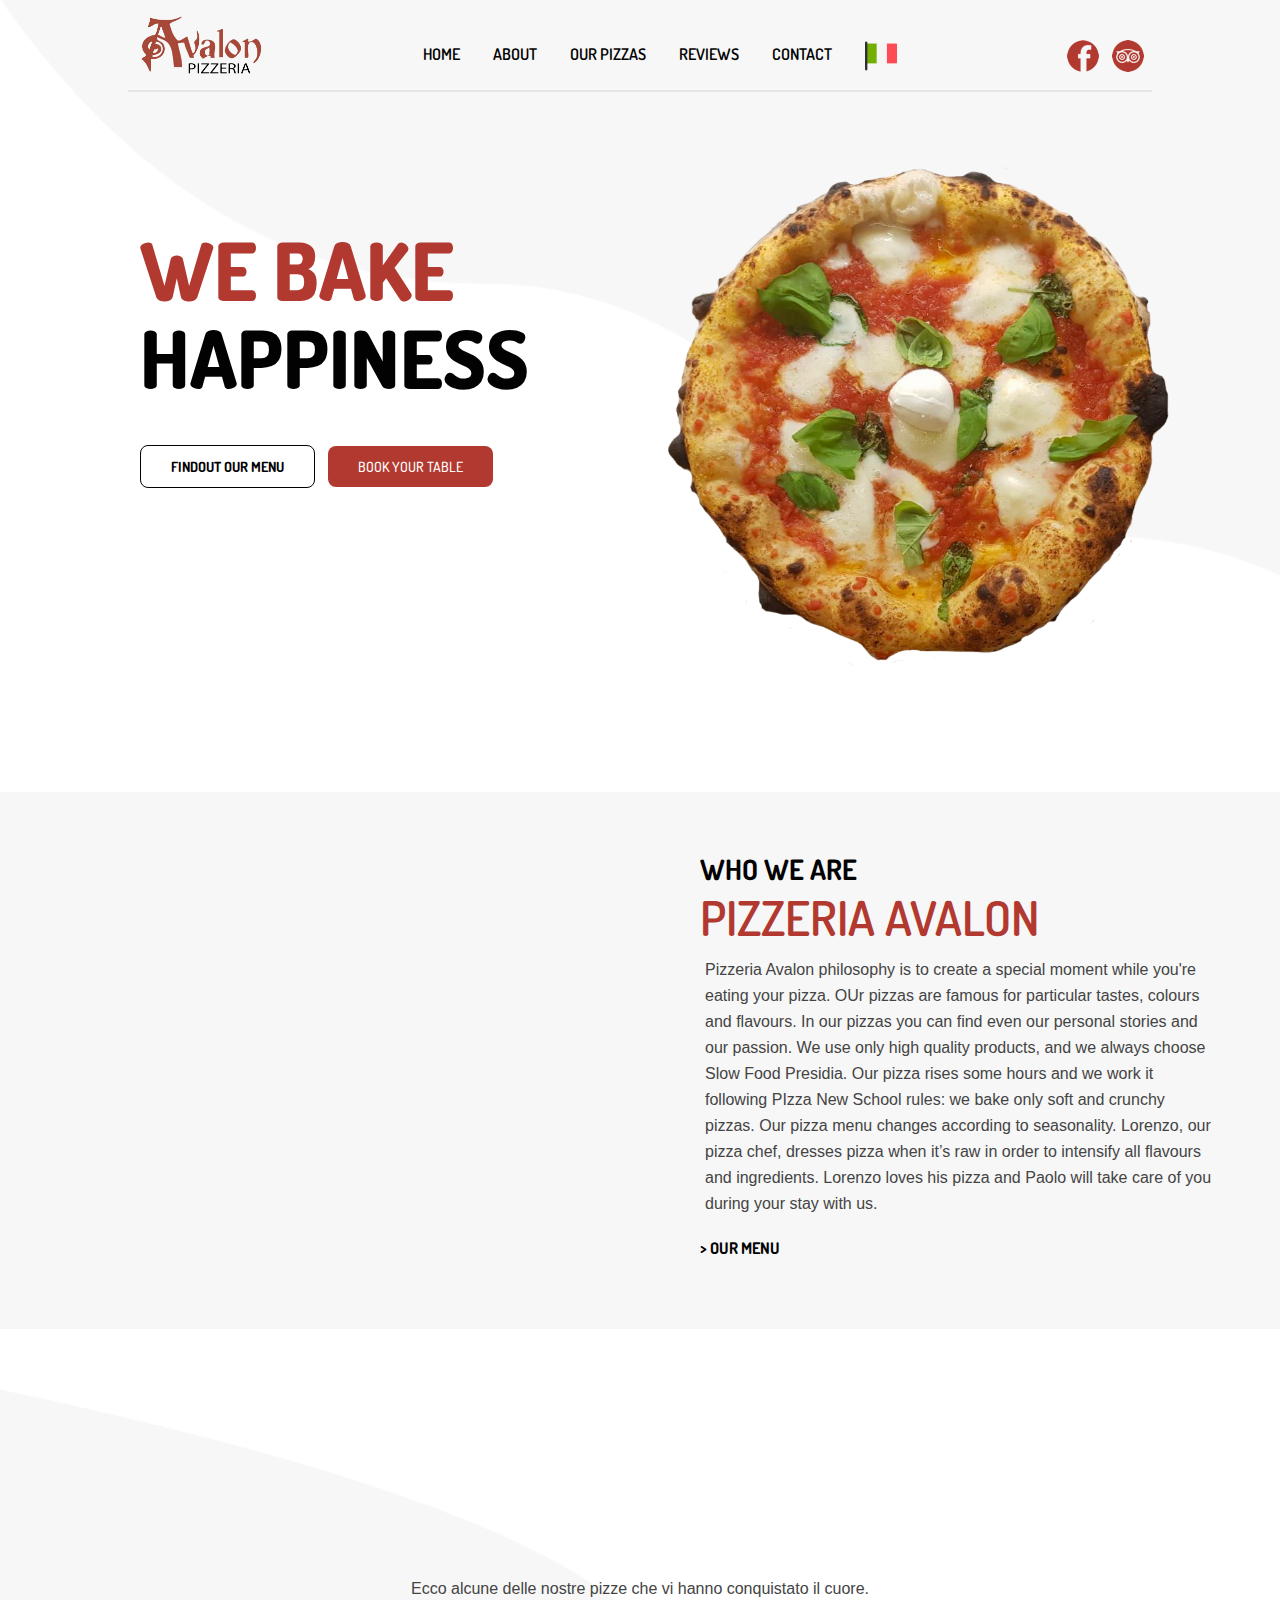
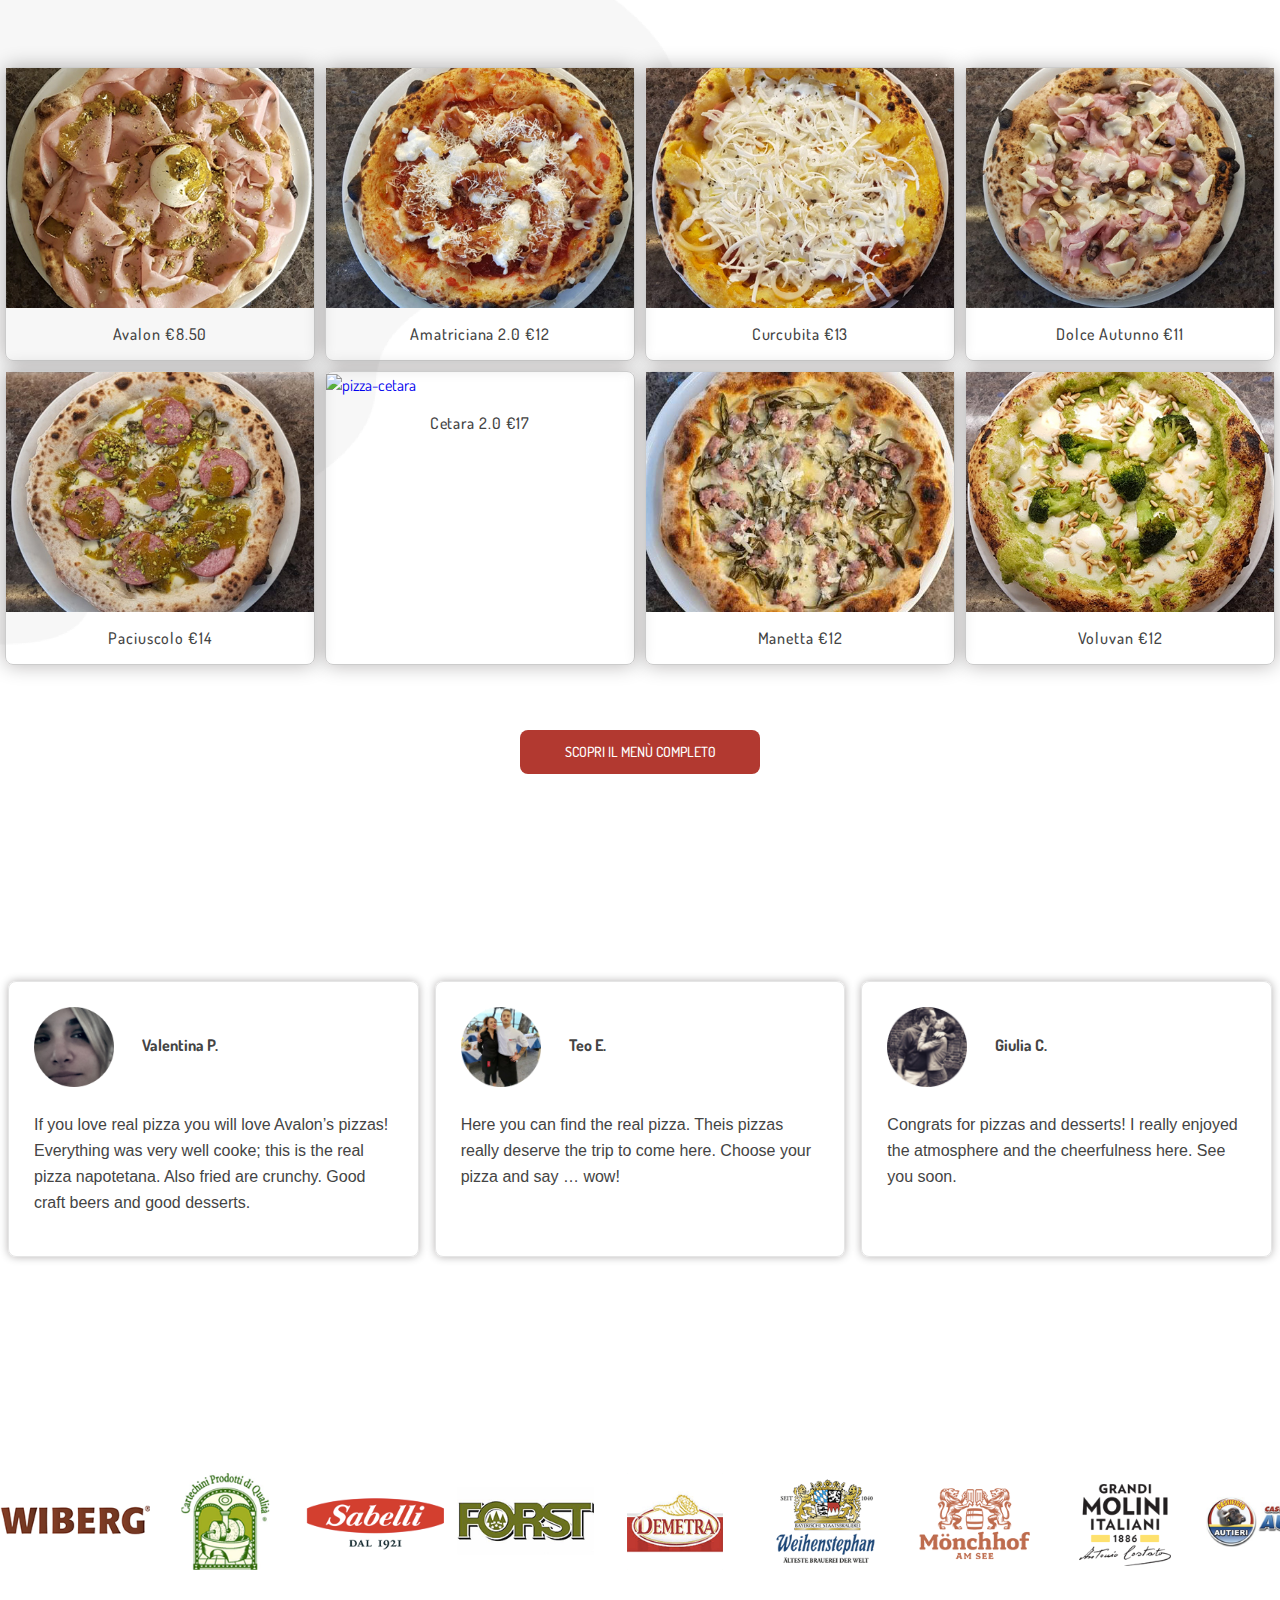
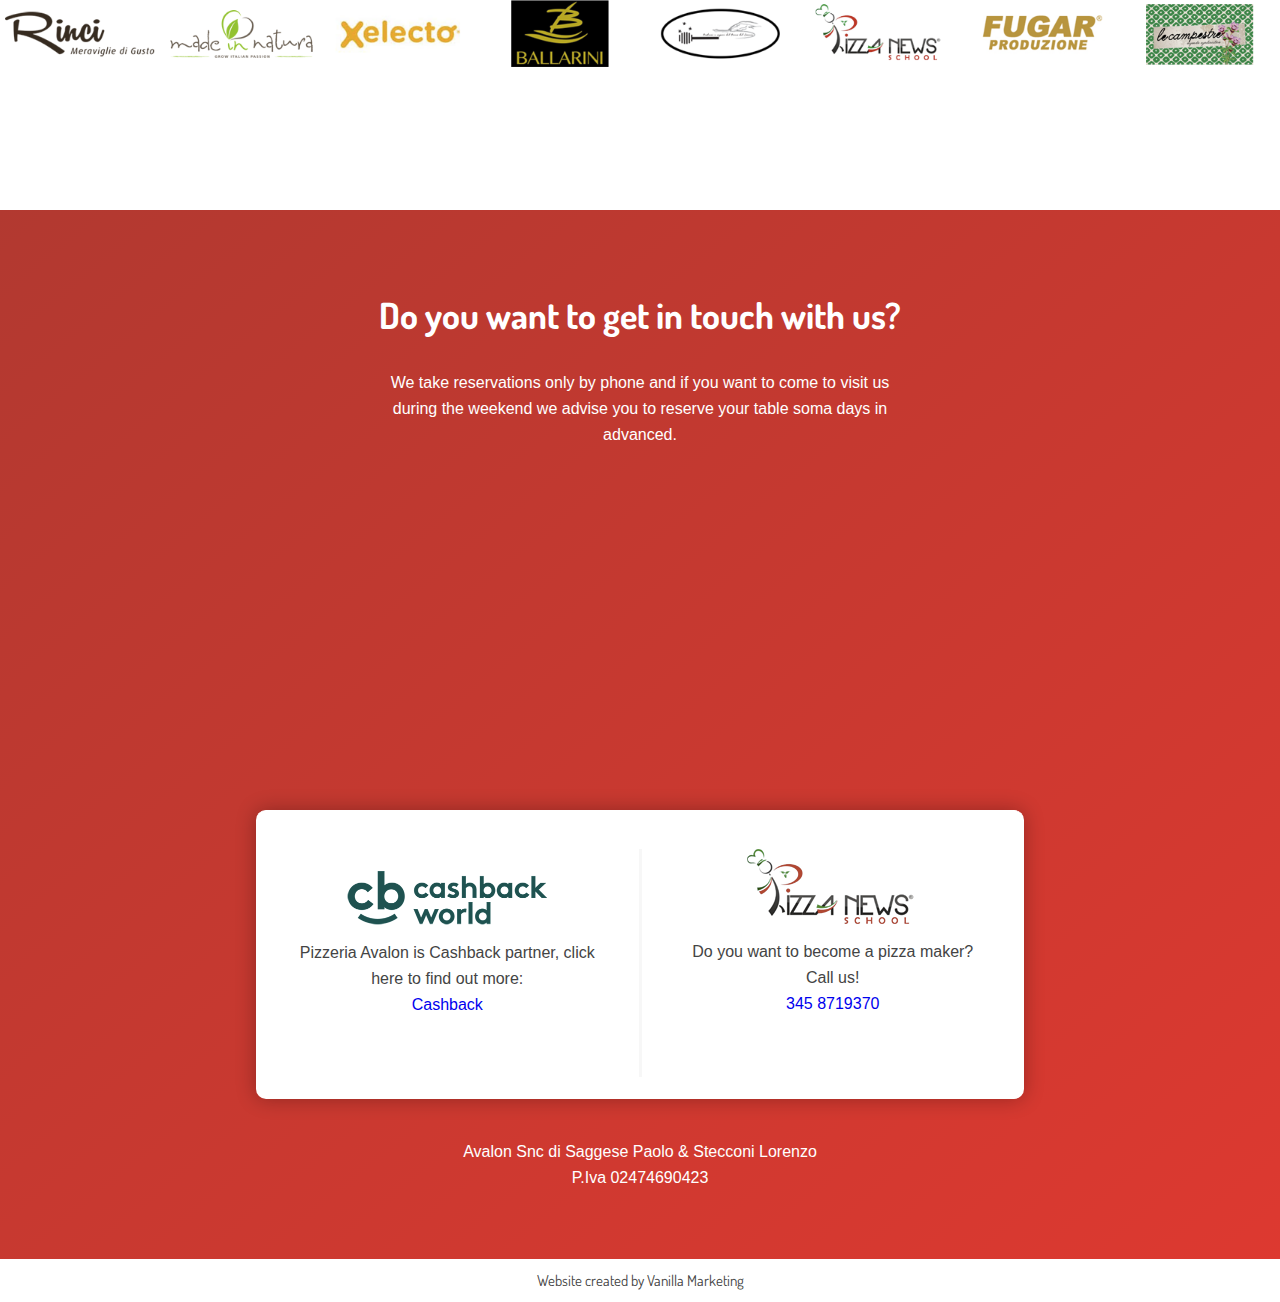
==== en/index.html @ 7f6d695c "picutres update" ====
<!doctype html>
<html class="no-js" lang="it">

<head>
  <meta charset="utf-8">
  <meta http-equiv="x-ua-compatible" content="ie=edge">
  <title>Pizzeria Avalon</title>
  <meta name="keywords" content="pizzeria ancona">
  <meta name="description" content="Sforniamo la felicità: vieni ad assaggiare le nostre pizze. Avalon è ad Ancona.">
  <meta name="viewport" content="width=device-width, initial-scale=1, shrink-to-fit=no">

  <link href="https://unpkg.com/aos@2.3.1/dist/aos.css" rel="stylesheet"> <!-- link to https://michalsnik.github.io/aos/ for title animations-->
  <link href="../css/lightbox.css" rel="stylesheet"> <!-- Css link to lightbox-->


  <link rel="manifest" href="site.webmanifest">
  <!-- Place favicon.ico in the root directory -->
  <link rel="icon" type="image/png" href="favicon.png">

  <link href="https://fonts.googleapis.com/css?family=Dosis:400,500,700,800" rel="stylesheet">
  <link rel="stylesheet" href="../css/normalize.css">
  <link rel="stylesheet" href="../css/main.css">

  <!-- Cookie banner https://cookieconsent.insites.com/download/ -->
  <link rel="stylesheet" type="text/css" href="//cdnjs.cloudflare.com/ajax/libs/cookieconsent2/3.1.0/cookieconsent.min.css" />
<script src="//cdnjs.cloudflare.com/ajax/libs/cookieconsent2/3.1.0/cookieconsent.min.js"></script>
<script>
window.addEventListener("load", function(){
window.cookieconsent.initialise({
  "palette": {
    "popup": {
      "background": "#edeff5",
      "text": "#838391"
    },
    "button": {
      "background": "#4b81e8"
    }
  },
  "content": {
    "message": "Questo sito utilizza cookies al fine di fornire all'utente la migliore esperienza possibile. Continuando si intendono accettati i cookies.",
    "dismiss": "Accetto",
    "link": "Policy",
    "href": "http://www.avalonpizzeria.it/policy"
  }
})});
</script>
  <!-- Cookie banner end-->
 
</head> 

<body> 
  
  <!-- HEADER -->
<section id="background-container"> <!-- used for image background header and hero section-->
  <section class="container">
      <header>
          <img id="mobile-menu" src="../img/mobile-menu.png" alt="mobile-menu"> <!-- Mobile menù icon -->
        <img id="logo" src="../img/logo-avalon.png" alt="logo-avalon">
        <nav>  
            <ul id="menu">
                <li><a class="link-menu" href="http://www.avalonpizzera.it">HOME</a></li>
                <li><a class="link-menu" href="#about">ABOUT</a></li>
                <li><a class="link-menu" href="#our-pizzas">OUR PIZZAS</a></li>
                <li><a class="link-menu" href="#reviews">REVIEWS</a></li>
                <li><a class="link-menu" href="#contact">CONTACT</a></li>
                <li><a href="/"><img class="flag" src="../img/italy-flag.png"></a></li>
              </ul>
        </nav>
        
        <div class="social-icons">
          <a href="https://www.facebook.com/AvalonAncona/" target="_blank"><img src="../img/facebook-icona.png" alt="facebook-icona"></a>
          <a href="https://www.tripadvisor.com/Restaurant_Review-g187795-d2281694-Reviews-Pizzeria_Avalon-Ancona_Province_of_Ancona_Marche.html" target="_blank"><img src="../img/tripadvisor-icona.png" alt="tripadvisor-icona"></a>
        </div>
      </header>
  </section>
  
  <!-- HERO -->
  <section id="hero" class="container">
    <div id="hero-title">
      <h1><span class="color-span">WE BAKE</span><br> HAPPINESS</h1>
      <a class="button" id="first-button" href="/menu-avalon.jpg" target="_blank">FINDOUT OUR MENU</a>
      <a class="button" id="second-button" href="#contatti">BOOK YOUR TABLE</a>
    </div>
    <div>
      <img src="../img/pizza-margherita-avalon.png" alt="pizza-margherita-avalon">
    </div>
  </section>
</section>

<!-- ABOUT -->
<section id="chi-siamo" class="container">
  <div id="chi-siamo-left" data-aos="fade-right">
    <img src="../img/avalon-pizzeria-staff.jpg" alt="staff-pizzeria">
  </div>
    <div id="chi-siamo-right-wrapper">
      <div id="chi-siamo-right">
         <h3 id="about">WHO WE ARE</h3>
          <h2 class="heading"> <span class="color-span">PIZZERIA AVALON</span></h2>
          <p>Pizzeria Avalon philosophy is to create a special moment while you're eating your pizza. OUr pizzas are famous for particular tastes, colours and flavours. In our pizzas you can find even our personal stories and our passion. 
            We use only high quality products, and we always choose Slow Food Presidia. 
            Our pizza rises some hours and we work it following PIzza New School rules: we bake only soft and crunchy pizzas.  
            Our pizza menu changes according to seasonality. 
            Lorenzo, our pizza chef, dresses pizza when it’s raw in order to intensify all flavours and ingredients. Lorenzo loves his pizza and Paolo will take care of you during your stay with us. 
            </p>
          <a href="../menu-avalon.jpg" target="_blank"><strong>> OUR MENU</strong></a>
      </div>
  </div>
</section>
<div class="clearfix"></div><!--to clear the float-->


<!-- OUR PIZZAS -->
<div id="le-nostre-pizze"></div>
<section id="gallery-container-section" class="container">
  <div id="gallery-title-section">
    <h2 class="heading" data-aos="fade-up">ALCUNE DELLE NOSTRE <span class="color-span">SUPER</span> PIZZE</h2>
    <p>Ecco alcune delle nostre pizze che vi hanno conquistato il cuore.</p>
  </div>


  <div class="gallery-container">  <!-- first 4 pictures-->
    <div class="gallery">
      <a href="../img/pizza-avalon-1.jpg" data-lightbox="roadtrip" data-title="Pizza Avalon"><img src="../img/pizza-avalon-1.jpg" alt="pizza-avalon" width="450" height="350"></a>
      <div class="desc">Avalon €8.50</div>
    </div>

     <!--AMATRICIANA-->
    <div class="gallery">
      <a href="../img/amatriciana.jpg" data-lightbox="roadtrip" data-title="Amatriciana 2.0"><img src="../img/amatriciana.jpg" alt="pizza-avalon" width="450" height="350"></a>
      <div class="desc">Amatriciana 2.0 €12</div>
    </div>
    
      <!--CURCUBITA-->
      <div class="gallery">
        <a href="../img/curcubita.jpg" data-lightbox="roadtrip" data-title="Curcubita"><img src="../img/curcubita.jpg" alt="pizza-avalon" width="450" height="350"></a>
      <div class="desc">Curcubita €13</div>
    </div>
     <!--DOLCE AUTUNNO-->
    <div class="gallery">
      <a href="../img/dolce-autunno.jpg" data-lightbox="roadtrip" data-title="Dolce Autunno"><img src="../img/dolce-autunno.jpg" alt="pizza-avalon" width="450" height="350"></a>
      <div class="desc">Dolce Autunno €11</div>
    </div>
  </div>

  <div class="gallery-container">  <!-- second 4 pictures-->
    <!--PACIUSCOLO-->
    <div class="gallery">
      <a href="../img/paciuscolo.jpg" data-lightbox="roadtrip" data-title="Paciuscolo"><img src="../img/paciuscolo.jpg" alt="paciucsolo" width="450" height="350"></a>
      <div class="desc">Paciuscolo €14</div>
    </div>
    
     <!-- CETARA 2.0 -->
     <div class="gallery">
      <a href="../img/cetara-2.0.jpg" data-lightbox="roadtrip" data-title="Cetara 2.0"><img src="../img/cetara-2.0.jpg" alt="pizza-cetara" width="450" height="350"></a>
      <div class="desc">Cetara 2.0 €17</div>
    </div>
    <!-- MANETTA -->
    <div class="gallery">
      <a href="../img/pizza-manetta.jpg" data-lightbox="roadtrip" data-title="Manetta"><img src="../img/pizza-manetta.jpg" alt="pizza-manetta" width="450" height="350"></a>
      <div class="desc">Manetta €12</div>
    </div>
    <!--VOLUVAN-->
    <div class="gallery">
      <a href="../img/voluvan.jpg" data-lightbox="roadtrip" data-title="Voluvan"><img src="../img/voluvan.jpg" alt="pizza-voluvan" width="450" height="350"></a>
      <div class="desc">Voluvan €12</div>
    </div>
  </div>
  <div id="gallery-button-container">
      <a class="button" href="/menu-avalon.jpg" target="_blank">SCOPRI IL MENÙ COMPLET0</a>
  </div>
</section>


<!-- RIVIEWS -->
<div id="dicono-di-noi"></div>
<div id="testimonial-title">
  <h2 data-aos="fade-up" id="reviews" class="heading">THEY<span class="color-span"> SAY</span> ABOUT US</h2>
</div>

<section id="testimonial-container" class="container">

  <div class="testimonial">
    <img src="../img/recensione-avalon-1.png" alt="recensione-avalon-1">
    <strong>Valentina P.</strong>
    <p>If you love real pizza you will love Avalon’s pizzas! Everything was very well cooke; this is the real pizza napotetana. Also fried are crunchy. Good craft beers and good desserts.
    </p>
  </div>

  <div class="testimonial">
      <img src="../img/recensione-avalon-2.png" alt="recensione-avalon-2">
      <strong>Teo E.</strong>
      <p>Here you can find the real pizza. Theis pizzas really deserve the trip to come here. Choose your pizza and say … wow!</p>
    </div>

    <div class="testimonial">
        <img src="../img/recensione-avalon-3.png" alt="recensione-avalon-3">
        <strong>Giulia C.</strong>
        <p>Congrats for pizzas and desserts! I really enjoyed the atmosphere and the cheerfulness here.
            See you soon.</p>
      </div>
</section>


<!-- COLLABORAZIONI -->
<div id="title-collaborazioni">
    <h2 data-aos="fade-up" class="heading">OUR <span class="color-span">PARTNER</span></h2>
</div>
<section class="collaborazioni-container-1">
  <div class="collaborazione-logo">
      <img src="../img/wiberg-logo.png" alt="wilberg-logo">
  </div>
  <div class="collaborazione-logo">
    <img src="../img/caratechini.png" alt="caratechini-logo">
</div>
 
  <div class="collaborazione-logo">
      <img src="../img/sabelli-logo.png" alt="sabelli-logo">
  </div>
  <div class="collaborazione-logo">
      <img src="../img/logo-forst.png" alt="forst-logo">
  </div>
  <div class="collaborazione-logo">
      <img src="../img/demetra-logo.png" alt="demetra-logo">
  </div>
  <div class="collaborazione-logo">
      <img src="../img/weihenstephan-logo.png" alt="weihenstephan-logo">
  </div>
  <div class="collaborazione-logo">
      <img src="../img/monchof-logo.png" alt="monchhof-logo">
  </div>
  <div class="collaborazione-logo">
    <img src="../img/grandi-molini-italiani-logo.png" alt="grandi-molini-italiani-logo">
</div>
<div class="collaborazione-logo">
  <img src="../img/caseificio-autieri-logo.png" alt="caseificio-autieri-logo">
</div>

</section>  

<section class="collaborazioni-container-2 container">
    <div class="collaborazione-logo">
        <img src="../img/rinci-logo.png" alt="rinci-logo">
    </div>
    <div class="collaborazione-logo">
      <img src="../img/made-in-natura.png" alt="made-in-natura">
  </div>
    <div class="collaborazione-logo">
        <img src="../img/xelecto-logo.png" alt="xelecto-logo">
    </div>
    <div class="collaborazione-logo">
        <img src="../img/ballarini-logo.png" alt="ballarini-logo">
    </div>
    <div class="collaborazione-logo">
        <img src="../img/logo-d'alessio.png" alt="logo-d'alessio">
    </div>
    <div class="collaborazione-logo">
        <img src="../img/pizza-new-school.png" alt="pizza-new-school-logo">
    </div>
    <div class="collaborazione-logo">
        <img src="../img/fugar-logo.png" alt="fugar-logo">
    </div>
  <div class="collaborazione-logo">
    <img src="../img/le-campestre.png" alt="le-campestre-logo">
</div>
</section>


<!-- CONTACT -->
<div id="contatti"></div>
<section id="contatti-container" class="container">
  <div id="contatti-title">
    <h2 id="contact">Do you want to get in touch with us?
    </h2>
    <p>We take reservations only by phone and if you want to come to visit us during the weekend we advise you to reserve your table soma days in advanced.</p>
  </div>

  <div data-aos="fade-left" id="contatti-info">
      <div class="contatti">
          <img class="icone-contatti" src="../img/icona-telefono.png" alt="icona-telefono">
          <h3>TO BOOK</h3>
          <a href="tel:071.2900672" id="numero-telefono">071.2900672</a>
          <a href="tel:+39345.8719370">345.8719370</a>
        </div>
      <div class="contatti">
          <img class="icone-contatti" src="../img/orologio-icona.png" alt="icona-orologio">
          <h3>OPENING HOURS</h3>
          <p>We are open tuesday-sunday:<br/> 19.30-23.00</p>
        </div>
        <div class="contatti">
            <img class="icone-contatti" src="../img/placeholder.png" alt="placeholder">
          <h3>WHERE WE ARE</h3>
            <p>Via Sacco e Vanzetti, 13, 60131 Ancona</p>
        </div>
        <div class="contatti">
          <img class="icone-contatti" src="../img/like.png" alt="like">
          <h3>FOLLOW US</h3>
          <div id="social-footer">
          <a href="https://www.facebook.com/AvalonAncona/" target="_blank"><img src="../img/facebook-icona-bianca.png" alt="facebook-icona"></a>
          <a href="https://www.tripadvisor.com/Restaurant_Review-g187795-d2281694-Reviews-Pizzeria_Avalon-Ancona_Province_of_Ancona_Marche.html" target="_blank"><img src="../img/tripadvisor-icona-bianca.png" alt="tripadvisor-icona"></a>
        </div>
        </div>
  </div>
  <div id="cashback-pizza-new-school">
    <div>
        <img src="../img/cashback-logo.png" alt="cashback-logo">
        <p>Pizzeria Avalon is Cashback partner, click here to find out more: <br><a href="https://www.lyoness.com/it">Cashback</a></p>
    </div>
    <div id="corsi-pizza-footer">
        <img src="../img/pizza-new-school-footer.png" alt="pizza-new-school-logo">
        <p>Do you want to become a pizza maker? <br> Call us! <br><a href="tel:+39345.8719370">345 8719370</a></p>
    </div>
  </div>
  
  <div id="p-iva">
    <p>Avalon Snc di Saggese Paolo & Stecconi Lorenzo<br>
      P.Iva 02474690423</p>
  </div>
</section>



<!-- SUBFOOTER -->

<section class="container" id="subfooter">
    <a href="https://www.vanillamarketing.it/">Website created by Vanilla Marketing</a>
 
</section>




  <script src="../js/vendor/modernizr-3.6.0.min.js"></script>
  <script src="https://code.jquery.com/jquery-3.3.1.min.js" integrity="sha256-FgpCb/KJQlLNfOu91ta32o/NMZxltwRo8QtmkMRdAu8=" crossorigin="anonymous"></script>
  <script>window.jQuery || document.write('<script src="js/vendor/jquery-3.3.1.min.js"><\/script>')</script>
  <script src="../js/plugins.js"></script>
  <script src="../js/main.js"></script>
  <script src="https://unpkg.com/aos@2.3.1/dist/aos.js"></script> <!-- link for title animations: https://michalsnik.github.io/aos/-->
  <script src="../js/lightbox.js"></script> <!-- link to lightbox -->

  <!-- Google Analytics: change UA-XXXXX-Y to be your site's ID. -->
  <script>
    window.ga = function () { ga.q.push(arguments) }; ga.q = []; ga.l = +new Date;
    ga('create', 'UA-135116756-1', 'auto'); ga('send', 'pageview')
  </script>
  <script src="https://www.google-analytics.com/analytics.js" async defer></script>
</body>

</html>
---- css/main.css ----
/*! HTML5 Boilerplate v6.1.0 | MIT License | https://html5boilerplate.com/ */

/*
 * What follows is the result of much research on cross-browser styling.
 * Credit left inline and big thanks to Nicolas Gallagher, Jonathan Neal,
 * Kroc Camen, and the H5BP dev community and team.
 */

/* ==========================================================================
   Base styles: opinionated defaults
   ========================================================================== */

html, body {
    overflow-x: hidden;
    overscroll-behavior: none;
    color: #444;
    scroll-behavior: smooth;
    font-size: 16px;
    line-height: 1.4;
    font-family: 'Dosis', sans-serif;
}

h1, h2, h3, h4 {
    color: #020202;
}

.clearfix {
    clear: both;
}

p {
    font-family: 'Open Sans', sans-serif;
    font-size: 1rem !important;
    line-height: 26px;
    margin: 0 5px;
}

.my-container {
    width: 100%;
    margin: 0 auto;
}

.heading {
    font-size: 48px;
    font-weight: 800;
    line-height: 1.2;
    margin-bottom: 10px;
    font-weight: 600;
}

.color-span {
    color: #b23930;
}

.button {
    border-radius: 8px;
    padding: 12px 30px;
    font-size: 14px;
    font-weight: 500;
    margin: 10px auto;
    display: block;
    width: 120px;
}

ul {
    list-style: none;
}

a {
    text-decoration: none !important;
}

.hideme {
    opacity: 0.3;
    /* test */
}

/* ==========================================================================
   HEADER - MOBILE FIRST 
   ========================================================================== */

#menu, header .social-icons {
    display: none;
}

#logo {
    height: 70px;
    margin: 10px 0;
}

#mobile-menu {
    width: 40px;
    position: absolute;
    right: 40px;
    top: 25px;
}

#menu li {
    padding: 10px 0;
    font-weight: 500;
    border-top: 1px solid #e5e5e5;
    position: relative;
    right: 25px;
}

#menu li a {
    color: #020202 !important;
}

header {
    border-bottom: 2px solid #e5e5e5;
}

/* ----------- HEADER DESKTOP  ----------- */

@media only screen and (min-width: 1110px) {
    #mobile-menu {
        display: none
    }
    #menu {
        display: block;
        margin-top: 40px;
    }
    #menu li {
        display: inline-block;
        border-top: none;
        padding: 0 15px;
        font-weight: 600;
    }
    #menu .link-menu:hover {
        padding-bottom: 5px;
        border-bottom: 2px solid #b2392f;
    }
    header {
        height: 90px;
        width: 80%;
        text-align: center;
        display: grid;
        grid-template-columns: 1fr 8fr 1fr;
        margin: 0 auto;
    }
    header .social-icons {
        display: inline-block;
        margin-top: 40px;
        margin-right: -5px;
    }
    header .social-icons img {
        margin: 0 5px;
    }
}

/* ==========================================================================
   HERO - MOBILE FIRST 
   ========================================================================== */

#background-container {
    background: url('../img/background-hero-mobile.png');
    /* Full height */
    height: 100%;
    /* Center and scale the image nicely */
    background-position: top;
    background-repeat: no-repeat;
    background-size: cover;
    text-align: center;
    width: 100%;
}

h1 {
    color: #020202;
    font-weight: 900;
    font-size: 3em;
}

#first-button {
    color: #020202;
    border: 1px solid #020202;
    font-weight: 700;
}

#first-button:hover {
    color: #777;
    border: 1px solid #777;
}

#second-button {
    background-color: #b23930;
    color: white !important;
}

#second-button:hover {
    background-color: #dd3930;
}

#hero {
    padding: 80px 0;
}

#hero img {
    display: block;
    margin: 0 auto;
    width: 100%;
    margin-top: 60px;
}

.divider {
    border-bottom: 2px solid #e5e5e5;
}

/* ----------- HERO Desktop  ----------- */

@media only screen and (min-width: 1110px) {
    #hero {
        min-height: 500px;
    }
    #hero-title {
        text-align: left;
        margin-left: 140px;
        margin-top: 40px;
    }
    h1 {
        font-size: 5em;
        line-height: 1.1;
    }
    #hero-title a {
        display: inline;
        margin-right: 10px;
    }
    #hero img {
        width: 60%;
        margin-top: -320px;
        margin-right: -10px;
    }
    #background-container {
        background: url('../img/background-avalon.png');
        background-repeat: no-repeat;
        background-size: cover;
    }
    .divider {
        border-bottom: 2px solid #e5e5e5;
        width: 80%;
        margin: 0 auto;
    }
}

/* ==========================================================================
   CHI SIAMO - MOBILE FIRST 
   ========================================================================== */

#chi-siamo {
    margin-top: 40px;
    background-color: #f7f7f7;
    border: 8px;
    display: block;
}

#chi-siamo img {
    width: 100%;
}

#chi-siamo h3 {
    font-size: 28px;
    position: relative;
    top: 40px;
    display: block;
}

#chi-siamo p {
    margin-bottom: 20px;
}

#chi-siamo a {
    color: #020202;
    padding-bottom: 60px;
    display: block;
}

#chi-siamo-right {
    margin: 10px 8px;
}

#video {
    width: 100%;
    height: 500px
}

/* ----------- CHI SIAMO Desktop  ----------- */

@media only screen and (min-width: 1210px) {
    #chi-siamo {
        display: grid;
        grid-template-columns: 1fr 1fr;
    }
    #chi-siamo-left img {
        width: 100%;
    }
    #chi-siamo-right {
        margin: 20px 60px 0;
    }
    #chi-siamo-right-wrapper {
        position: relative;
        bottom: 10px;
    }
    #video {
        height: 100%
    }
}

/* ==========================================================================
   GALLERY - MOBILE FIRST 
   ========================================================================== */

#gallery-title-section {
    text-align: center;
    padding-top: 80px;
    margin-bottom: 60px;
    margin-top: 60px;
}

div.gallery {
    margin: 5px;
    border: 1px solid #ccc;
    border-radius: 8px;
    box-shadow: 0px 0px 20px 0px rgba(12, 5, 5, 0.3);
}

div.gallery:hover {
    border: 1px solid #e5e5e5;
}

div.gallery img {
    width: 100%;
    height: auto;
}

div.desc {
    padding: 15px;
    text-align: center;
}

.desc {
    font-weight: 500;
    letter-spacing: 0.9px;
}

#gallery-button-container {
    text-align: center;
    margin-top: 60px;
}

#gallery-button-container a {
    width: 180px;
    background-color: #b23930;
    color: white;
}

#gallery-button-container a:hover {
    background-color: #dd3930;
}

/* ----------- GALLERY Desktop  ----------- */

@media only screen and (min-width: 1110px) {
    #gallery-container-section {
        background: url('../img/test-3.png');
        background-repeat: no-repeat;
    }
    .gallery-container {
        display: grid;
        grid-template-columns: 1fr 1fr 1fr 1fr;
    }
    #gallery-title-section h2 {
        margin-bottom: 0;
    }
    #gallery-title-section p {
        width: 50%;
        margin: 0 auto;
        padding-top: 10px;
    }
}

/* ==========================================================================
   TESTIMONIALS - MOBILE FIRST 
   ========================================================================== */

#testimonial-container {
    margin-bottom: 120px;
}

#testimonial-title {
    margin-top: 120px;
    text-align: center;
}

.testimonial {
    border: 1px solid #e5e5e5;
    margin: 20px 8px;
    border-radius: 8px;
    box-shadow: 0px 0px 8px 0px rgba(12, 5, 5, 0.3);
}

.testimonial:hover {
    box-shadow: 0px 0px 20px 0px rgba(12, 5, 5, 0.3);
}

.testimonial p {
    margin: 0 25px;
    padding-bottom: 40px;
}

.testimonial img {
    width: 80px;
    margin: 25px;
}

/* ----------- GALLERY Desktop  ----------- */

@media only screen and (min-width: 940px) {
    #testimonial-title {
        margin-left: 10px;
    }
    #testimonial-container {
        display: grid;
        grid-template-columns: 1fr 1fr 1fr;
    }
}

/* ==========================================================================
   COLLABORAZIONI - MOBILE FIRST 
   ========================================================================== */

.collaborazione-logo img {
    width: 200px;
    margin: 0 auto;
    display: block;
}

#title-collaborazioni {
    text-align: center;
}

/* ----------- GALLERY Desktop  ----------- */

@media only screen and (min-width: 1110px) {
    .collaborazioni-container-1 {
        display: flex;
    }
    .collaborazioni-container-2 {
        display: flex;
    }
    .collaborazione-logo {
        margin: 0 auto;
    }
    .collaborazione-logo img {
        width: 150px;
    }
}

/* ==========================================================================
   CONTATTI - MOBILE FIRST 
   ========================================================================== */

#contatti-container {
    background-image: linear-gradient(to bottom right, #b23930, #dd3930);
    text-align: center;
    color: white;
    margin-top: 120px;
}

#contatti-title {
    margin: 0 5px;
    padding-bottom: 20px;
}

#contatti-title p {
    margin-top: 10px;
}

#contatti-container h2 {
    color: white;
    padding-top: 80px;
    font-size: 26px;
}

#contatti-container h3 {
    color: white;
    margin-top: 20px;
}

.icone-contatti {
    width: 50px;
    margin-top: 60px;
}

.contatti p {
    width: 80%;
    display: block;
    margin: 0 auto;
}

#contatti-info {
    padding-bottom: 60px
}

#contatti-info a {
    color: white;
    display: block;
    padding: 10px;
    font-size: 15px;
    font-family: 'Open Sans', sans-serif;
}

.contatti img {
    display: inline-block !important;
}

#social-footer a {
    display: inline-block !important;
}

#p-iva {
    height: 120px;
    padding-top: 40px;
}

#cashback-pizza-new-school {
    border-top: 1px solid white;
    width: 90%;
    margin: 0 auto;
    padding-top: 60px;
    background-color: white;
    color: #444 !important;
    border-radius: 10px;
    box-shadow: 0px 0px 20px 0px rgba(12, 5, 5, 0.3);
}

#cashback-pizza-new-school a {
    text-decoration: underline;
}

#cashback-pizza-new-school img {
    width: 200px;
    padding-bottom: 5px;
}

#cashback-pizza-new-school div {
    padding-bottom: 60px;
}

#corsi-pizza-footer {
    border-top: 3px solid #f7f7f7;
    padding-top: 40px;
}

/* ----------- CONTATTI Desktop  ----------- */

@media only screen and (min-width: 1100px) {
    #contatti-info {
        display: grid;
        grid-template-columns: 1fr 1fr 1fr 1fr;
        padding-bottom: 80px;
    }
    #contatti-container h2 {
        font-size: 36px;
    }
    #contatti-title p {
        width: 40%;
        margin: 10px auto;
    }
    #contatti-container h3 {
        font-size: 20px;
    }
    #contatti-info p {
        margin-top: 18px;
        width: 70%
    }
    #contatti-info a {
        padding: 8px;
    }
    #numero-telefono {
        margin-top: 10px;
        /* per allineare il testo del footer */
    }
    #cashback-pizza-new-school {
        display: flex;
        justify-content: space-around;
        width: 60%;
    }
    #cashback-pizza-new-school div {
        width: 50%
    }
    #cashback-pizza-new-school p {
        width: 80%;
        margin: 0 auto;
        padding-top: 10px
    }
    #corsi-pizza-footer {
        position: relative;
        bottom: 22px;
        border-left: 3px solid #f7f7f7;
        padding-top: 0;
        border-top: none;
    }
}

/* ==========================================================================
   SUB FOOTER - MOBILE FIRST 
   ========================================================================== */

#subfooter {
    text-align: center;
    padding: 10px;
}

#subfooter a {
    font-size: 15px;
    font-family: 'Dosis', sans-serif;
    color: #444
}

#subfooter a:hover {
    border-bottom: 1px solid #b23930;
}

/*
 * Remove text-shadow in selection highlight:
 * https://twitter.com/miketaylr/status/12228805301
 *
 * Vendor-prefixed and regular ::selection selectors cannot be combined:
 * https://stackoverflow.com/a/16982510/7133471
 *
 * Customize the background color to match your design.
 */

::-moz-selection {
    background: #b3d4fc;
    text-shadow: none;
}

::selection {
    background: #b3d4fc;
    text-shadow: none;
}

/*
 * A better looking default horizontal rule
 */

hr {
    display: block;
    height: 1px;
    border: 0;
    border-top: 1px solid #ccc;
    margin: 1em 0;
    padding: 0;
}

/*
 * Remove the gap between audio, canvas, iframes,
 * images, videos and the bottom of their containers:
 * https://github.com/h5bp/html5-boilerplate/issues/440
 */

audio, canvas, iframe, img, svg, video {
    vertical-align: middle;
}

/*
 * Remove default fieldset styles.
 */

fieldset {
    border: 0;
    margin: 0;
    padding: 0;
}

/*
 * Allow only vertical resizing of textareas.
 */

textarea {
    resize: vertical;
}

/* ==========================================================================
   Browser Upgrade Prompt
   ========================================================================== */

.browserupgrade {
    margin: 0.2em 0;
    background: #ccc;
    color: #000;
    padding: 0.2em 0;
}

/* ==========================================================================
   Author's custom styles
   ========================================================================== */

/* ==========================================================================
   Helper classes
   ========================================================================== */

/*
 * Hide visually and from screen readers
 */

.hidden {
    display: none !important;
}

/*
 * Hide only visually, but have it available for screen readers:
 * https://snook.ca/archives/html_and_css/hiding-content-for-accessibility
 *
 * 1. For long content, line feeds are not interpreted as spaces and small width
 *    causes content to wrap 1 word per line:
 *    https://medium.com/@jessebeach/beware-smushed-off-screen-accessible-text-5952a4c2cbfe
 */

.visuallyhidden {
    border: 0;
    clip: rect(0 0 0 0);
    height: 1px;
    margin: -1px;
    overflow: hidden;
    padding: 0;
    position: absolute;
    width: 1px;
    white-space: nowrap;
    /* 1 */
}

/*
 * Extends the .visuallyhidden class to allow the element
 * to be focusable when navigated to via the keyboard:
 * https://www.drupal.org/node/897638
 */

.visuallyhidden.focusable:active, .visuallyhidden.focusable:focus {
    clip: auto;
    height: auto;
    margin: 0;
    overflow: visible;
    position: static;
    width: auto;
    white-space: inherit;
}

/*
 * Hide visually and from screen readers, but maintain layout
 */

.invisible {
    visibility: hidden;
}

/*
 * Clearfix: contain floats
 *
 * For modern browsers
 * 1. The space content is one way to avoid an Opera bug when the
 *    `contenteditable` attribute is included anywhere else in the document.
 *    Otherwise it causes space to appear at the top and bottom of elements
 *    that receive the `clearfix` class.
 * 2. The use of `table` rather than `block` is only necessary if using
 *    `:before` to contain the top-margins of child elements.
 */

.clearfix:before, .clearfix:after {
    content: " ";
    /* 1 */
    display: table;
    /* 2 */
}

.clearfix:after {
    clear: both;
}

/* ==========================================================================
   EXAMPLE Media Queries for Responsive Design.
   These examples override the primary ('mobile first') styles.
   Modify as content requires.
   ========================================================================== */

@media only screen and (min-width: 35em) {
    /* Style adjustments for viewports that meet the condition */
}

@media print, (-webkit-min-device-pixel-ratio: 1.25), (min-resolution: 1.25dppx), (min-resolution: 120dpi) {
    /* Style adjustments for high resolution devices */
}

/* ==========================================================================
   Print styles.
   Inlined to avoid the additional HTTP request:
   https://www.phpied.com/delay-loading-your-print-css/
   ========================================================================== */

@media print {
    *, *:before, *:after {
        background: transparent !important;
        color: #000 !important;
        /* Black prints faster */
        -webkit-box-shadow: none !important;
        box-shadow: none !important;
        text-shadow: none !important;
    }
    a, a:visited {
        text-decoration: underline;
    }
    a[href]:after {
        content: " (" attr(href) ")";
    }
    abbr[title]:after {
        content: " (" attr(title) ")";
    }
    /*
     * Don't show links that are fragment identifiers,
     * or use the `javascript:` pseudo protocol
     */
    a[href^="#"]:after, a[href^="javascript:"]:after {
        content: "";
    }
    pre {
        white-space: pre-wrap !important;
    }
    pre, blockquote {
        border: 1px solid #999;
        page-break-inside: avoid;
    }
    /*
     * Printing Tables:
     * http://css-discuss.incutio.com/wiki/Printing_Tables
     */
    thead {
        display: table-header-group;
    }
    tr, img {
        page-break-inside: avoid;
    }
    p, h2, h3 {
        orphans: 3;
        widows: 3;
    }
    h2, h3 {
        page-break-after: avoid;
    }
}
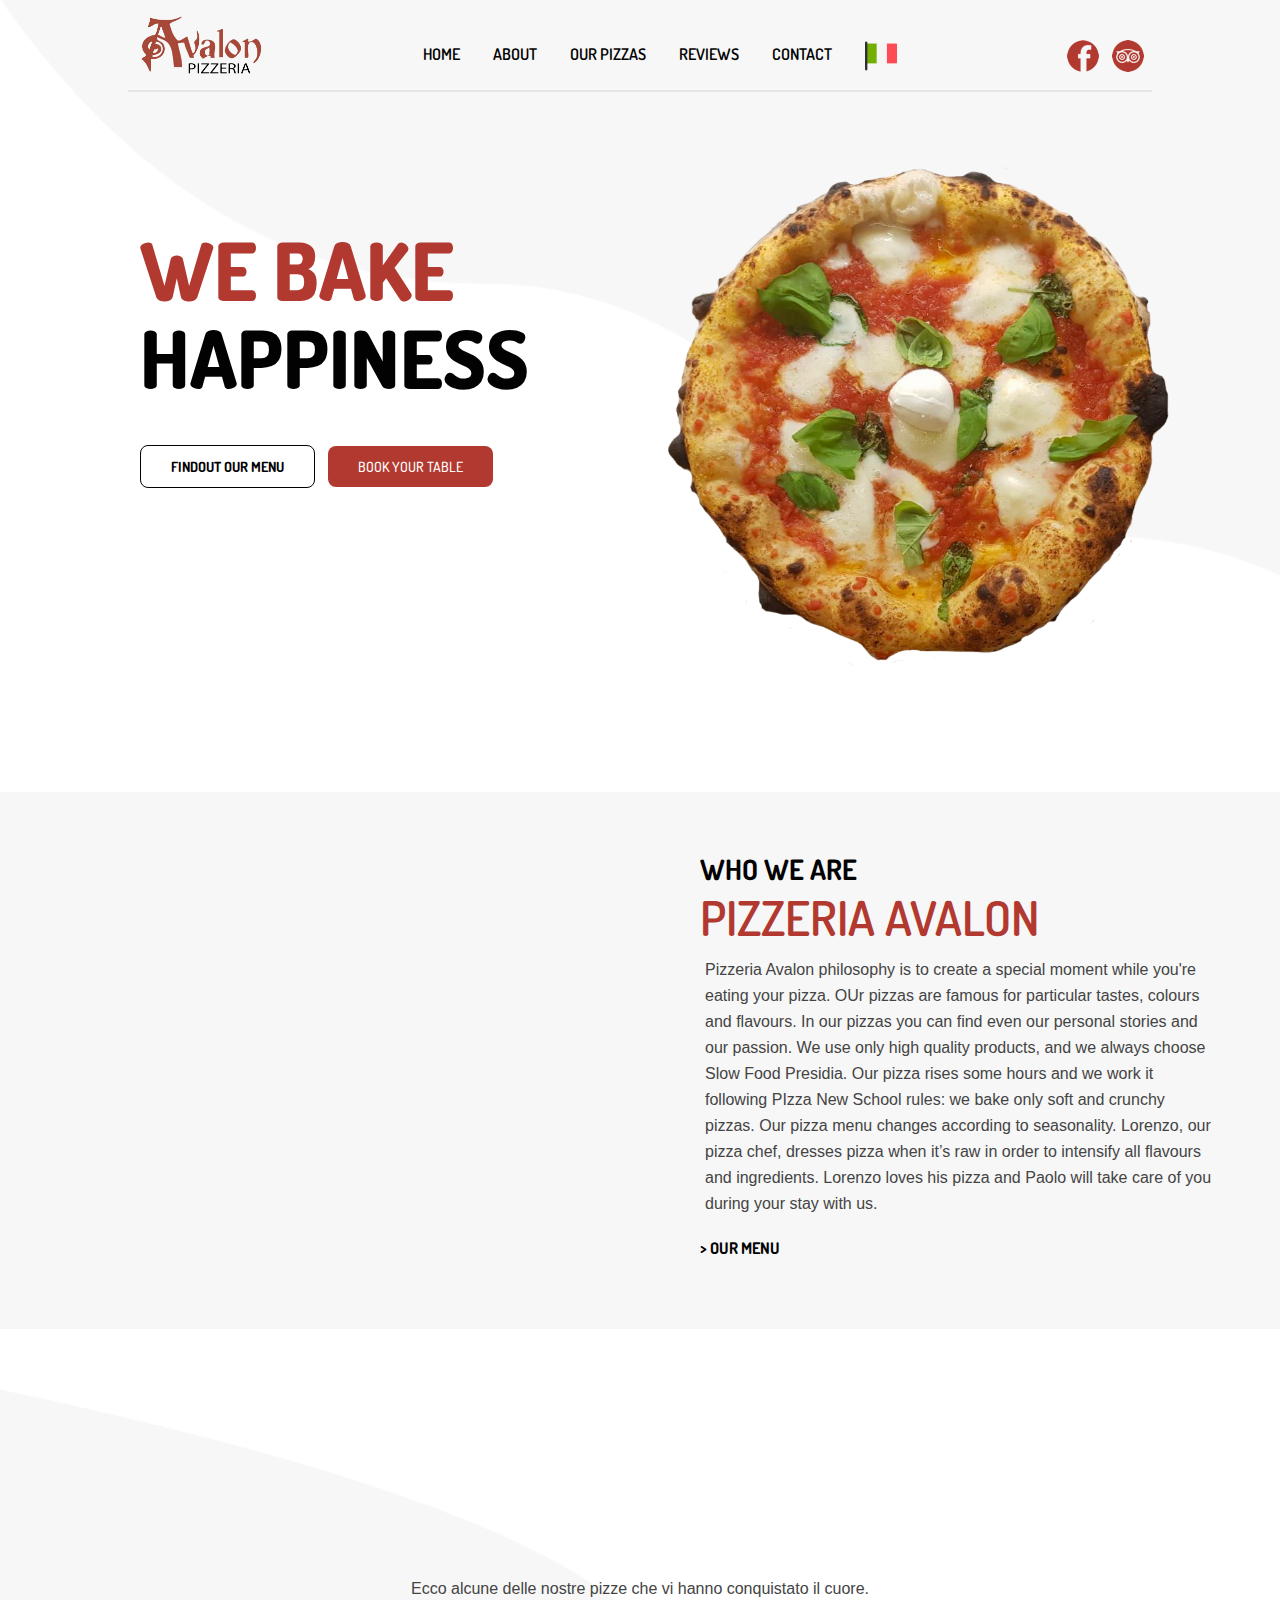
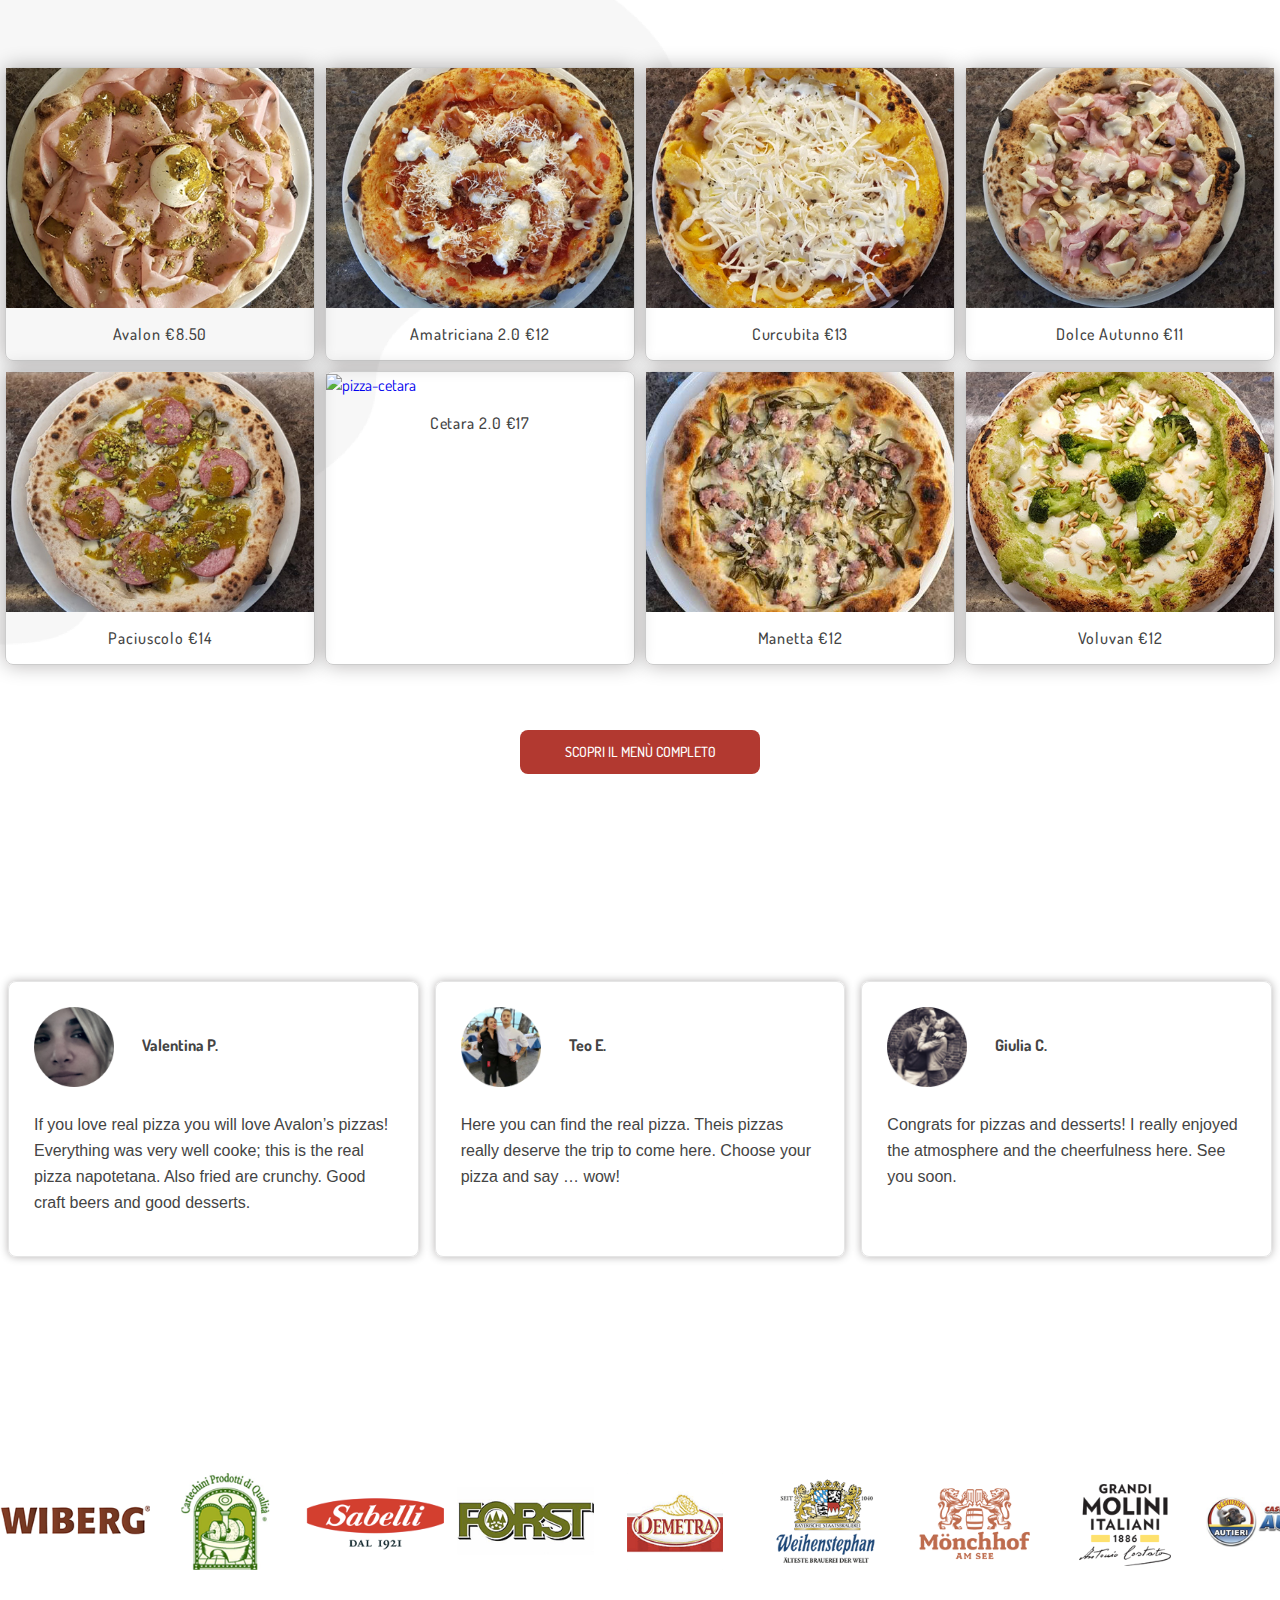
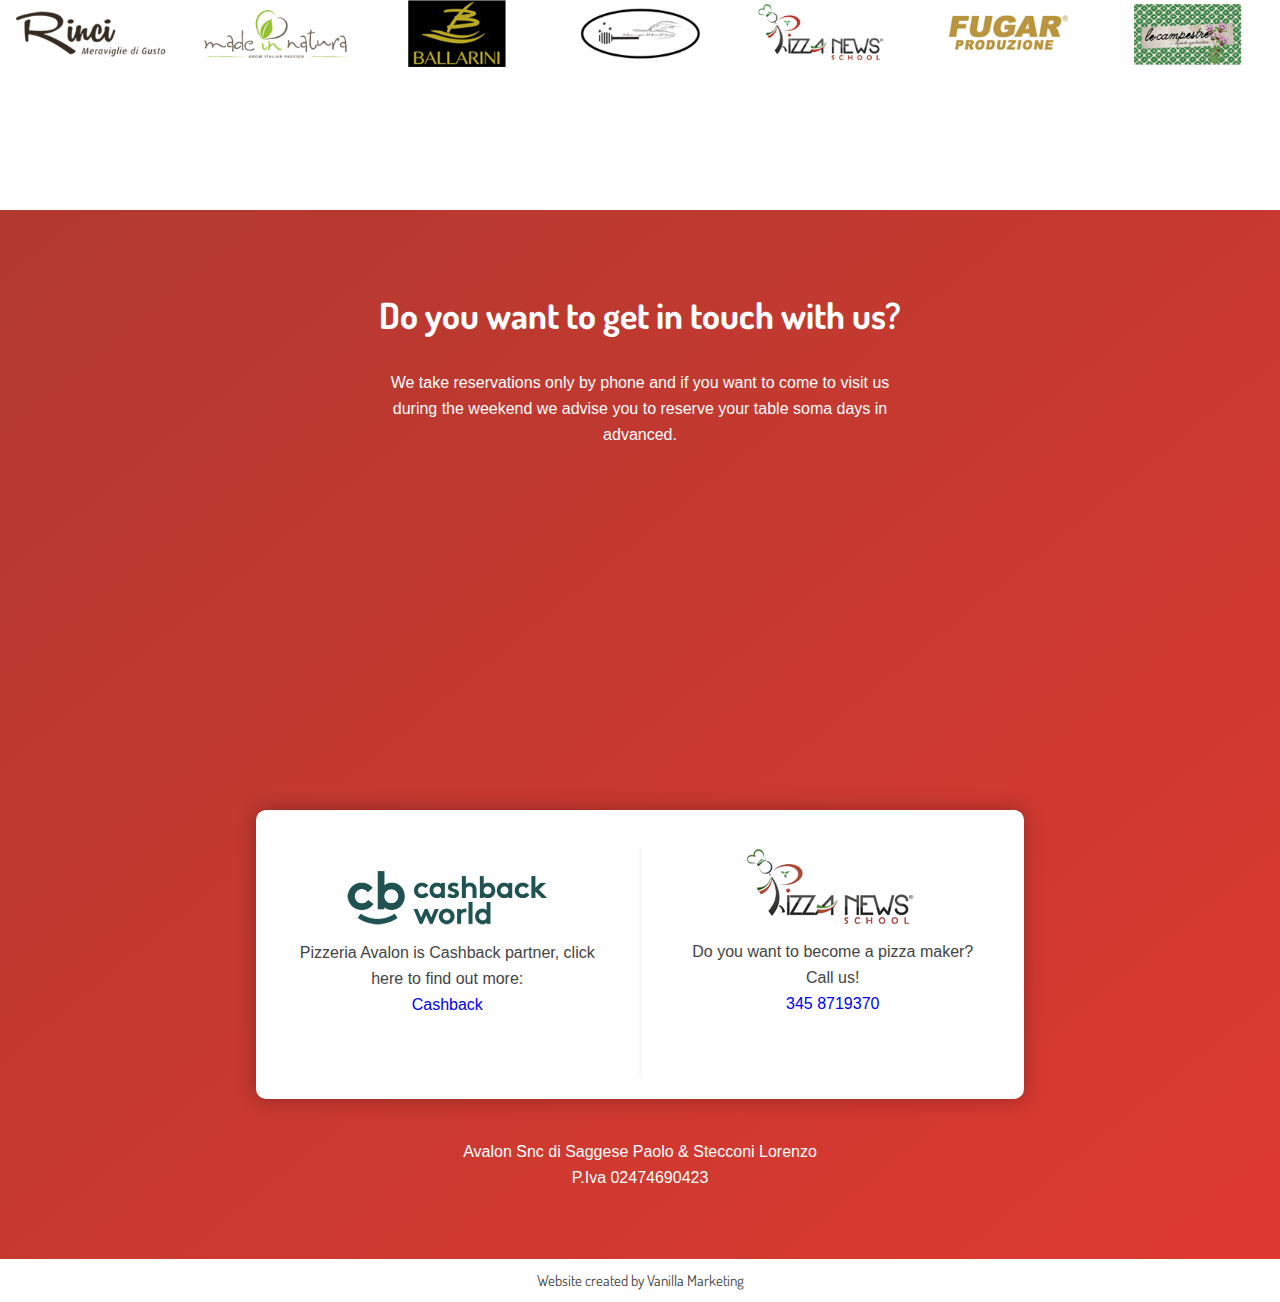
==== commit 22645c81: "updates" ====
--- a/en/index.html
+++ b/en/index.html
@@ -245,9 +245,6 @@
       <img src="../img/made-in-natura.png" alt="made-in-natura">
   </div>
     <div class="collaborazione-logo">
-        <img src="../img/xelecto-logo.png" alt="xelecto-logo">
-    </div>
-    <div class="collaborazione-logo">
         <img src="../img/ballarini-logo.png" alt="ballarini-logo">
     </div>
     <div class="collaborazione-logo">
@@ -284,7 +281,7 @@
       <div class="contatti">
           <img class="icone-contatti" src="../img/orologio-icona.png" alt="icona-orologio">
           <h3>OPENING HOURS</h3>
-          <p>We are open tuesday-sunday:<br/> 19.30-23.00</p>
+          <p>We are open tuesday-sunday:<br/> 19.30-22.00</p>
         </div>
         <div class="contatti">
             <img class="icone-contatti" src="../img/placeholder.png" alt="placeholder">
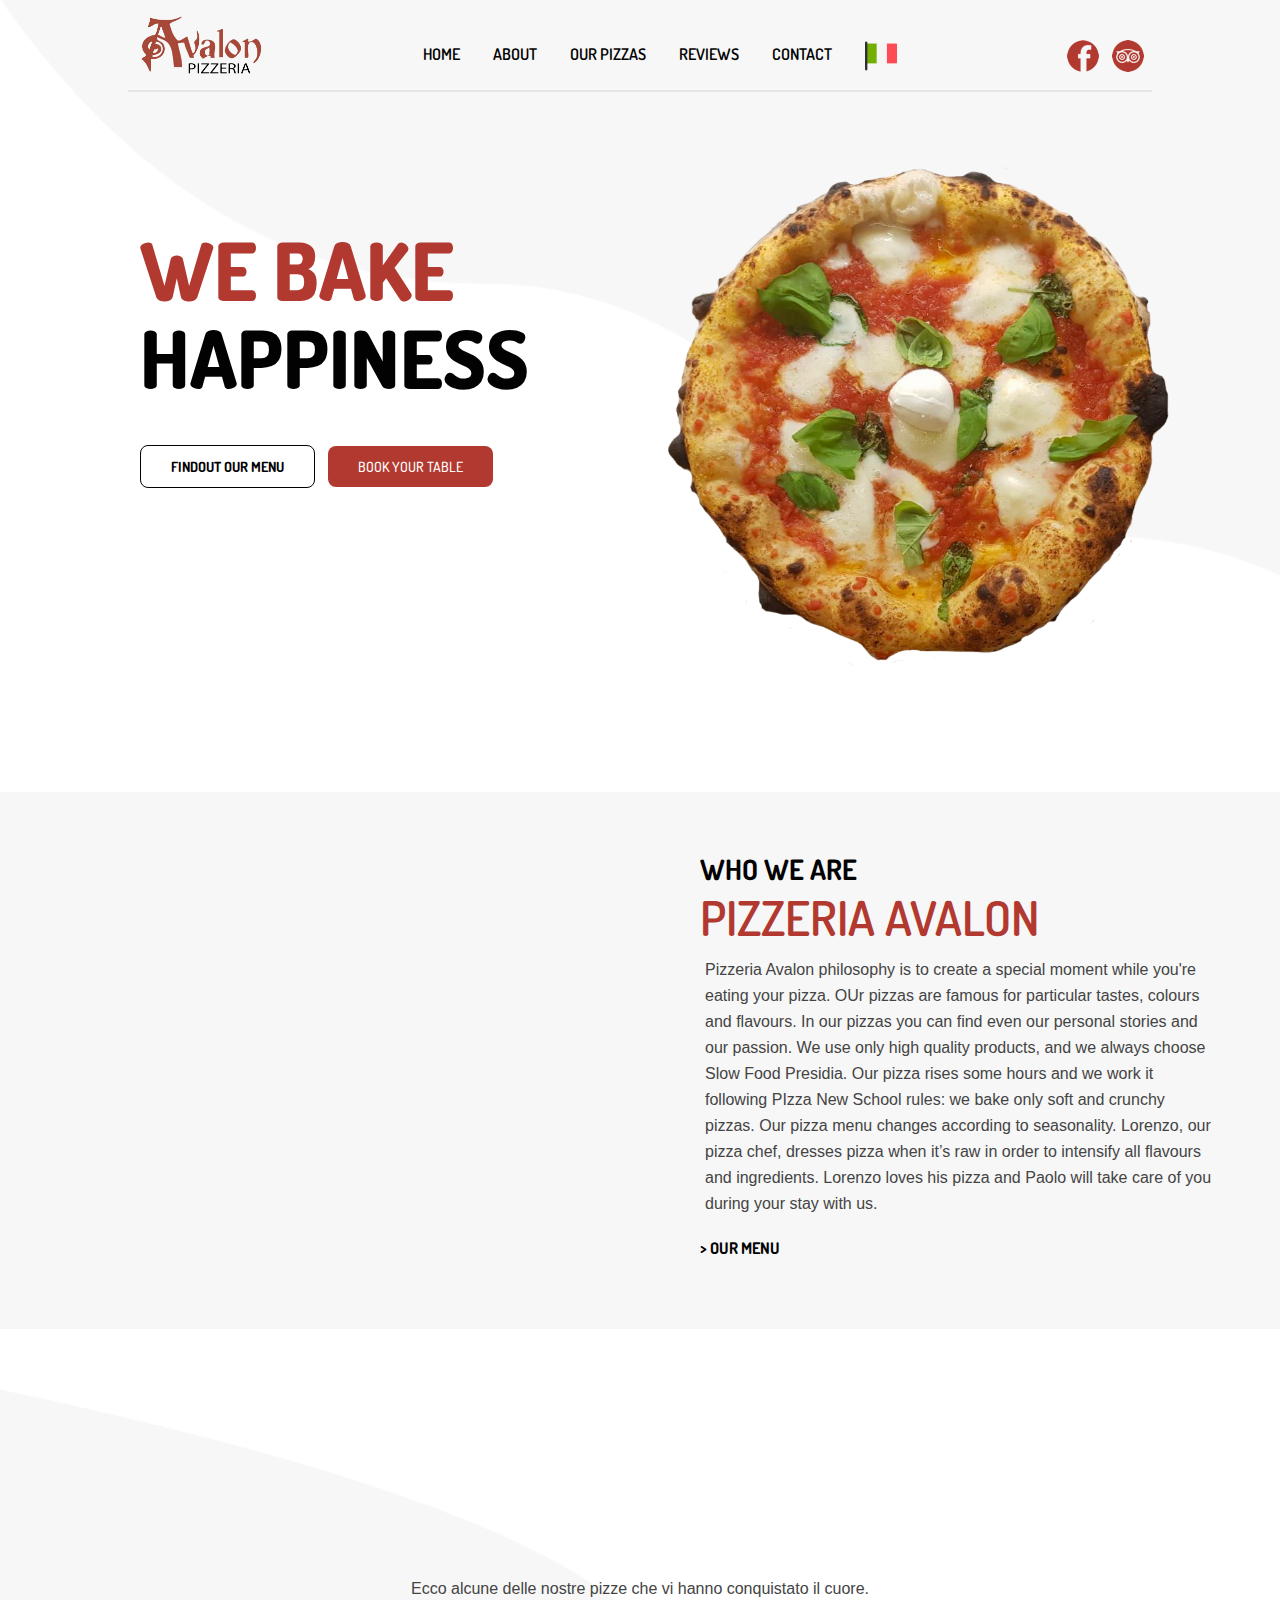
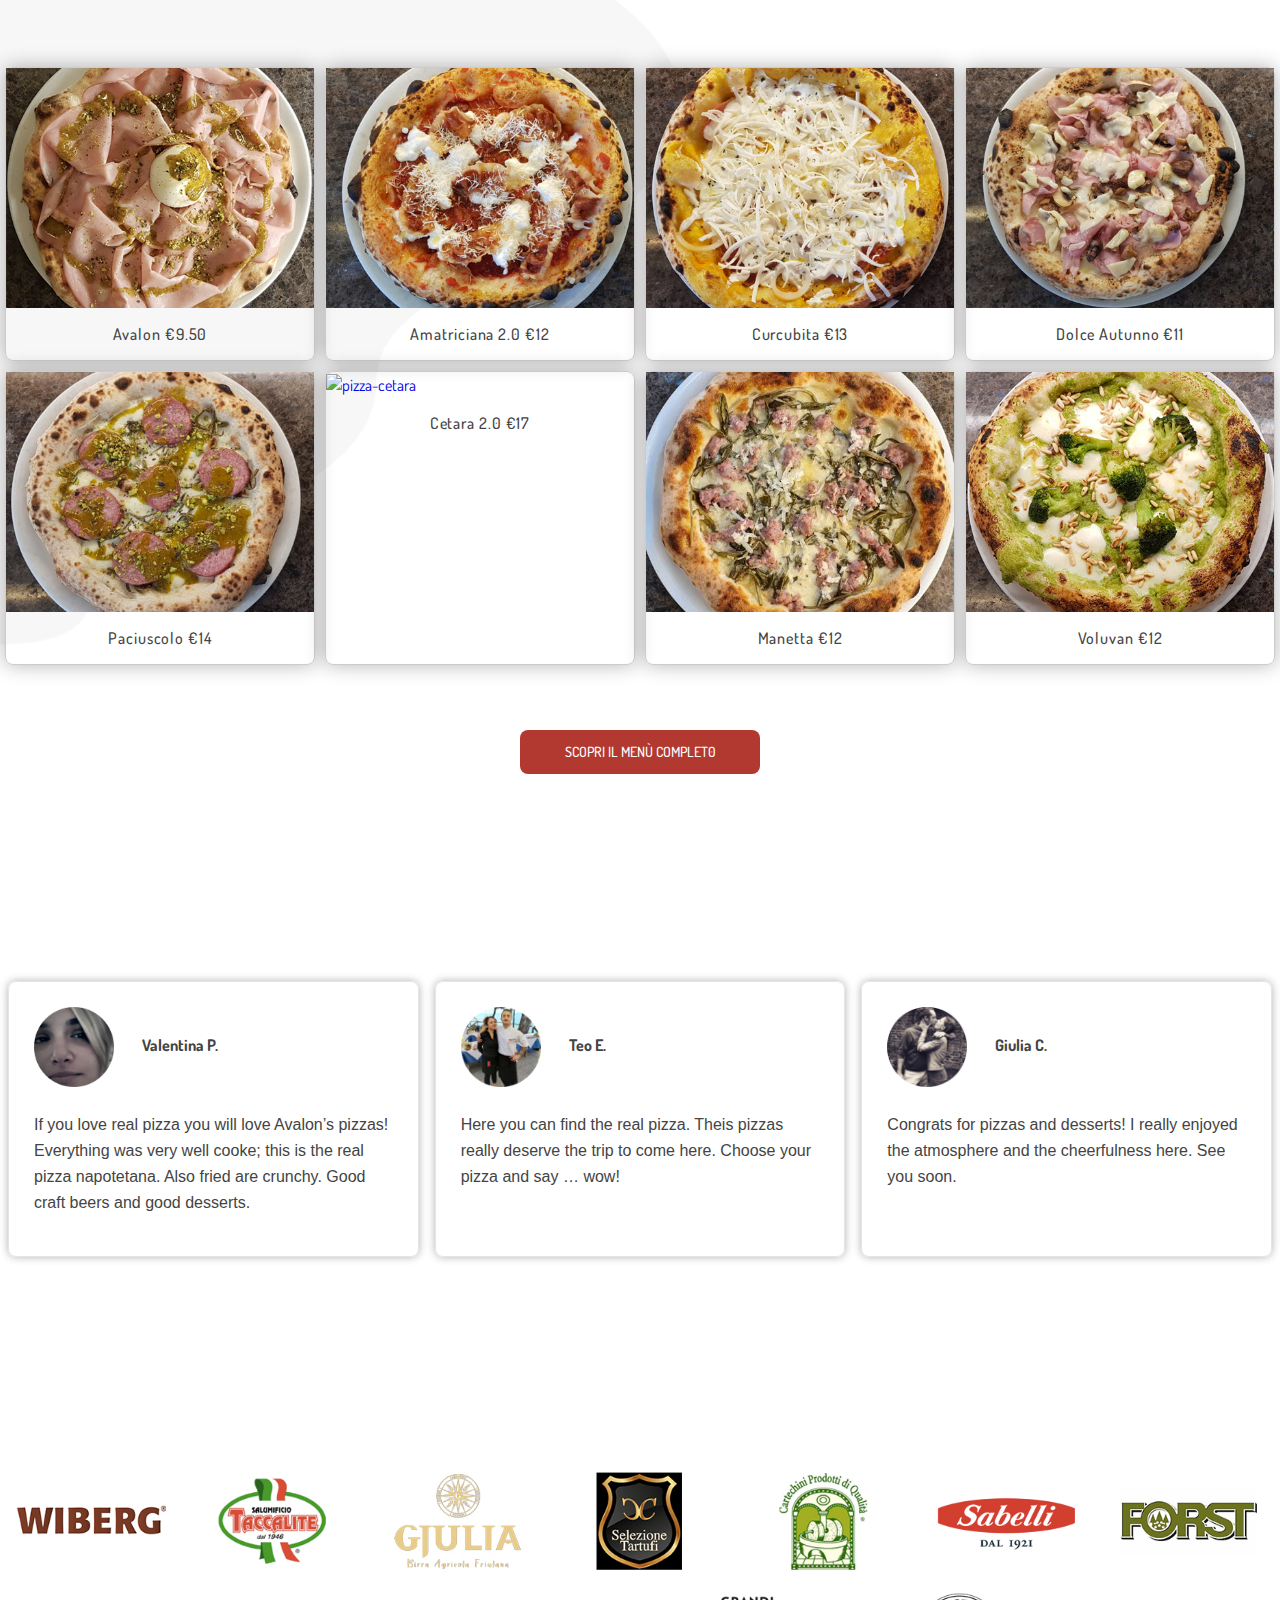
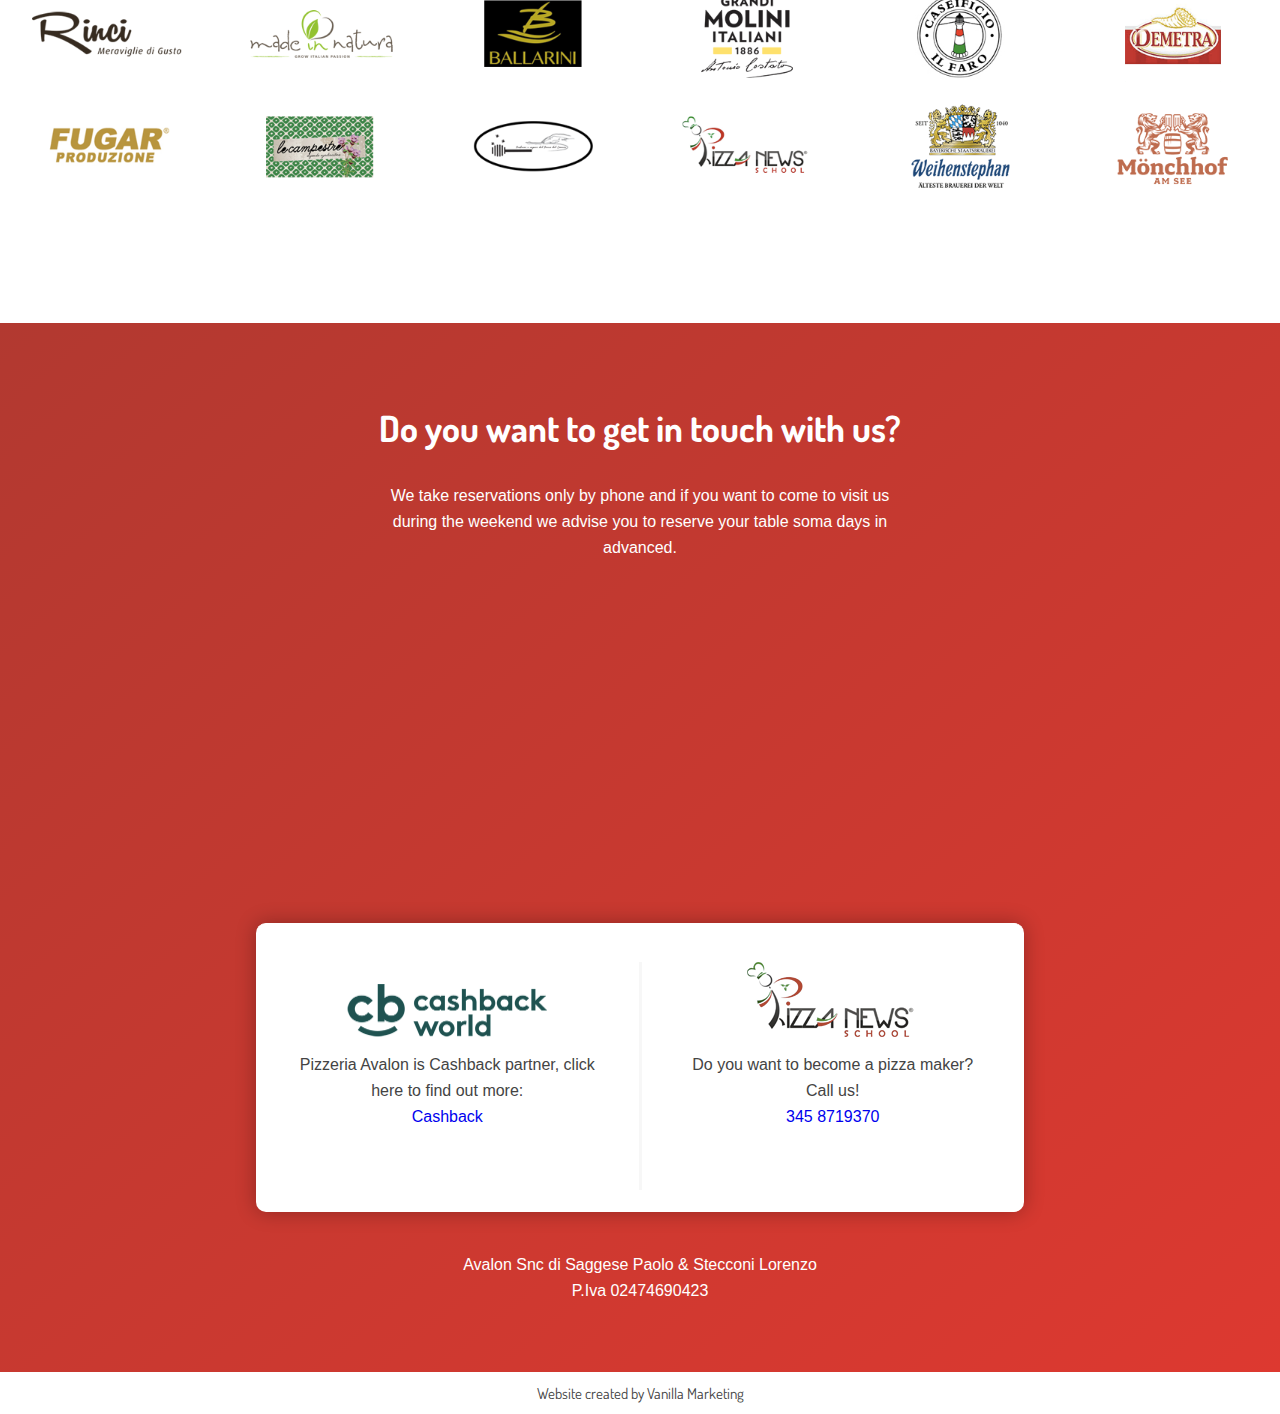
==== commit 72f60c38: "new logo" ====
--- a/en/index.html
+++ b/en/index.html
@@ -121,7 +121,7 @@
   <div class="gallery-container">  <!-- first 4 pictures-->
     <div class="gallery">
       <a href="../img/pizza-avalon-1.jpg" data-lightbox="roadtrip" data-title="Pizza Avalon"><img src="../img/pizza-avalon-1.jpg" alt="pizza-avalon" width="450" height="350"></a>
-      <div class="desc">Avalon €8.50</div>
+      <div class="desc">Avalon €9.50</div>
     </div>
 
      <!--AMATRICIANA-->
@@ -202,62 +202,75 @@
 
 
 <!-- COLLABORAZIONI -->
+
 <div id="title-collaborazioni">
-    <h2 data-aos="fade-up" class="heading">OUR <span class="color-span">PARTNER</span></h2>
+  <h2 data-aos="fade-up" class="heading">I NOSTRI <span class="color-span">PARTNER</span></h2>
 </div>
 <section class="collaborazioni-container-1">
+<div class="collaborazione-logo">
+    <img src="../img/wiberg-logo.png" alt="wilberg-logo">
+</div>
+<div class="collaborazione-logo">
+    <img src="../img/salumificio-taccalite.jpg" alt="salumificio-taccalite">
+</div>
+<div class="collaborazione-logo">
+    <img src="../img/gjulia-logo.jpg" alt="gjulia-logo">
+</div>
+<div class="collaborazione-logo">
+    <img src="../img/selezione-tartufi.jpg" alt="selezione-tartufi">
+</div>
+<div class="collaborazione-logo">
+  <img src="../img/caratechini.png" alt="caratechini-logo">
+</div>
+<div class="collaborazione-logo">
+    <img src="../img/sabelli-logo.png" alt="sabelli-logo">
+</div>
+<div class="collaborazione-logo">
+    <img src="../img/logo-forst.png" alt="forst-logo">
+</div>
+
+</section>  
+<section class="collaborazioni-container-2 container">
   <div class="collaborazione-logo">
-      <img src="../img/wiberg-logo.png" alt="wilberg-logo">
+      <img src="../img/rinci-logo.png" alt="rinci-logo">
   </div>
   <div class="collaborazione-logo">
-    <img src="../img/caratechini.png" alt="caratechini-logo">
-</div>
+      <img src="../img/made-in-natura.png" alt="made-in-natura">
+  </div>
+  <div class="collaborazione-logo">
+      <img src="../img/ballarini-logo.png" alt="ballarini-logo">
+  </div>
  
   <div class="collaborazione-logo">
-      <img src="../img/sabelli-logo.png" alt="sabelli-logo">
-  </div>
-  <div class="collaborazione-logo">
-      <img src="../img/logo-forst.png" alt="forst-logo">
-  </div>
-  <div class="collaborazione-logo">
-      <img src="../img/demetra-logo.png" alt="demetra-logo">
-  </div>
-  <div class="collaborazione-logo">
-      <img src="../img/weihenstephan-logo.png" alt="weihenstephan-logo">
-  </div>
-  <div class="collaborazione-logo">
-      <img src="../img/monchof-logo.png" alt="monchhof-logo">
-  </div>
-  <div class="collaborazione-logo">
     <img src="../img/grandi-molini-italiani-logo.png" alt="grandi-molini-italiani-logo">
 </div>
 <div class="collaborazione-logo">
-  <img src="../img/caseificio-autieri-logo.png" alt="caseificio-autieri-logo">
-</div>
-
-</section>  
-
+  <img src="../img/il-faro-logo.jpg" alt="il-faro-logo">
+</div>
+<div class="collaborazione-logo">
+  <img src="../img/demetra-logo.png" alt="demetra-logo">
+</div>
+
+
+</section>
 <section class="collaborazioni-container-2 container">
-    <div class="collaborazione-logo">
-        <img src="../img/rinci-logo.png" alt="rinci-logo">
-    </div>
-    <div class="collaborazione-logo">
-      <img src="../img/made-in-natura.png" alt="made-in-natura">
-  </div>
-    <div class="collaborazione-logo">
-        <img src="../img/ballarini-logo.png" alt="ballarini-logo">
-    </div>
-    <div class="collaborazione-logo">
-        <img src="../img/logo-d'alessio.png" alt="logo-d'alessio">
-    </div>
-    <div class="collaborazione-logo">
-        <img src="../img/pizza-new-school.png" alt="pizza-new-school-logo">
-    </div>
-    <div class="collaborazione-logo">
-        <img src="../img/fugar-logo.png" alt="fugar-logo">
-    </div>
-  <div class="collaborazione-logo">
-    <img src="../img/le-campestre.png" alt="le-campestre-logo">
+ <div class="collaborazione-logo">
+  <img src="../img/fugar-logo.png" alt="fugar-logo">
+</div>
+<div class="collaborazione-logo">
+   <img src="../img/le-campestre.png" alt="le-campestre-logo">
+</div>
+<div class="collaborazione-logo">
+  <img src="../img/logo-d'alessio.png" alt="logo-d'alessio">
+</div>
+<div class="collaborazione-logo">
+  <img src="../img/pizza-new-school.png" alt="pizza-new-school-logo">
+</div>
+<div class="collaborazione-logo">
+<img src="../img/weihenstephan-logo.png" alt="weihenstephan-logo">
+</div>
+<div class="collaborazione-logo">
+<img src="../img/monchof-logo.png" alt="monchhof-logo">
 </div>
 </section>
 
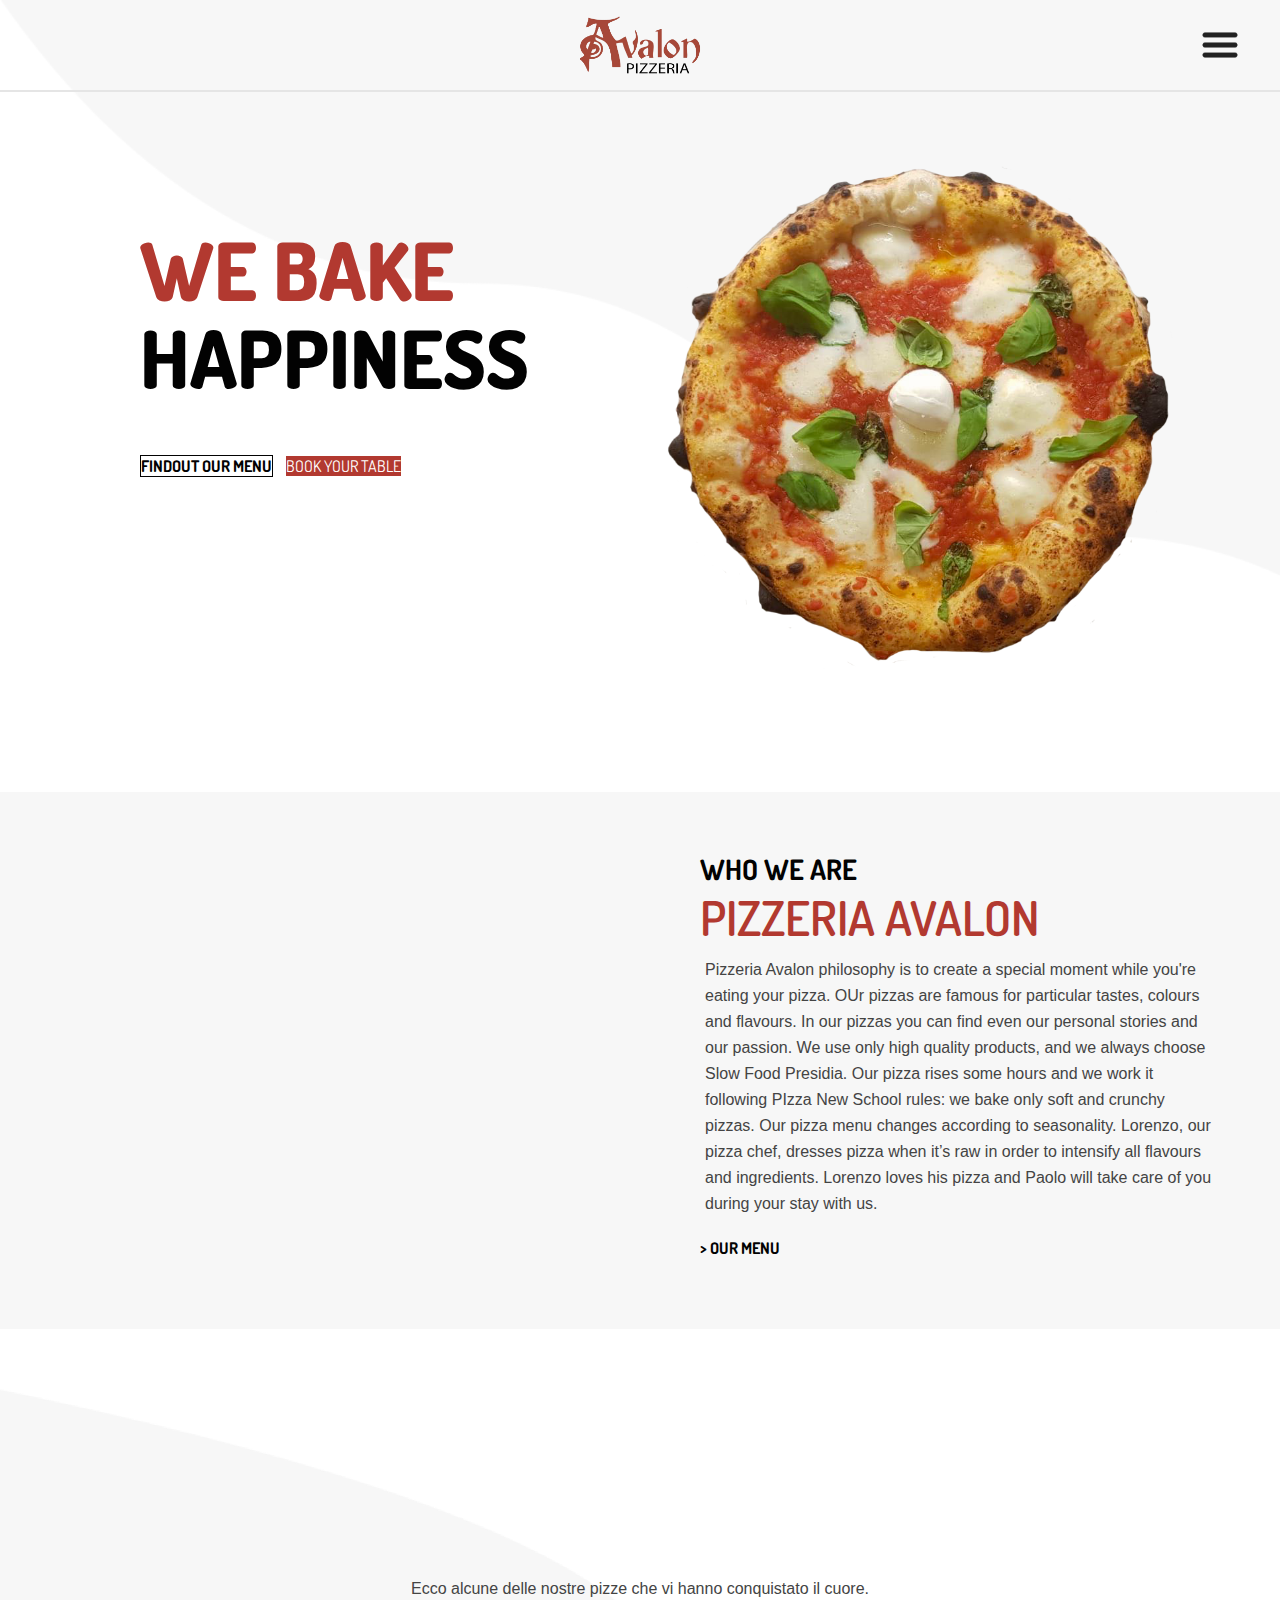
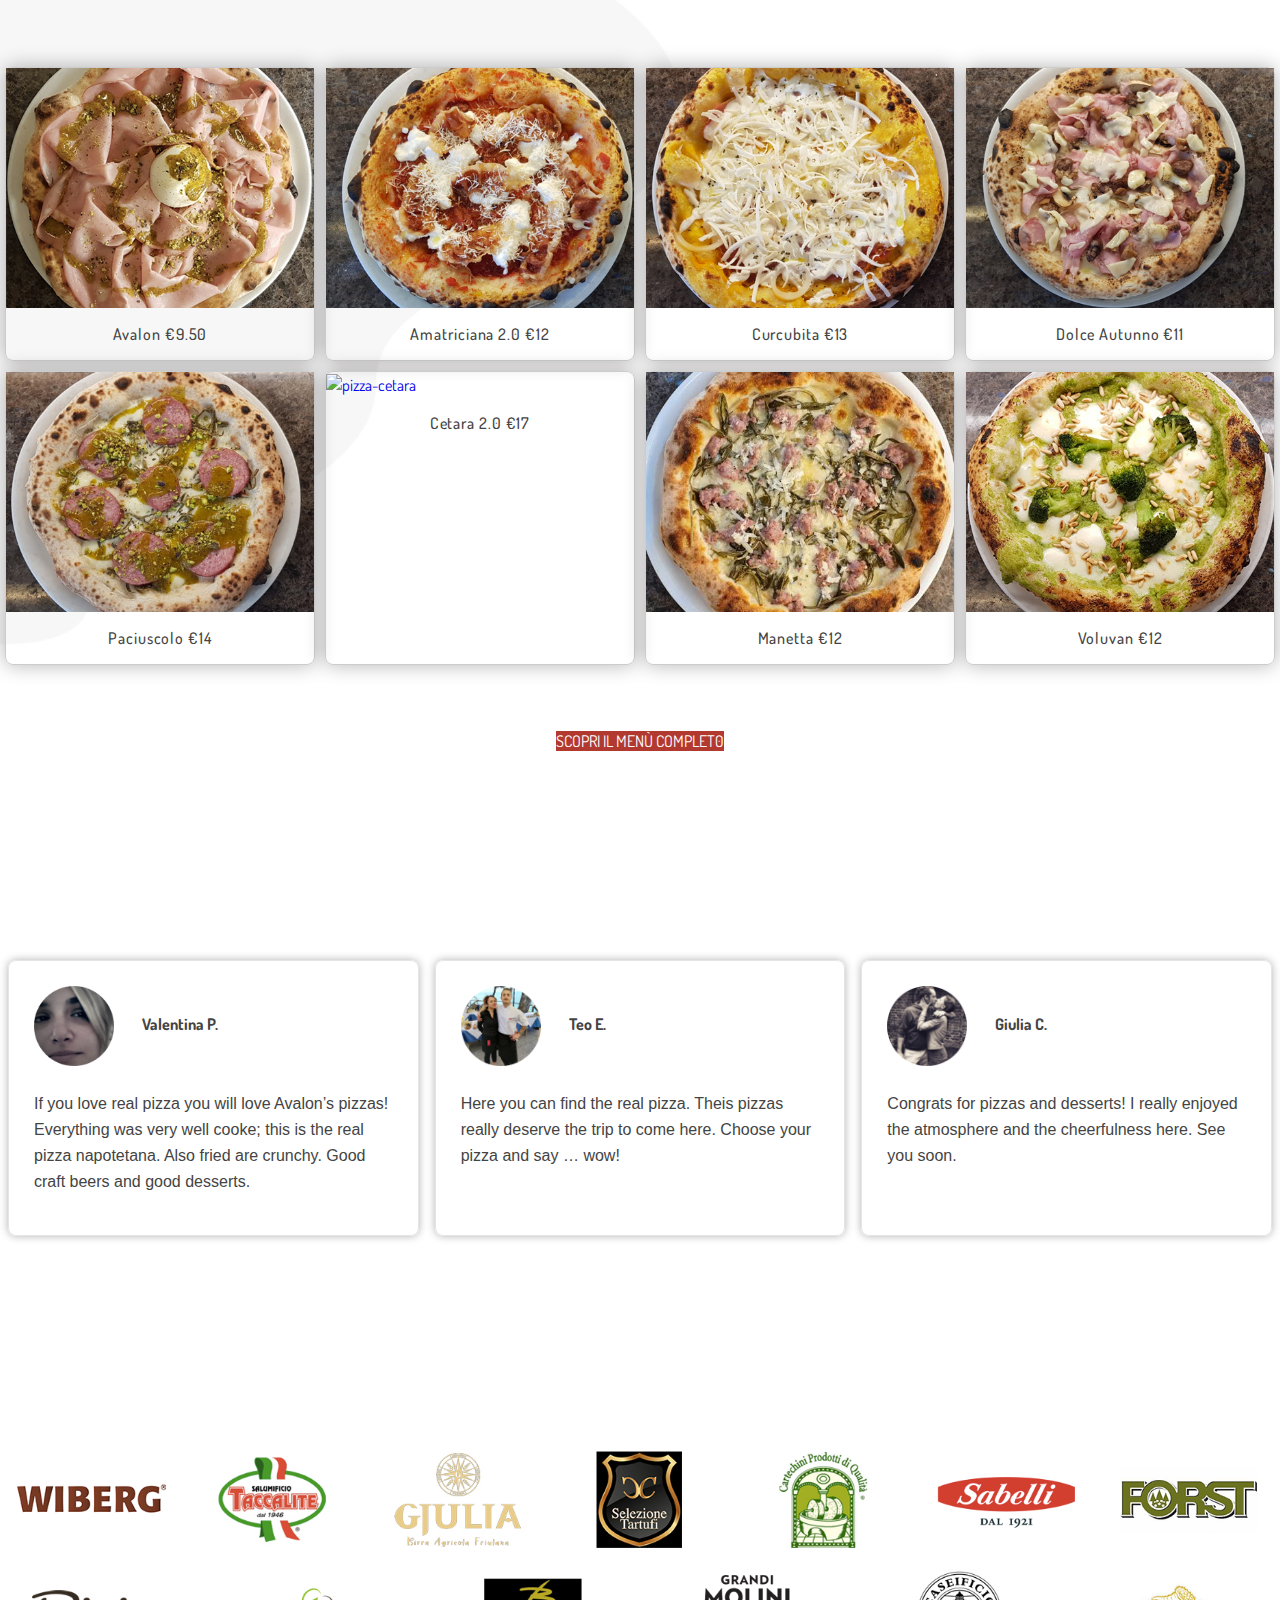
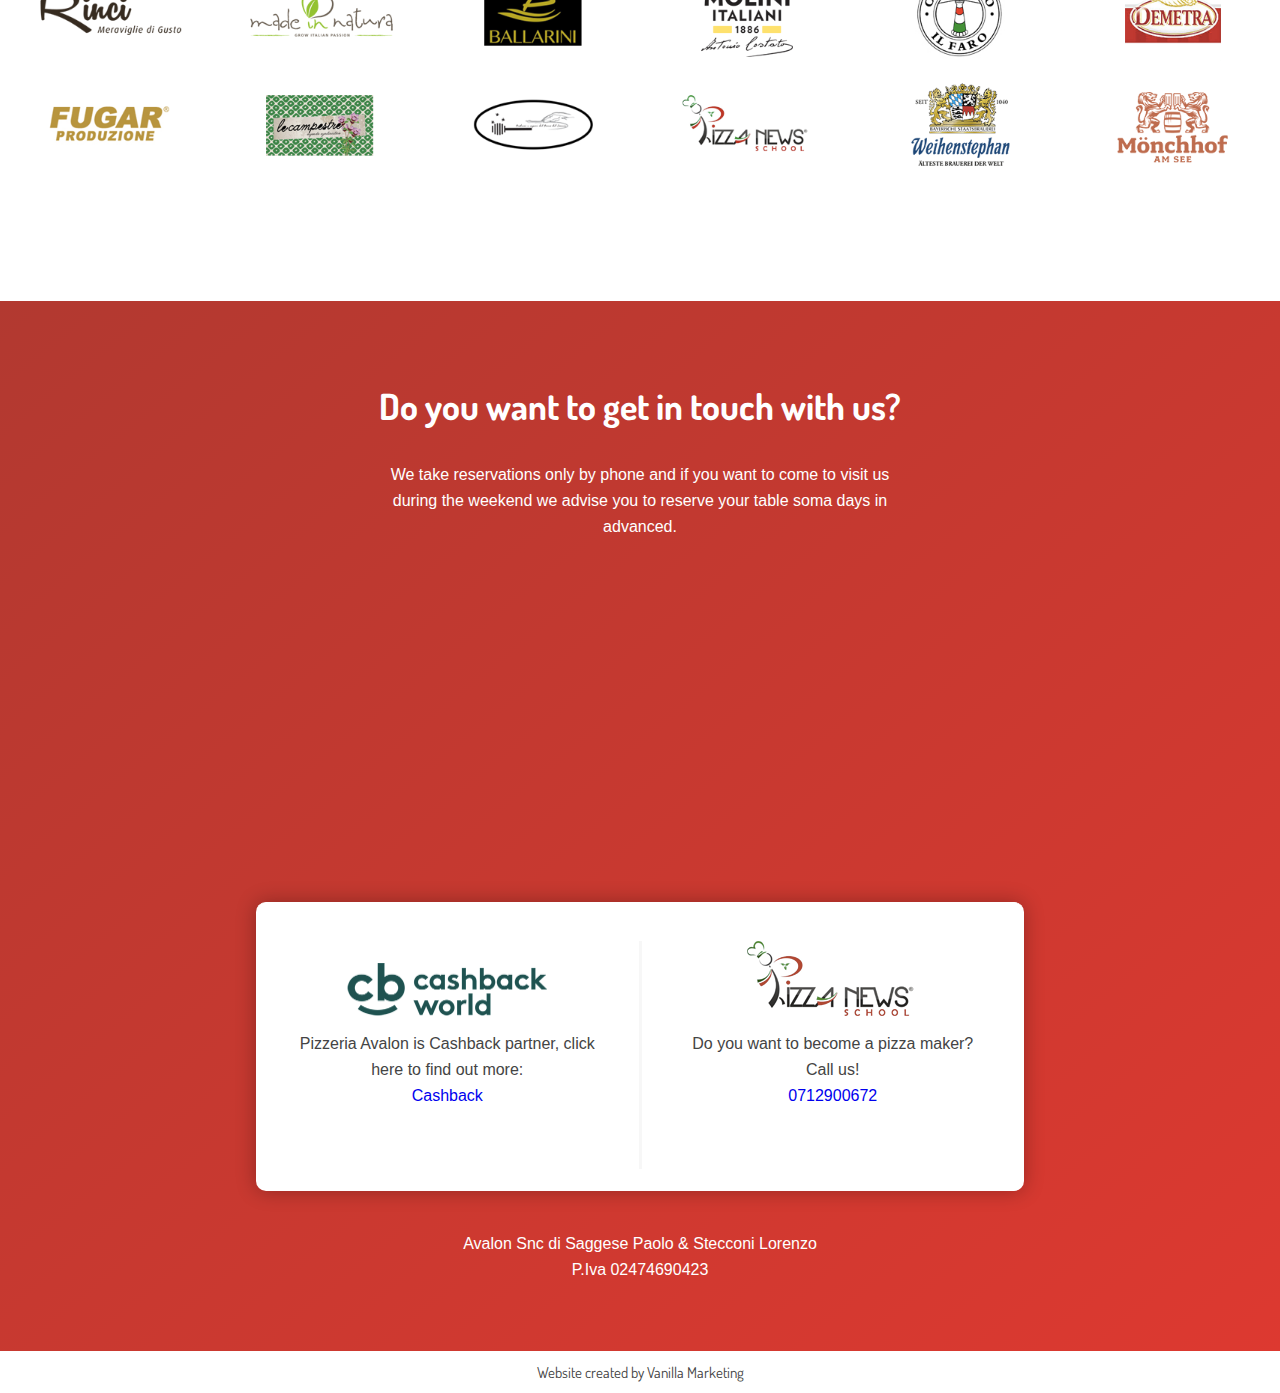
==== commit 17894291: "home link" ====
--- a/en/index.html
+++ b/en/index.html
@@ -58,7 +58,7 @@
         <img id="logo" src="../img/logo-avalon.png" alt="logo-avalon">
         <nav>  
             <ul id="menu">
-                <li><a class="link-menu" href="http://www.avalonpizzera.it">HOME</a></li>
+                <li><a class="link-menu" href="/">HOME</a></li>
                 <li><a class="link-menu" href="#about">ABOUT</a></li>
                 <li><a class="link-menu" href="#our-pizzas">OUR PIZZAS</a></li>
                 <li><a class="link-menu" href="#reviews">REVIEWS</a></li>
@@ -79,7 +79,7 @@
     <div id="hero-title">
       <h1><span class="color-span">WE BAKE</span><br> HAPPINESS</h1>
       <a class="button" id="first-button" href="/menu-avalon.jpg" target="_blank">FINDOUT OUR MENU</a>
-      <a class="button" id="second-button" href="#contatti">BOOK YOUR TABLE</a>
+      <a class="button" id="second-button" target="_blank" href="https://www.avalonprenotazioni.it/">BOOK YOUR TABLE</a>
     </div>
     <div>
       <img src="../img/pizza-margherita-avalon.png" alt="pizza-margherita-avalon">
@@ -289,7 +289,7 @@
           <img class="icone-contatti" src="../img/icona-telefono.png" alt="icona-telefono">
           <h3>TO BOOK</h3>
           <a href="tel:071.2900672" id="numero-telefono">071.2900672</a>
-          <a href="tel:+39345.8719370">345.8719370</a>
+          <a href="https://www.avalonprenotazioni.it/" target="_blank">Book Online</a>
         </div>
       <div class="contatti">
           <img class="icone-contatti" src="../img/orologio-icona.png" alt="icona-orologio">
@@ -317,7 +317,7 @@
     </div>
     <div id="corsi-pizza-footer">
         <img src="../img/pizza-new-school-footer.png" alt="pizza-new-school-logo">
-        <p>Do you want to become a pizza maker? <br> Call us! <br><a href="tel:+39345.8719370">345 8719370</a></p>
+        <p>Do you want to become a pizza maker? <br> Call us! <br><a href="tel:+0712900672">0712900672</a></p>
     </div>
   </div>
   
--- a/css/main.css
+++ b/css/main.css
@@ -52,14 +52,15 @@
     color: #b23930;
 }
 
-.button {
+#btn-pizza-in-fiore {
     border-radius: 8px;
     padding: 12px 30px;
     font-size: 14px;
     font-weight: 500;
-    margin: 10px auto;
+    margin: 40px auto 10px;
     display: block;
-    width: 120px;
+    width: 180px;
+    color: #fff;
 }
 
 ul {
@@ -113,7 +114,7 @@
 
 /* ----------- HEADER DESKTOP  ----------- */
 
-@media only screen and (min-width: 1110px) {
+@media only screen and (min-width: 1328px) {
     #mobile-menu {
         display: none
     }
@@ -357,6 +358,14 @@
     background-color: #dd3930;
 }
 
+#senza-glutine {
+    background-color: white !important;
+    color: #222 !important;;
+    border: 1px solid #222;
+    font-weight: 500 !important;
+    margin-top: 20px;
+}
+
 /* ----------- GALLERY Desktop  ----------- */
 
 @media only screen and (min-width: 1110px) {
@@ -376,6 +385,8 @@
         margin: 0 auto;
         padding-top: 10px;
     }
+
+
 }
 
 /* ==========================================================================
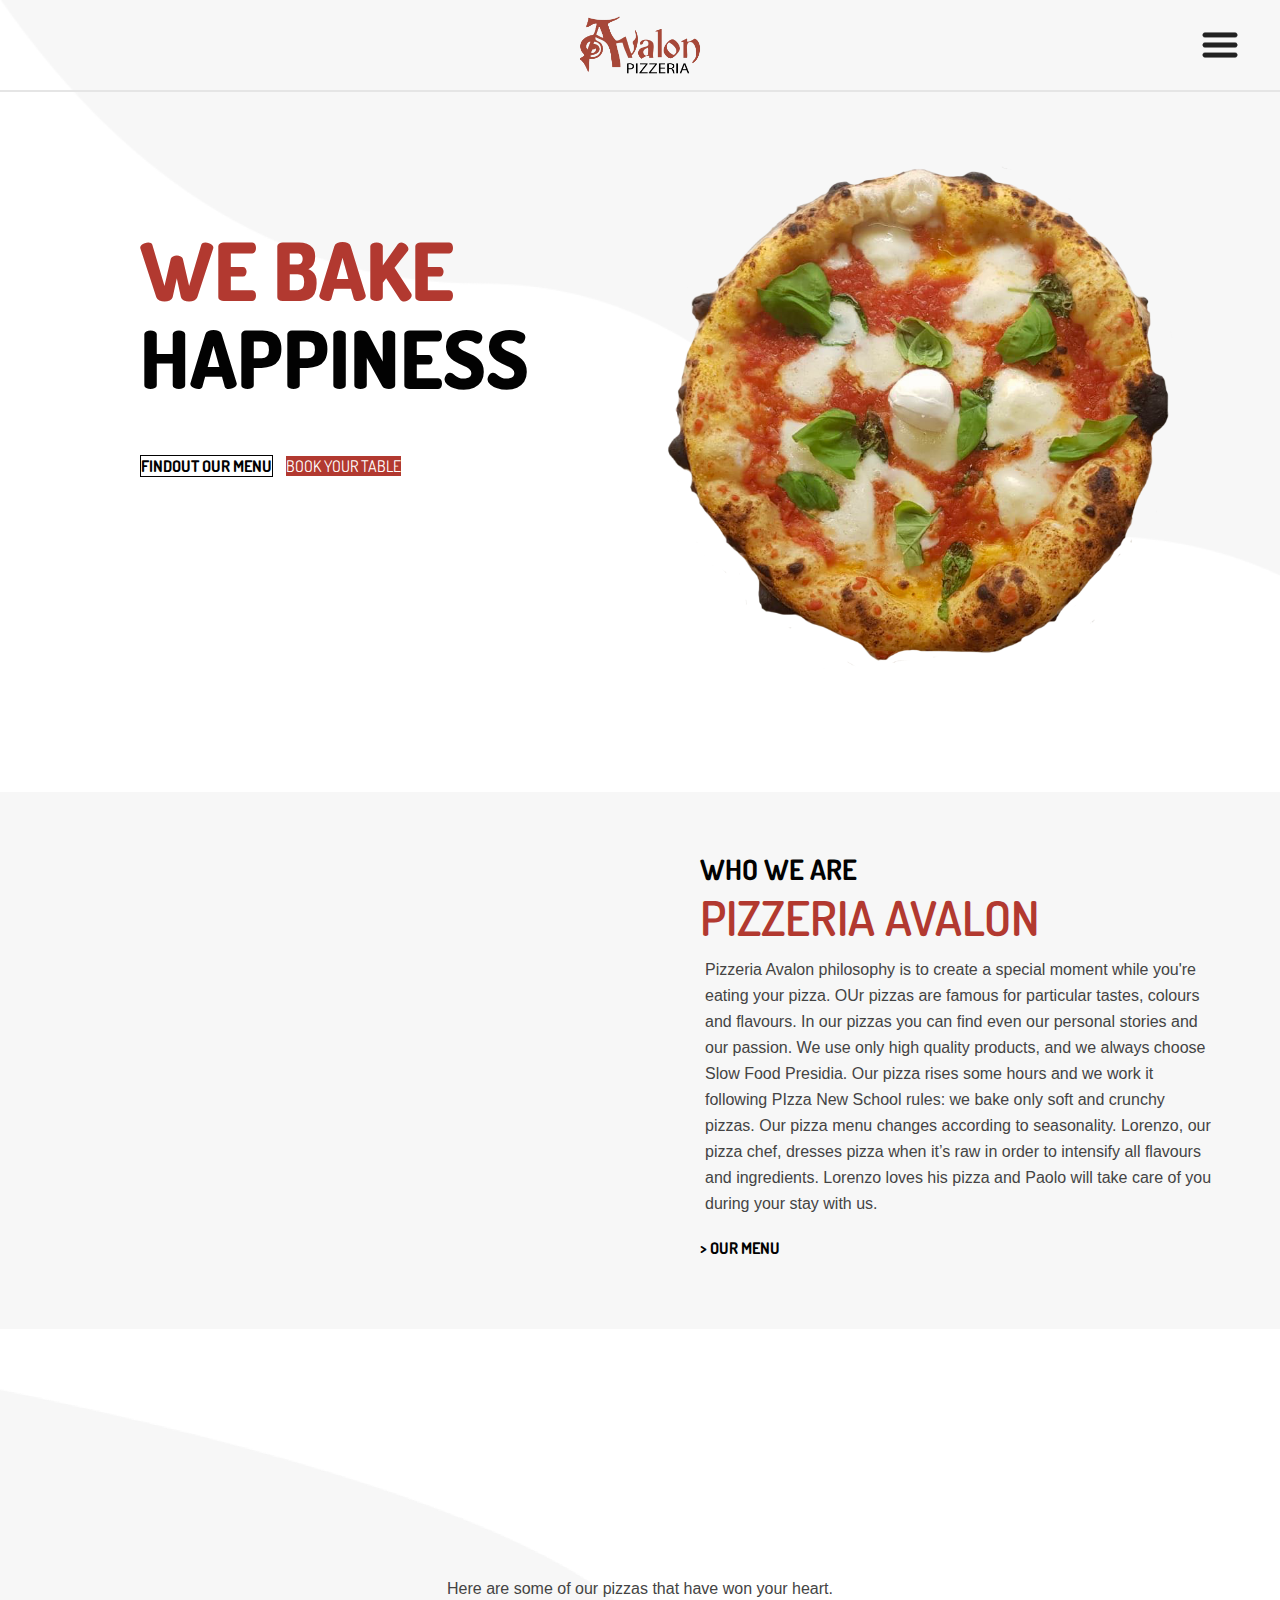
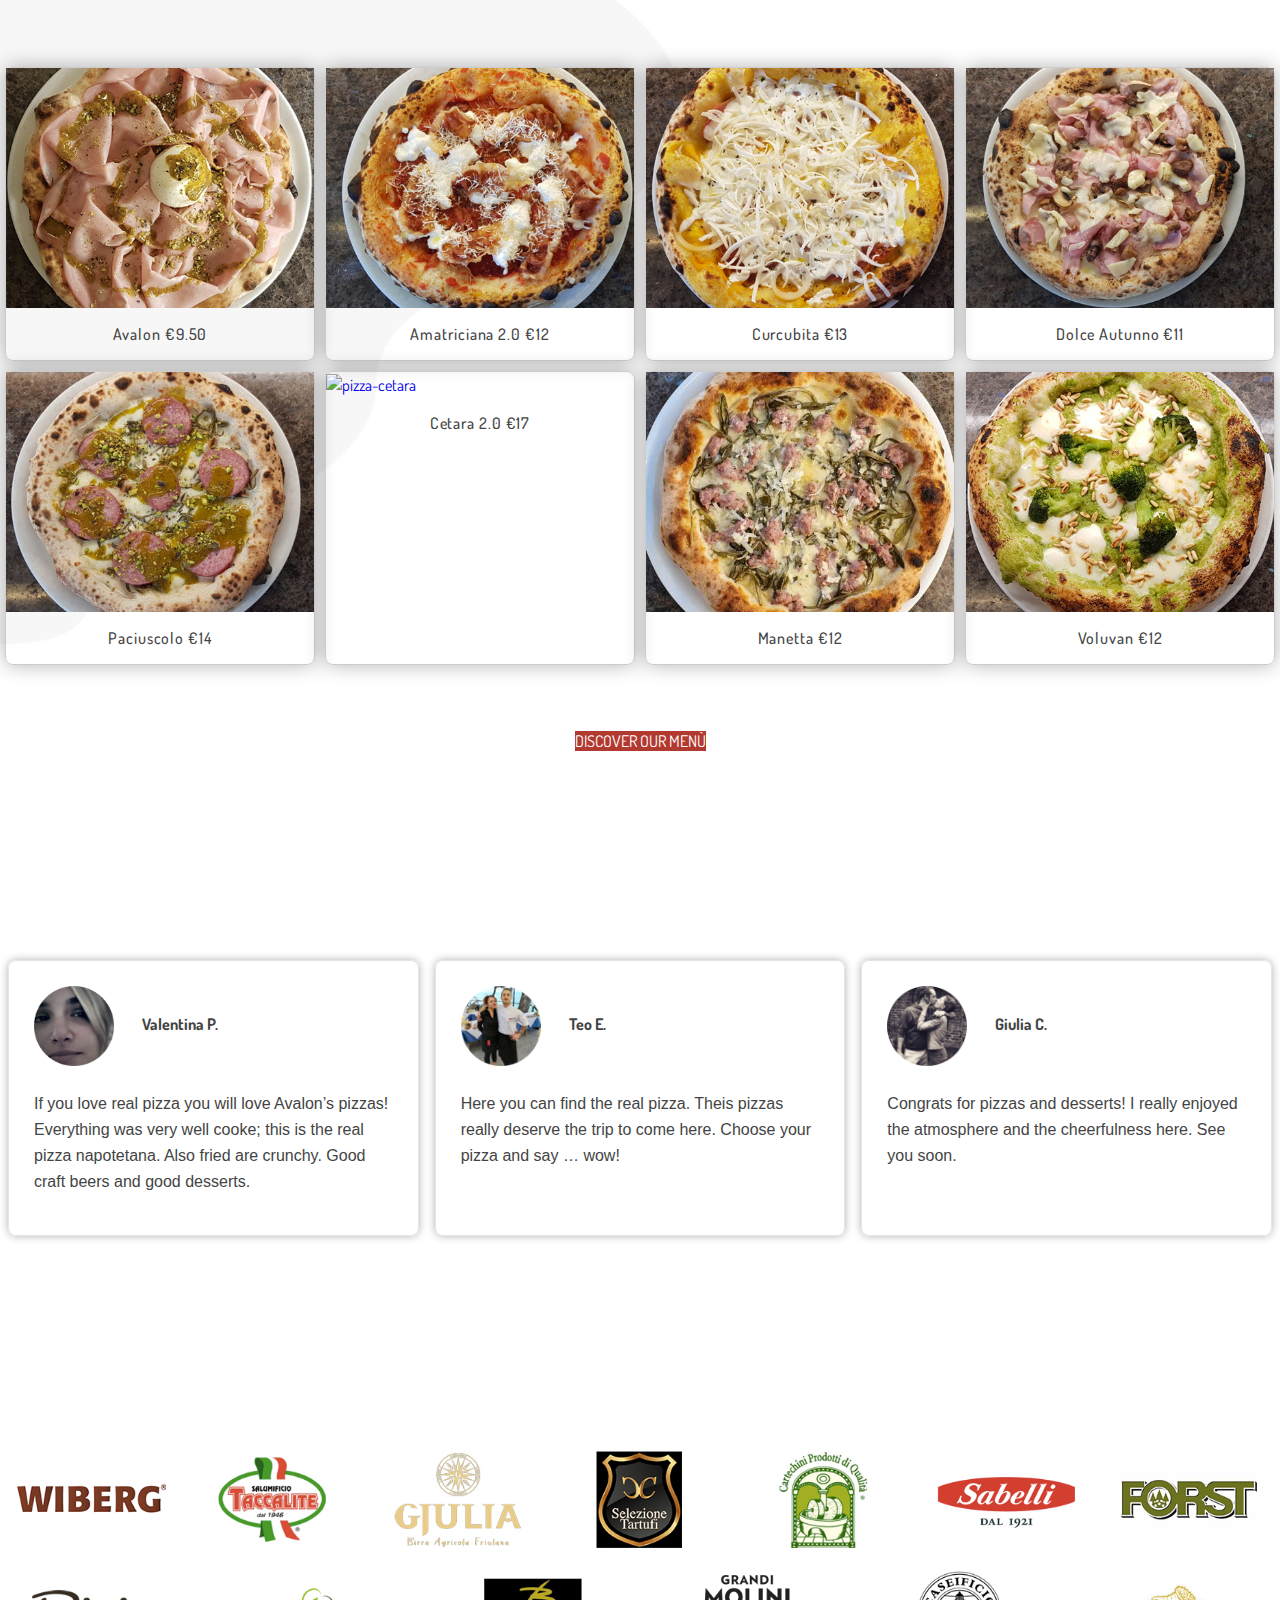
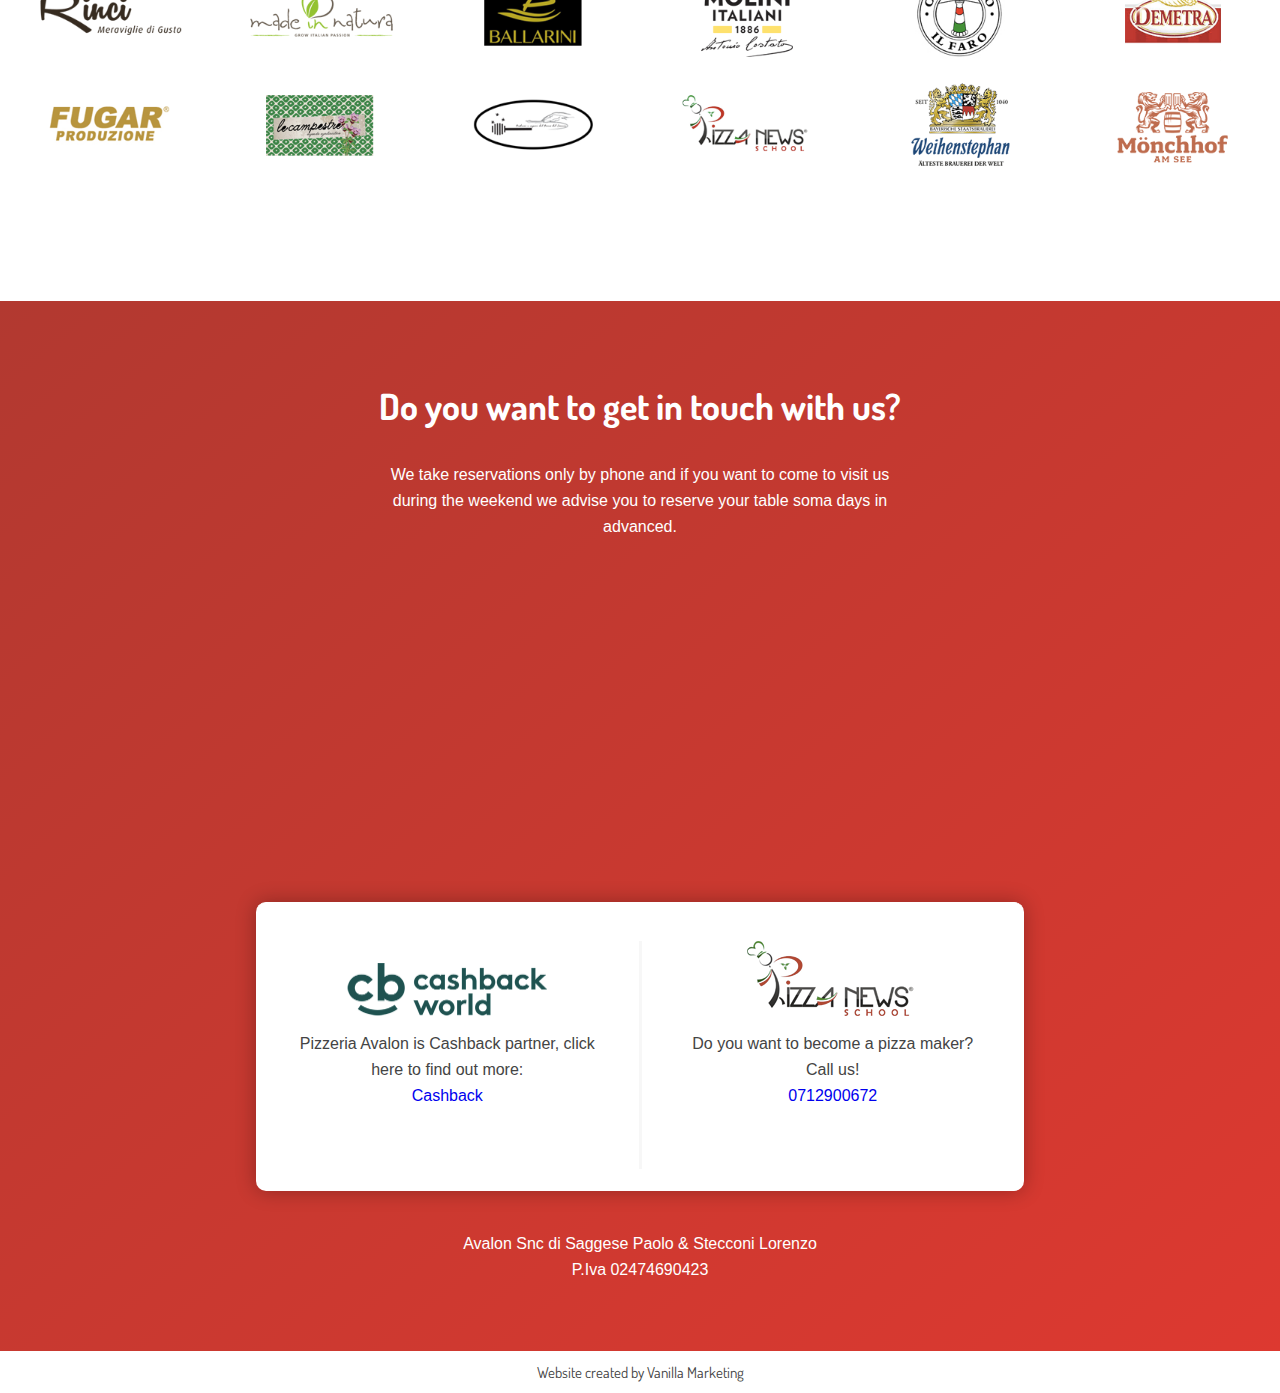
==== commit 5786547d: "en fix" ====
--- a/en/index.html
+++ b/en/index.html
@@ -58,9 +58,9 @@
         <img id="logo" src="../img/logo-avalon.png" alt="logo-avalon">
         <nav>  
             <ul id="menu">
-                <li><a class="link-menu" href="/">HOME</a></li>
+                <li><a class="link-menu" href="/en">HOME</a></li>
                 <li><a class="link-menu" href="#about">ABOUT</a></li>
-                <li><a class="link-menu" href="#our-pizzas">OUR PIZZAS</a></li>
+                <li><a class="link-menu" href="#le-nostre-pizze">OUR PIZZAS</a></li>
                 <li><a class="link-menu" href="#reviews">REVIEWS</a></li>
                 <li><a class="link-menu" href="#contact">CONTACT</a></li>
                 <li><a href="/"><img class="flag" src="../img/italy-flag.png"></a></li>
@@ -90,7 +90,8 @@
 <!-- ABOUT -->
 <section id="chi-siamo" class="container">
   <div id="chi-siamo-left" data-aos="fade-right">
-    <img src="../img/avalon-pizzeria-staff.jpg" alt="staff-pizzeria">
+    <iframe id="video" src="https://www.youtube.com/embed/13xYp1XvcDs"></iframe>
+    <!-- <img src="../img/avalon-pizzeria-staff.jpg" alt="staff-pizzeria"> -->
   </div>
     <div id="chi-siamo-right-wrapper">
       <div id="chi-siamo-right">
@@ -113,8 +114,8 @@
 <div id="le-nostre-pizze"></div>
 <section id="gallery-container-section" class="container">
   <div id="gallery-title-section">
-    <h2 class="heading" data-aos="fade-up">ALCUNE DELLE NOSTRE <span class="color-span">SUPER</span> PIZZE</h2>
-    <p>Ecco alcune delle nostre pizze che vi hanno conquistato il cuore.</p>
+    <h2 class="heading" data-aos="fade-up">SOME OF OUR <span class="color-span">AMAZING</span> PIZZAS</h2>
+    <p>Here are some of our pizzas that have won your heart.</p>
   </div>
 
 
@@ -166,7 +167,7 @@
     </div>
   </div>
   <div id="gallery-button-container">
-      <a class="button" href="/menu-avalon.jpg" target="_blank">SCOPRI IL MENÙ COMPLET0</a>
+      <a class="button" href="/menu-avalon.jpg" target="_blank">DISCOVER OUR MENÙ</a>
   </div>
 </section>
 
@@ -204,7 +205,7 @@
 <!-- COLLABORAZIONI -->
 
 <div id="title-collaborazioni">
-  <h2 data-aos="fade-up" class="heading">I NOSTRI <span class="color-span">PARTNER</span></h2>
+  <h2 data-aos="fade-up" class="heading">OUR <span class="color-span">PARTNER</span></h2>
 </div>
 <section class="collaborazioni-container-1">
 <div class="collaborazione-logo">
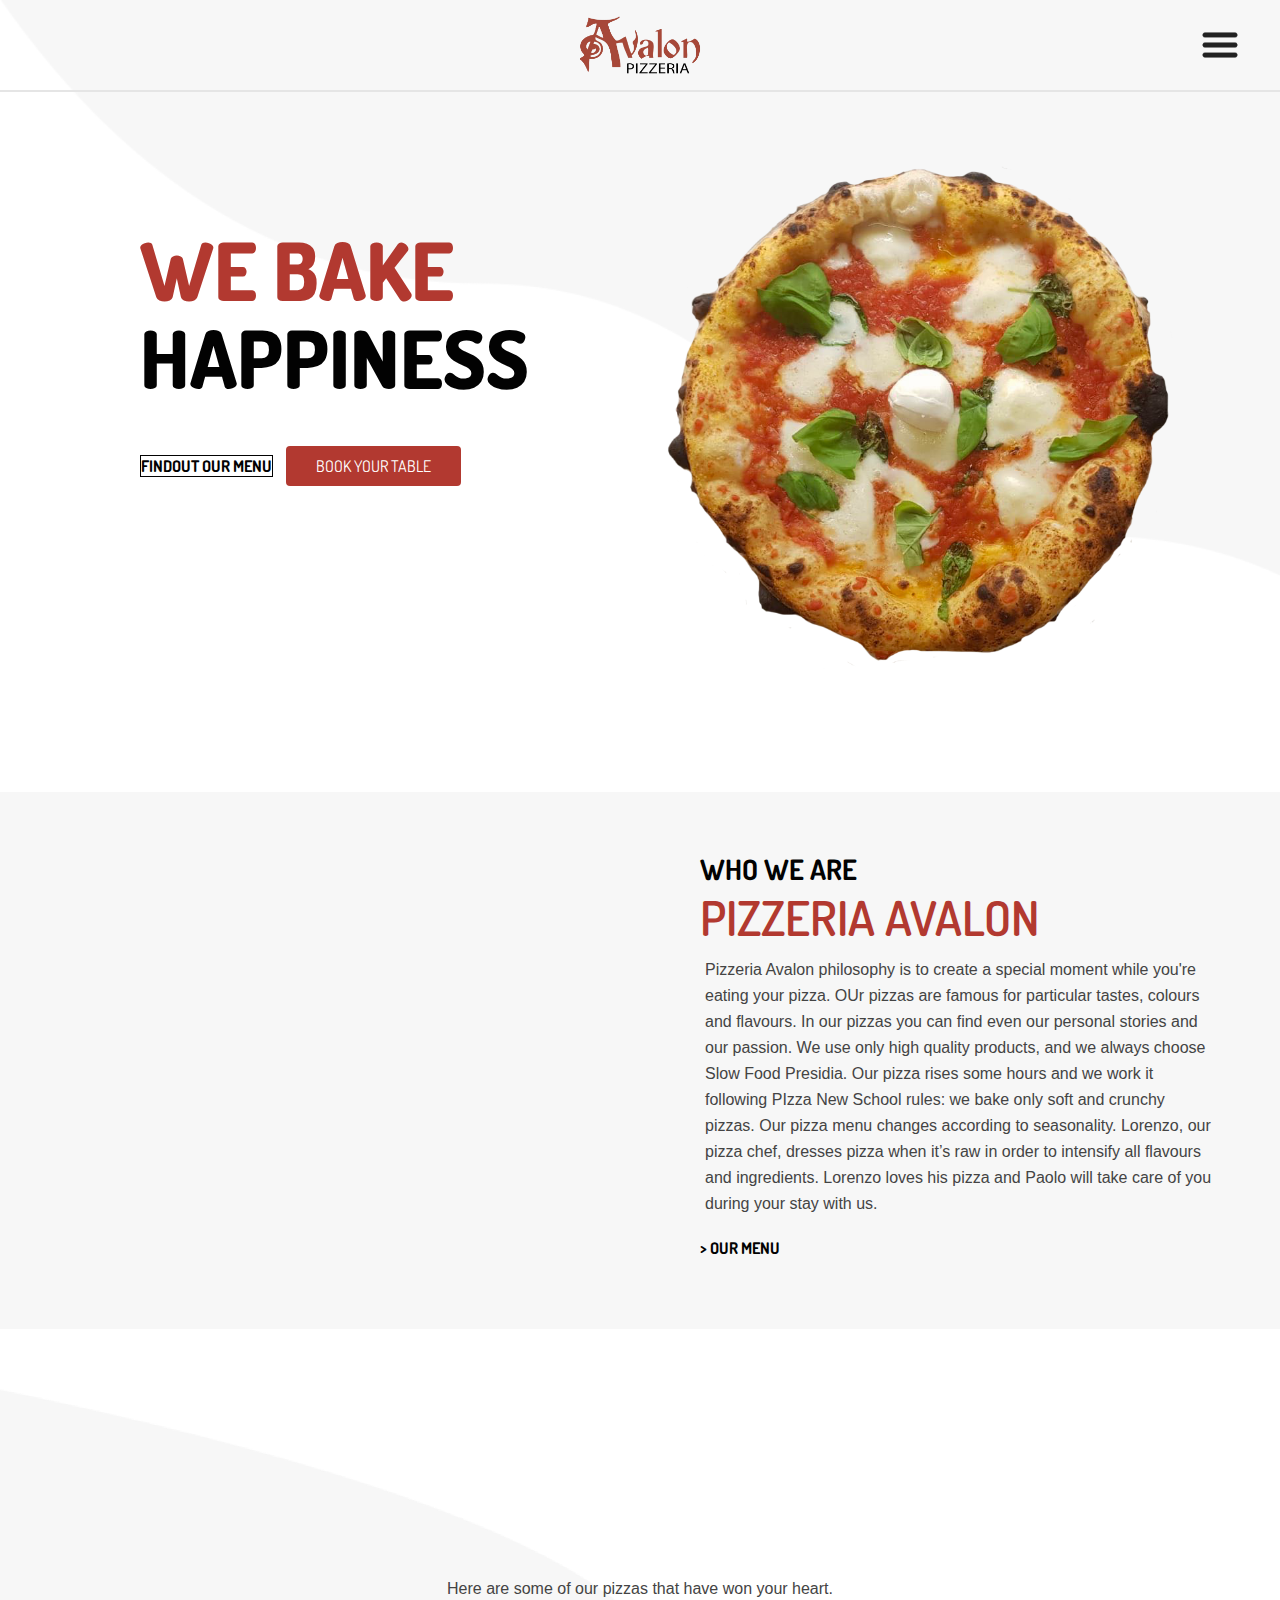
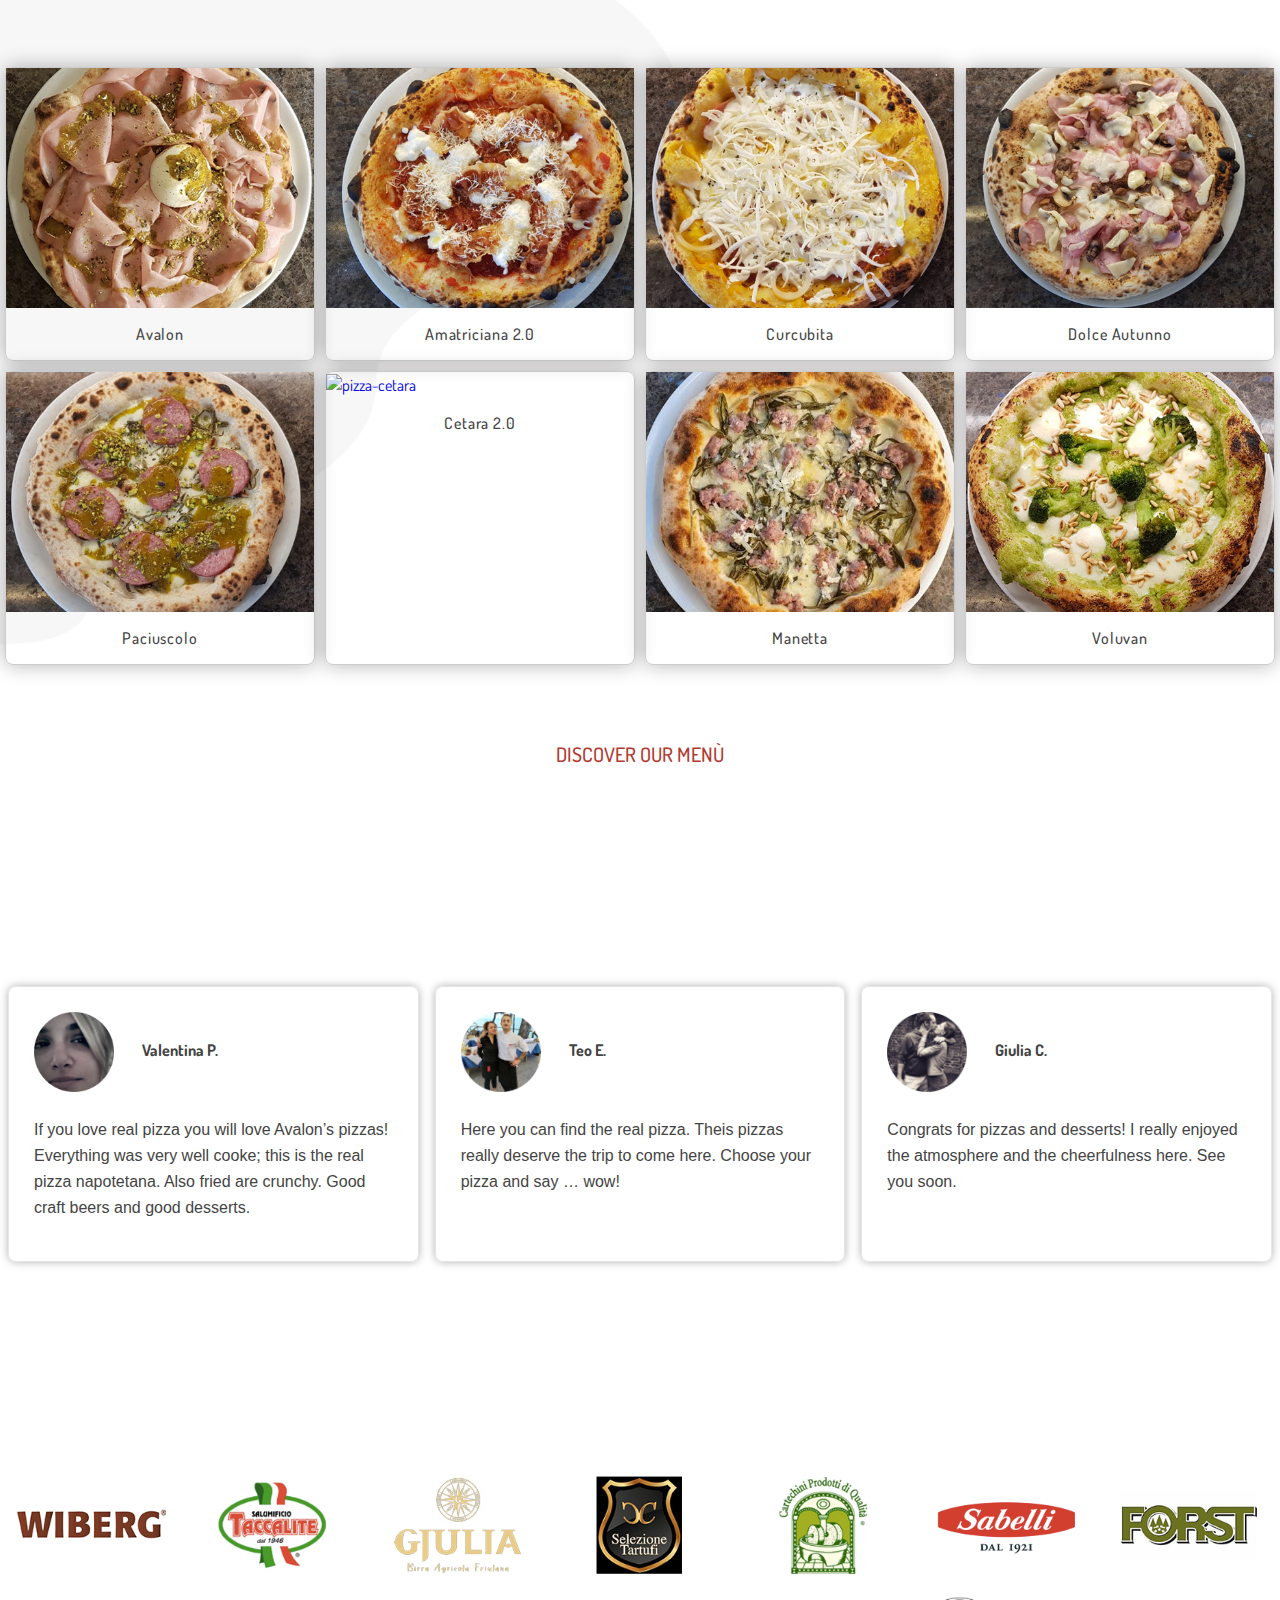
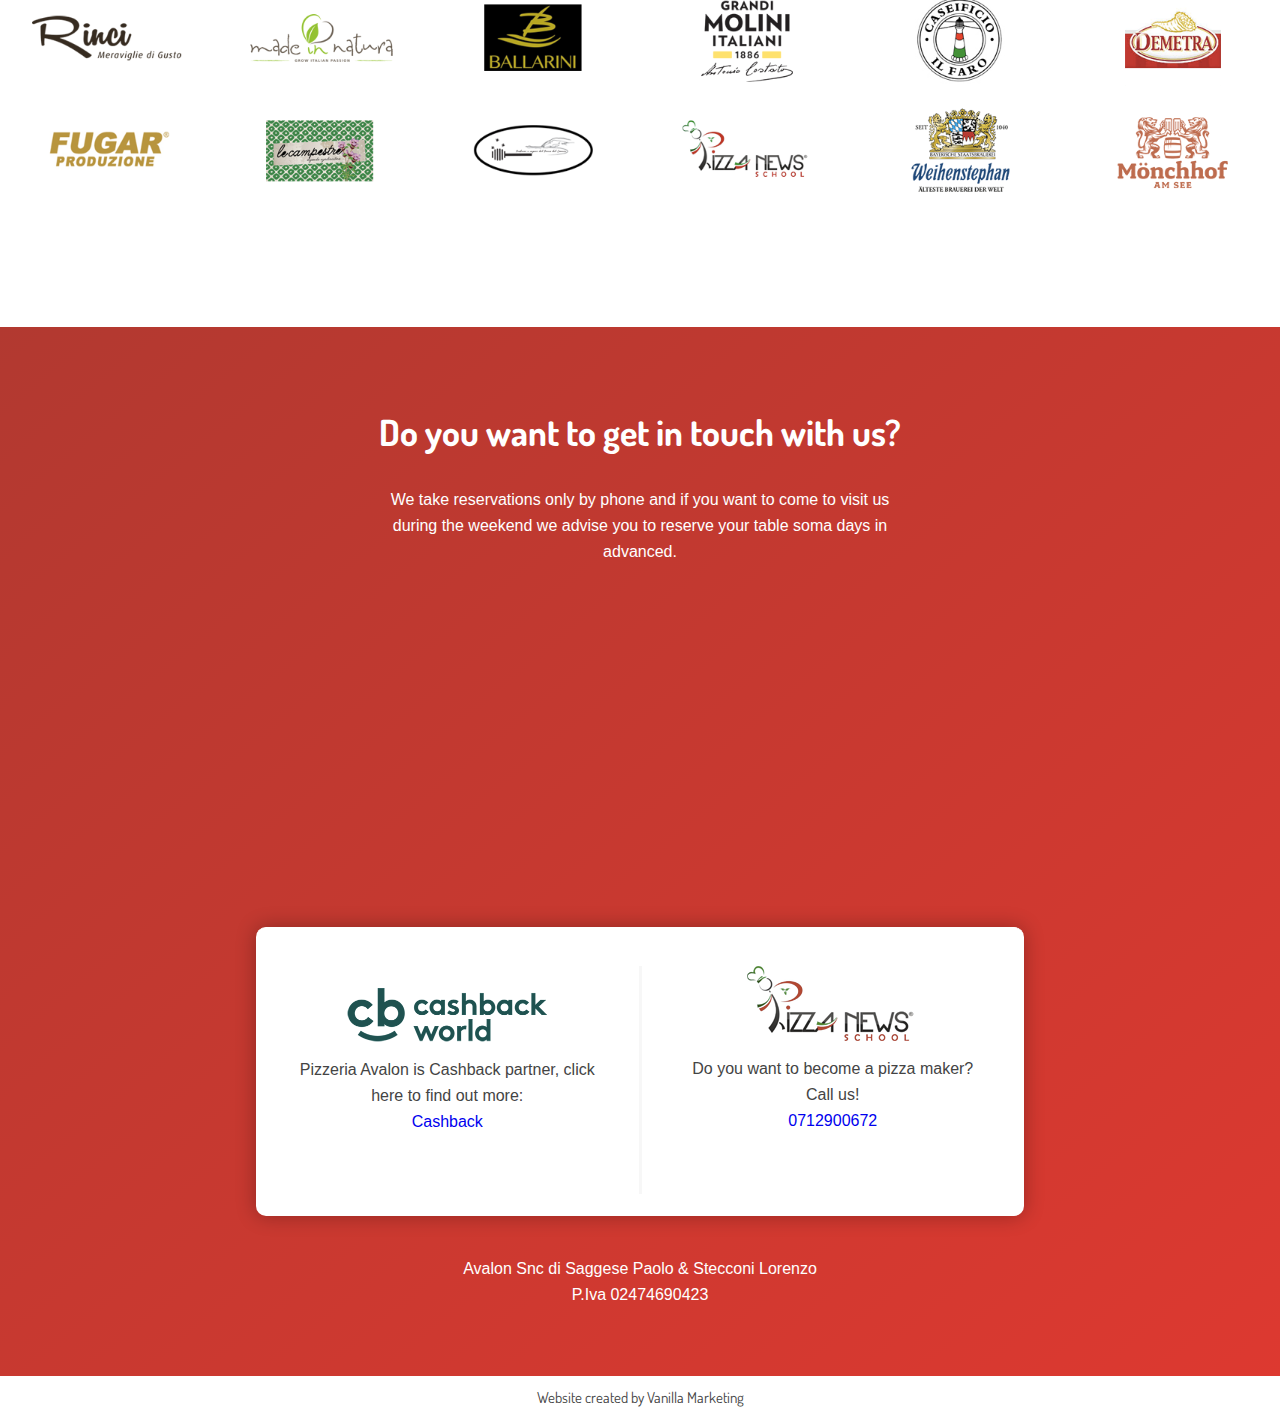
==== commit d60c1644: "link app" ====
--- a/en/index.html
+++ b/en/index.html
@@ -15,7 +15,7 @@
 
   <link rel="manifest" href="site.webmanifest">
   <!-- Place favicon.ico in the root directory -->
-  <link rel="icon" type="image/png" href="favicon.png">
+  <link rel="icon" type="image/png" href="../favicon.png">
 
   <link href="https://fonts.googleapis.com/css?family=Dosis:400,500,700,800" rel="stylesheet">
   <link rel="stylesheet" href="../css/normalize.css">
@@ -122,24 +122,24 @@
   <div class="gallery-container">  <!-- first 4 pictures-->
     <div class="gallery">
       <a href="../img/pizza-avalon-1.jpg" data-lightbox="roadtrip" data-title="Pizza Avalon"><img src="../img/pizza-avalon-1.jpg" alt="pizza-avalon" width="450" height="350"></a>
-      <div class="desc">Avalon €9.50</div>
+      <div class="desc">Avalon</div>
     </div>
 
      <!--AMATRICIANA-->
     <div class="gallery">
       <a href="../img/amatriciana.jpg" data-lightbox="roadtrip" data-title="Amatriciana 2.0"><img src="../img/amatriciana.jpg" alt="pizza-avalon" width="450" height="350"></a>
-      <div class="desc">Amatriciana 2.0 €12</div>
+      <div class="desc">Amatriciana 2.0</div>
     </div>
     
       <!--CURCUBITA-->
       <div class="gallery">
         <a href="../img/curcubita.jpg" data-lightbox="roadtrip" data-title="Curcubita"><img src="../img/curcubita.jpg" alt="pizza-avalon" width="450" height="350"></a>
-      <div class="desc">Curcubita €13</div>
+      <div class="desc">Curcubita</div>
     </div>
      <!--DOLCE AUTUNNO-->
     <div class="gallery">
       <a href="../img/dolce-autunno.jpg" data-lightbox="roadtrip" data-title="Dolce Autunno"><img src="../img/dolce-autunno.jpg" alt="pizza-avalon" width="450" height="350"></a>
-      <div class="desc">Dolce Autunno €11</div>
+      <div class="desc">Dolce Autunno</div>
     </div>
   </div>
 
@@ -147,23 +147,23 @@
     <!--PACIUSCOLO-->
     <div class="gallery">
       <a href="../img/paciuscolo.jpg" data-lightbox="roadtrip" data-title="Paciuscolo"><img src="../img/paciuscolo.jpg" alt="paciucsolo" width="450" height="350"></a>
-      <div class="desc">Paciuscolo €14</div>
+      <div class="desc">Paciuscolo</div>
     </div>
     
      <!-- CETARA 2.0 -->
      <div class="gallery">
       <a href="../img/cetara-2.0.jpg" data-lightbox="roadtrip" data-title="Cetara 2.0"><img src="../img/cetara-2.0.jpg" alt="pizza-cetara" width="450" height="350"></a>
-      <div class="desc">Cetara 2.0 €17</div>
+      <div class="desc">Cetara 2.0</div>
     </div>
     <!-- MANETTA -->
     <div class="gallery">
       <a href="../img/pizza-manetta.jpg" data-lightbox="roadtrip" data-title="Manetta"><img src="../img/pizza-manetta.jpg" alt="pizza-manetta" width="450" height="350"></a>
-      <div class="desc">Manetta €12</div>
+      <div class="desc">Manetta</div>
     </div>
     <!--VOLUVAN-->
     <div class="gallery">
       <a href="../img/voluvan.jpg" data-lightbox="roadtrip" data-title="Voluvan"><img src="../img/voluvan.jpg" alt="pizza-voluvan" width="450" height="350"></a>
-      <div class="desc">Voluvan €12</div>
+      <div class="desc">Voluvan</div>
     </div>
   </div>
   <div id="gallery-button-container">
--- a/css/main.css
+++ b/css/main.css
@@ -10,144 +10,149 @@
    Base styles: opinionated defaults
    ========================================================================== */
 
-html, body {
-    overflow-x: hidden;
-    overscroll-behavior: none;
-    color: #444;
-    scroll-behavior: smooth;
-    font-size: 16px;
-    line-height: 1.4;
-    font-family: 'Dosis', sans-serif;
-}
-
-h1, h2, h3, h4 {
-    color: #020202;
+html,
+body {
+  overflow-x: hidden;
+  overscroll-behavior: none;
+  color: #444;
+  scroll-behavior: smooth;
+  font-size: 16px;
+  line-height: 1.4;
+  font-family: 'Dosis', sans-serif;
+}
+
+h1,
+h2,
+h3,
+h4 {
+  color: #020202;
 }
 
 .clearfix {
-    clear: both;
+  clear: both;
 }
 
 p {
-    font-family: 'Open Sans', sans-serif;
-    font-size: 1rem !important;
-    line-height: 26px;
+  font-family: 'Open Sans', sans-serif;
+  font-size: 1rem !important;
+  line-height: 26px;
+  margin: 0 5px;
+}
+
+.my-container {
+  width: 100%;
+  margin: 0 auto;
+}
+
+.heading {
+  font-size: 48px;
+  font-weight: 800;
+  line-height: 1.2;
+  margin-bottom: 10px;
+  font-weight: 600;
+}
+
+.color-span {
+  color: #b23930;
+}
+
+#btn-pizza-in-fiore {
+  border-radius: 8px;
+  padding: 12px 30px;
+  font-size: 14px;
+  font-weight: 500;
+  margin: 40px auto 10px;
+  display: block;
+  width: 180px;
+  color: #fff;
+}
+
+ul {
+  list-style: none;
+}
+
+a {
+  text-decoration: none !important;
+}
+
+.hideme {
+  opacity: 0.3;
+  /* test */
+}
+
+/* ==========================================================================
+   HEADER - MOBILE FIRST 
+   ========================================================================== */
+
+#menu,
+header .social-icons {
+  display: none;
+}
+
+#logo {
+  height: 70px;
+  margin: 10px 0;
+}
+
+#mobile-menu {
+  width: 40px;
+  position: absolute;
+  right: 40px;
+  top: 25px;
+}
+
+#menu li {
+  padding: 10px 0;
+  font-weight: 500;
+  border-top: 1px solid #e5e5e5;
+  position: relative;
+  right: 25px;
+}
+
+#menu li a {
+  color: #020202 !important;
+}
+
+header {
+  border-bottom: 2px solid #e5e5e5;
+}
+
+/* ----------- HEADER DESKTOP  ----------- */
+
+@media only screen and (min-width: 1328px) {
+  #mobile-menu {
+    display: none;
+  }
+  #menu {
+    display: block;
+    margin-top: 40px;
+  }
+  #menu li {
+    display: inline-block;
+    border-top: none;
+    padding: 0 15px;
+    font-weight: 600;
+  }
+  #menu .link-menu:hover {
+    padding-bottom: 5px;
+    border-bottom: 2px solid #b2392f;
+  }
+  header {
+    height: 90px;
+    width: 80%;
+    text-align: center;
+    display: grid;
+    grid-template-columns: 1fr 8fr 1fr;
+    margin: 0 auto;
+  }
+  header .social-icons {
+    display: inline-block;
+    margin-top: 40px;
+    margin-right: -5px;
+  }
+  header .social-icons img {
     margin: 0 5px;
-}
-
-.my-container {
-    width: 100%;
-    margin: 0 auto;
-}
-
-.heading {
-    font-size: 48px;
-    font-weight: 800;
-    line-height: 1.2;
-    margin-bottom: 10px;
-    font-weight: 600;
-}
-
-.color-span {
-    color: #b23930;
-}
-
-#btn-pizza-in-fiore {
-    border-radius: 8px;
-    padding: 12px 30px;
-    font-size: 14px;
-    font-weight: 500;
-    margin: 40px auto 10px;
-    display: block;
-    width: 180px;
-    color: #fff;
-}
-
-ul {
-    list-style: none;
-}
-
-a {
-    text-decoration: none !important;
-}
-
-.hideme {
-    opacity: 0.3;
-    /* test */
-}
-
-/* ==========================================================================
-   HEADER - MOBILE FIRST 
-   ========================================================================== */
-
-#menu, header .social-icons {
-    display: none;
-}
-
-#logo {
-    height: 70px;
-    margin: 10px 0;
-}
-
-#mobile-menu {
-    width: 40px;
-    position: absolute;
-    right: 40px;
-    top: 25px;
-}
-
-#menu li {
-    padding: 10px 0;
-    font-weight: 500;
-    border-top: 1px solid #e5e5e5;
-    position: relative;
-    right: 25px;
-}
-
-#menu li a {
-    color: #020202 !important;
-}
-
-header {
-    border-bottom: 2px solid #e5e5e5;
-}
-
-/* ----------- HEADER DESKTOP  ----------- */
-
-@media only screen and (min-width: 1328px) {
-    #mobile-menu {
-        display: none
-    }
-    #menu {
-        display: block;
-        margin-top: 40px;
-    }
-    #menu li {
-        display: inline-block;
-        border-top: none;
-        padding: 0 15px;
-        font-weight: 600;
-    }
-    #menu .link-menu:hover {
-        padding-bottom: 5px;
-        border-bottom: 2px solid #b2392f;
-    }
-    header {
-        height: 90px;
-        width: 80%;
-        text-align: center;
-        display: grid;
-        grid-template-columns: 1fr 8fr 1fr;
-        margin: 0 auto;
-    }
-    header .social-icons {
-        display: inline-block;
-        margin-top: 40px;
-        margin-right: -5px;
-    }
-    header .social-icons img {
-        margin: 0 5px;
-    }
+  }
 }
 
 /* ==========================================================================
@@ -155,155 +160,157 @@
    ========================================================================== */
 
 #background-container {
-    background: url('../img/background-hero-mobile.png');
-    /* Full height */
-    height: 100%;
-    /* Center and scale the image nicely */
-    background-position: top;
+  background: url('../img/background-hero-mobile.png');
+  /* Full height */
+  height: 100%;
+  /* Center and scale the image nicely */
+  background-position: top;
+  background-repeat: no-repeat;
+  background-size: cover;
+  text-align: center;
+  width: 100%;
+}
+
+h1 {
+  color: #020202;
+  font-weight: 900;
+  font-size: 3em;
+}
+
+#first-button {
+  color: #020202;
+  border: 1px solid #020202;
+  font-weight: 700;
+}
+
+#first-button:hover {
+  color: #777;
+  border: 1px solid #777;
+}
+
+#second-button {
+  background-color: #b23930;
+  color: white !important;
+  padding: 10px 30px;
+  border-radius: 4px;
+}
+
+#second-button:hover {
+  background-color: #dd3930;
+}
+
+#hero {
+  padding: 80px 0;
+}
+
+#hero img {
+  display: block;
+  margin: 0 auto;
+  width: 100%;
+  margin-top: 60px;
+}
+
+.divider {
+  border-bottom: 2px solid #e5e5e5;
+}
+
+/* ----------- HERO Desktop  ----------- */
+
+@media only screen and (min-width: 1110px) {
+  #hero {
+    min-height: 500px;
+  }
+  #hero-title {
+    text-align: left;
+    margin-left: 140px;
+    margin-top: 40px;
+  }
+  h1 {
+    font-size: 5em;
+    line-height: 1.1;
+  }
+  #hero-title a {
+    display: inline;
+    margin-right: 10px;
+  }
+  #hero img {
+    width: 60%;
+    margin-top: -320px;
+    margin-right: -10px;
+  }
+  #background-container {
+    background: url('../img/background-avalon.png');
     background-repeat: no-repeat;
     background-size: cover;
-    text-align: center;
+  }
+  .divider {
+    border-bottom: 2px solid #e5e5e5;
+    width: 80%;
+    margin: 0 auto;
+  }
+}
+
+/* ==========================================================================
+   CHI SIAMO - MOBILE FIRST 
+   ========================================================================== */
+
+#chi-siamo {
+  margin-top: 40px;
+  background-color: #f7f7f7;
+  border: 8px;
+  display: block;
+}
+
+#chi-siamo img {
+  width: 100%;
+}
+
+#chi-siamo h3 {
+  font-size: 28px;
+  position: relative;
+  top: 40px;
+  display: block;
+}
+
+#chi-siamo p {
+  margin-bottom: 20px;
+}
+
+#chi-siamo a {
+  color: #020202;
+  padding-bottom: 60px;
+  display: block;
+}
+
+#chi-siamo-right {
+  margin: 10px 8px;
+}
+
+#video {
+  width: 100%;
+  height: 500px;
+}
+
+/* ----------- CHI SIAMO Desktop  ----------- */
+
+@media only screen and (min-width: 1210px) {
+  #chi-siamo {
+    display: grid;
+    grid-template-columns: 1fr 1fr;
+  }
+  #chi-siamo-left img {
     width: 100%;
-}
-
-h1 {
-    color: #020202;
-    font-weight: 900;
-    font-size: 3em;
-}
-
-#first-button {
-    color: #020202;
-    border: 1px solid #020202;
-    font-weight: 700;
-}
-
-#first-button:hover {
-    color: #777;
-    border: 1px solid #777;
-}
-
-#second-button {
-    background-color: #b23930;
-    color: white !important;
-}
-
-#second-button:hover {
-    background-color: #dd3930;
-}
-
-#hero {
-    padding: 80px 0;
-}
-
-#hero img {
-    display: block;
-    margin: 0 auto;
-    width: 100%;
-    margin-top: 60px;
-}
-
-.divider {
-    border-bottom: 2px solid #e5e5e5;
-}
-
-/* ----------- HERO Desktop  ----------- */
-
-@media only screen and (min-width: 1110px) {
-    #hero {
-        min-height: 500px;
-    }
-    #hero-title {
-        text-align: left;
-        margin-left: 140px;
-        margin-top: 40px;
-    }
-    h1 {
-        font-size: 5em;
-        line-height: 1.1;
-    }
-    #hero-title a {
-        display: inline;
-        margin-right: 10px;
-    }
-    #hero img {
-        width: 60%;
-        margin-top: -320px;
-        margin-right: -10px;
-    }
-    #background-container {
-        background: url('../img/background-avalon.png');
-        background-repeat: no-repeat;
-        background-size: cover;
-    }
-    .divider {
-        border-bottom: 2px solid #e5e5e5;
-        width: 80%;
-        margin: 0 auto;
-    }
-}
-
-/* ==========================================================================
-   CHI SIAMO - MOBILE FIRST 
-   ========================================================================== */
-
-#chi-siamo {
-    margin-top: 40px;
-    background-color: #f7f7f7;
-    border: 8px;
-    display: block;
-}
-
-#chi-siamo img {
-    width: 100%;
-}
-
-#chi-siamo h3 {
-    font-size: 28px;
+  }
+  #chi-siamo-right {
+    margin: 20px 60px 0;
+  }
+  #chi-siamo-right-wrapper {
     position: relative;
-    top: 40px;
-    display: block;
-}
-
-#chi-siamo p {
-    margin-bottom: 20px;
-}
-
-#chi-siamo a {
-    color: #020202;
-    padding-bottom: 60px;
-    display: block;
-}
-
-#chi-siamo-right {
-    margin: 10px 8px;
-}
-
-#video {
-    width: 100%;
-    height: 500px
-}
-
-/* ----------- CHI SIAMO Desktop  ----------- */
-
-@media only screen and (min-width: 1210px) {
-    #chi-siamo {
-        display: grid;
-        grid-template-columns: 1fr 1fr;
-    }
-    #chi-siamo-left img {
-        width: 100%;
-    }
-    #chi-siamo-right {
-        margin: 20px 60px 0;
-    }
-    #chi-siamo-right-wrapper {
-        position: relative;
-        bottom: 10px;
-    }
-    #video {
-        height: 100%
-    }
+    bottom: 10px;
+  }
+  #video {
+    height: 100%;
+  }
 }
 
 /* ==========================================================================
@@ -311,82 +318,91 @@
    ========================================================================== */
 
 #gallery-title-section {
-    text-align: center;
-    padding-top: 80px;
-    margin-bottom: 60px;
-    margin-top: 60px;
+  text-align: center;
+  padding-top: 80px;
+  margin-bottom: 60px;
+  margin-top: 60px;
 }
 
 div.gallery {
-    margin: 5px;
-    border: 1px solid #ccc;
-    border-radius: 8px;
-    box-shadow: 0px 0px 20px 0px rgba(12, 5, 5, 0.3);
+  margin: 5px;
+  border: 1px solid #ccc;
+  border-radius: 8px;
+  box-shadow: 0px 0px 20px 0px rgba(12, 5, 5, 0.3);
 }
 
 div.gallery:hover {
-    border: 1px solid #e5e5e5;
+  border: 1px solid #e5e5e5;
 }
 
 div.gallery img {
-    width: 100%;
-    height: auto;
+  width: 100%;
+  height: auto;
 }
 
 div.desc {
-    padding: 15px;
-    text-align: center;
+  padding: 15px;
+  text-align: center;
 }
 
 .desc {
-    font-weight: 500;
-    letter-spacing: 0.9px;
+  font-weight: 500;
+  letter-spacing: 0.9px;
 }
 
 #gallery-button-container {
-    text-align: center;
-    margin-top: 60px;
+  text-align: center;
+  margin-top: 60px;
 }
 
 #gallery-button-container a {
+  color: #b23930;
+  font-weight: 500;
+  padding: 10px;
+  display: inline-block;
+  font-size: 20px;
+}
+#gallery-button-container a:hover {
+  color: #222;
+}
+
+/* #gallery-button-container a {
     width: 180px;
     background-color: #b23930;
     color: white;
 }
-
+    
 #gallery-button-container a:hover {
     background-color: #dd3930;
-}
+} */
 
 #senza-glutine {
-    background-color: white !important;
-    color: #222 !important;;
-    border: 1px solid #222;
-    font-weight: 500 !important;
-    margin-top: 20px;
+  background-color: white !important;
+  color: #222 !important;
+  border: 1px solid #222;
+  font-weight: 500 !important;
+  margin-top: 20px;
 }
 
 /* ----------- GALLERY Desktop  ----------- */
 
 @media only screen and (min-width: 1110px) {
-    #gallery-container-section {
-        background: url('../img/test-3.png');
-        background-repeat: no-repeat;
-    }
-    .gallery-container {
-        display: grid;
-        grid-template-columns: 1fr 1fr 1fr 1fr;
-    }
-    #gallery-title-section h2 {
-        margin-bottom: 0;
-    }
-    #gallery-title-section p {
-        width: 50%;
-        margin: 0 auto;
-        padding-top: 10px;
-    }
-
-
+  #gallery-container-section {
+    background: url('../img/test-3.png');
+    background-repeat: no-repeat;
+  }
+  .gallery-container {
+    display: grid;
+    grid-template-columns: 1fr 1fr 1fr 1fr;
+  }
+  #gallery-title-section h2 {
+    margin-bottom: 0;
+  }
+  #gallery-title-section p {
+    width: 50%;
+    margin: 0 auto;
+    padding-top: 10px;
+  }
 }
 
 /* ==========================================================================
@@ -394,45 +410,45 @@
    ========================================================================== */
 
 #testimonial-container {
-    margin-bottom: 120px;
+  margin-bottom: 120px;
 }
 
 #testimonial-title {
-    margin-top: 120px;
-    text-align: center;
+  margin-top: 120px;
+  text-align: center;
 }
 
 .testimonial {
-    border: 1px solid #e5e5e5;
-    margin: 20px 8px;
-    border-radius: 8px;
-    box-shadow: 0px 0px 8px 0px rgba(12, 5, 5, 0.3);
+  border: 1px solid #e5e5e5;
+  margin: 20px 8px;
+  border-radius: 8px;
+  box-shadow: 0px 0px 8px 0px rgba(12, 5, 5, 0.3);
 }
 
 .testimonial:hover {
-    box-shadow: 0px 0px 20px 0px rgba(12, 5, 5, 0.3);
+  box-shadow: 0px 0px 20px 0px rgba(12, 5, 5, 0.3);
 }
 
 .testimonial p {
-    margin: 0 25px;
-    padding-bottom: 40px;
+  margin: 0 25px;
+  padding-bottom: 40px;
 }
 
 .testimonial img {
-    width: 80px;
-    margin: 25px;
+  width: 80px;
+  margin: 25px;
 }
 
 /* ----------- GALLERY Desktop  ----------- */
 
 @media only screen and (min-width: 940px) {
-    #testimonial-title {
-        margin-left: 10px;
-    }
-    #testimonial-container {
-        display: grid;
-        grid-template-columns: 1fr 1fr 1fr;
-    }
+  #testimonial-title {
+    margin-left: 10px;
+  }
+  #testimonial-container {
+    display: grid;
+    grid-template-columns: 1fr 1fr 1fr;
+  }
 }
 
 /* ==========================================================================
@@ -440,30 +456,30 @@
    ========================================================================== */
 
 .collaborazione-logo img {
-    width: 200px;
+  width: 200px;
+  margin: 0 auto;
+  display: block;
+}
+
+#title-collaborazioni {
+  text-align: center;
+}
+
+/* ----------- GALLERY Desktop  ----------- */
+
+@media only screen and (min-width: 1110px) {
+  .collaborazioni-container-1 {
+    display: flex;
+  }
+  .collaborazioni-container-2 {
+    display: flex;
+  }
+  .collaborazione-logo {
     margin: 0 auto;
-    display: block;
-}
-
-#title-collaborazioni {
-    text-align: center;
-}
-
-/* ----------- GALLERY Desktop  ----------- */
-
-@media only screen and (min-width: 1110px) {
-    .collaborazioni-container-1 {
-        display: flex;
-    }
-    .collaborazioni-container-2 {
-        display: flex;
-    }
-    .collaborazione-logo {
-        margin: 0 auto;
-    }
-    .collaborazione-logo img {
-        width: 150px;
-    }
+  }
+  .collaborazione-logo img {
+    width: 150px;
+  }
 }
 
 /* ==========================================================================
@@ -471,146 +487,146 @@
    ========================================================================== */
 
 #contatti-container {
-    background-image: linear-gradient(to bottom right, #b23930, #dd3930);
-    text-align: center;
-    color: white;
-    margin-top: 120px;
+  background-image: linear-gradient(to bottom right, #b23930, #dd3930);
+  text-align: center;
+  color: white;
+  margin-top: 120px;
 }
 
 #contatti-title {
-    margin: 0 5px;
-    padding-bottom: 20px;
+  margin: 0 5px;
+  padding-bottom: 20px;
 }
 
 #contatti-title p {
+  margin-top: 10px;
+}
+
+#contatti-container h2 {
+  color: white;
+  padding-top: 80px;
+  font-size: 26px;
+}
+
+#contatti-container h3 {
+  color: white;
+  margin-top: 20px;
+}
+
+.icone-contatti {
+  width: 50px;
+  margin-top: 60px;
+}
+
+.contatti p {
+  width: 80%;
+  display: block;
+  margin: 0 auto;
+}
+
+#contatti-info {
+  padding-bottom: 60px;
+}
+
+#contatti-info a {
+  color: white;
+  display: block;
+  padding: 10px;
+  font-size: 15px;
+  font-family: 'Open Sans', sans-serif;
+}
+
+.contatti img {
+  display: inline-block !important;
+}
+
+#social-footer a {
+  display: inline-block !important;
+}
+
+#p-iva {
+  height: 120px;
+  padding-top: 40px;
+}
+
+#cashback-pizza-new-school {
+  border-top: 1px solid white;
+  width: 90%;
+  margin: 0 auto;
+  padding-top: 60px;
+  background-color: white;
+  color: #444 !important;
+  border-radius: 10px;
+  box-shadow: 0px 0px 20px 0px rgba(12, 5, 5, 0.3);
+}
+
+#cashback-pizza-new-school a {
+  text-decoration: underline;
+}
+
+#cashback-pizza-new-school img {
+  width: 200px;
+  padding-bottom: 5px;
+}
+
+#cashback-pizza-new-school div {
+  padding-bottom: 60px;
+}
+
+#corsi-pizza-footer {
+  border-top: 3px solid #f7f7f7;
+  padding-top: 40px;
+}
+
+/* ----------- CONTATTI Desktop  ----------- */
+
+@media only screen and (min-width: 1100px) {
+  #contatti-info {
+    display: grid;
+    grid-template-columns: 1fr 1fr 1fr 1fr;
+    padding-bottom: 80px;
+  }
+  #contatti-container h2 {
+    font-size: 36px;
+  }
+  #contatti-title p {
+    width: 40%;
+    margin: 10px auto;
+  }
+  #contatti-container h3 {
+    font-size: 20px;
+  }
+  #contatti-info p {
+    margin-top: 18px;
+    width: 70%;
+  }
+  #contatti-info a {
+    padding: 8px;
+  }
+  #numero-telefono {
     margin-top: 10px;
-}
-
-#contatti-container h2 {
-    color: white;
-    padding-top: 80px;
-    font-size: 26px;
-}
-
-#contatti-container h3 {
-    color: white;
-    margin-top: 20px;
-}
-
-.icone-contatti {
-    width: 50px;
-    margin-top: 60px;
-}
-
-.contatti p {
+    /* per allineare il testo del footer */
+  }
+  #cashback-pizza-new-school {
+    display: flex;
+    justify-content: space-around;
+    width: 60%;
+  }
+  #cashback-pizza-new-school div {
+    width: 50%;
+  }
+  #cashback-pizza-new-school p {
     width: 80%;
-    display: block;
     margin: 0 auto;
-}
-
-#contatti-info {
-    padding-bottom: 60px
-}
-
-#contatti-info a {
-    color: white;
-    display: block;
-    padding: 10px;
-    font-size: 15px;
-    font-family: 'Open Sans', sans-serif;
-}
-
-.contatti img {
-    display: inline-block !important;
-}
-
-#social-footer a {
-    display: inline-block !important;
-}
-
-#p-iva {
-    height: 120px;
-    padding-top: 40px;
-}
-
-#cashback-pizza-new-school {
-    border-top: 1px solid white;
-    width: 90%;
-    margin: 0 auto;
-    padding-top: 60px;
-    background-color: white;
-    color: #444 !important;
-    border-radius: 10px;
-    box-shadow: 0px 0px 20px 0px rgba(12, 5, 5, 0.3);
-}
-
-#cashback-pizza-new-school a {
-    text-decoration: underline;
-}
-
-#cashback-pizza-new-school img {
-    width: 200px;
-    padding-bottom: 5px;
-}
-
-#cashback-pizza-new-school div {
-    padding-bottom: 60px;
-}
-
-#corsi-pizza-footer {
-    border-top: 3px solid #f7f7f7;
-    padding-top: 40px;
-}
-
-/* ----------- CONTATTI Desktop  ----------- */
-
-@media only screen and (min-width: 1100px) {
-    #contatti-info {
-        display: grid;
-        grid-template-columns: 1fr 1fr 1fr 1fr;
-        padding-bottom: 80px;
-    }
-    #contatti-container h2 {
-        font-size: 36px;
-    }
-    #contatti-title p {
-        width: 40%;
-        margin: 10px auto;
-    }
-    #contatti-container h3 {
-        font-size: 20px;
-    }
-    #contatti-info p {
-        margin-top: 18px;
-        width: 70%
-    }
-    #contatti-info a {
-        padding: 8px;
-    }
-    #numero-telefono {
-        margin-top: 10px;
-        /* per allineare il testo del footer */
-    }
-    #cashback-pizza-new-school {
-        display: flex;
-        justify-content: space-around;
-        width: 60%;
-    }
-    #cashback-pizza-new-school div {
-        width: 50%
-    }
-    #cashback-pizza-new-school p {
-        width: 80%;
-        margin: 0 auto;
-        padding-top: 10px
-    }
-    #corsi-pizza-footer {
-        position: relative;
-        bottom: 22px;
-        border-left: 3px solid #f7f7f7;
-        padding-top: 0;
-        border-top: none;
-    }
+    padding-top: 10px;
+  }
+  #corsi-pizza-footer {
+    position: relative;
+    bottom: 22px;
+    border-left: 3px solid #f7f7f7;
+    padding-top: 0;
+    border-top: none;
+  }
 }
 
 /* ==========================================================================
@@ -618,18 +634,18 @@
    ========================================================================== */
 
 #subfooter {
-    text-align: center;
-    padding: 10px;
+  text-align: center;
+  padding: 10px;
 }
 
 #subfooter a {
-    font-size: 15px;
-    font-family: 'Dosis', sans-serif;
-    color: #444
+  font-size: 15px;
+  font-family: 'Dosis', sans-serif;
+  color: #444;
 }
 
 #subfooter a:hover {
-    border-bottom: 1px solid #b23930;
+  border-bottom: 1px solid #b23930;
 }
 
 /*
@@ -643,13 +659,13 @@
  */
 
 ::-moz-selection {
-    background: #b3d4fc;
-    text-shadow: none;
+  background: #b3d4fc;
+  text-shadow: none;
 }
 
 ::selection {
-    background: #b3d4fc;
-    text-shadow: none;
+  background: #b3d4fc;
+  text-shadow: none;
 }
 
 /*
@@ -657,12 +673,12 @@
  */
 
 hr {
-    display: block;
-    height: 1px;
-    border: 0;
-    border-top: 1px solid #ccc;
-    margin: 1em 0;
-    padding: 0;
+  display: block;
+  height: 1px;
+  border: 0;
+  border-top: 1px solid #ccc;
+  margin: 1em 0;
+  padding: 0;
 }
 
 /*
@@ -671,8 +687,13 @@
  * https://github.com/h5bp/html5-boilerplate/issues/440
  */
 
-audio, canvas, iframe, img, svg, video {
-    vertical-align: middle;
+audio,
+canvas,
+iframe,
+img,
+svg,
+video {
+  vertical-align: middle;
 }
 
 /*
@@ -680,9 +701,9 @@
  */
 
 fieldset {
-    border: 0;
-    margin: 0;
-    padding: 0;
+  border: 0;
+  margin: 0;
+  padding: 0;
 }
 
 /*
@@ -690,7 +711,7 @@
  */
 
 textarea {
-    resize: vertical;
+  resize: vertical;
 }
 
 /* ==========================================================================
@@ -698,10 +719,10 @@
    ========================================================================== */
 
 .browserupgrade {
-    margin: 0.2em 0;
-    background: #ccc;
-    color: #000;
-    padding: 0.2em 0;
+  margin: 0.2em 0;
+  background: #ccc;
+  color: #000;
+  padding: 0.2em 0;
 }
 
 /* ==========================================================================
@@ -717,7 +738,7 @@
  */
 
 .hidden {
-    display: none !important;
+  display: none !important;
 }
 
 /*
@@ -730,16 +751,16 @@
  */
 
 .visuallyhidden {
-    border: 0;
-    clip: rect(0 0 0 0);
-    height: 1px;
-    margin: -1px;
-    overflow: hidden;
-    padding: 0;
-    position: absolute;
-    width: 1px;
-    white-space: nowrap;
-    /* 1 */
+  border: 0;
+  clip: rect(0 0 0 0);
+  height: 1px;
+  margin: -1px;
+  overflow: hidden;
+  padding: 0;
+  position: absolute;
+  width: 1px;
+  white-space: nowrap;
+  /* 1 */
 }
 
 /*
@@ -748,14 +769,15 @@
  * https://www.drupal.org/node/897638
  */
 
-.visuallyhidden.focusable:active, .visuallyhidden.focusable:focus {
-    clip: auto;
-    height: auto;
-    margin: 0;
-    overflow: visible;
-    position: static;
-    width: auto;
-    white-space: inherit;
+.visuallyhidden.focusable:active,
+.visuallyhidden.focusable:focus {
+  clip: auto;
+  height: auto;
+  margin: 0;
+  overflow: visible;
+  position: static;
+  width: auto;
+  white-space: inherit;
 }
 
 /*
@@ -763,7 +785,7 @@
  */
 
 .invisible {
-    visibility: hidden;
+  visibility: hidden;
 }
 
 /*
@@ -778,15 +800,16 @@
  *    `:before` to contain the top-margins of child elements.
  */
 
-.clearfix:before, .clearfix:after {
-    content: " ";
-    /* 1 */
-    display: table;
-    /* 2 */
-}
-
+.clearfix:before,
 .clearfix:after {
-    clear: both;
+  content: ' ';
+  /* 1 */
+  display: table;
+  /* 2 */
+}
+
+.clearfix:after {
+  clear: both;
 }
 
 /* ==========================================================================
@@ -796,11 +819,14 @@
    ========================================================================== */
 
 @media only screen and (min-width: 35em) {
-    /* Style adjustments for viewports that meet the condition */
-}
-
-@media print, (-webkit-min-device-pixel-ratio: 1.25), (min-resolution: 1.25dppx), (min-resolution: 120dpi) {
-    /* Style adjustments for high resolution devices */
+  /* Style adjustments for viewports that meet the condition */
+}
+
+@media print,
+  (-webkit-min-device-pixel-ratio: 1.25),
+  (min-resolution: 1.25dppx),
+  (min-resolution: 120dpi) {
+  /* Style adjustments for high resolution devices */
 }
 
 /* ==========================================================================
@@ -810,52 +836,61 @@
    ========================================================================== */
 
 @media print {
-    *, *:before, *:after {
-        background: transparent !important;
-        color: #000 !important;
-        /* Black prints faster */
-        -webkit-box-shadow: none !important;
-        box-shadow: none !important;
-        text-shadow: none !important;
-    }
-    a, a:visited {
-        text-decoration: underline;
-    }
-    a[href]:after {
-        content: " (" attr(href) ")";
-    }
-    abbr[title]:after {
-        content: " (" attr(title) ")";
-    }
-    /*
+  *,
+  *:before,
+  *:after {
+    background: transparent !important;
+    color: #000 !important;
+    /* Black prints faster */
+    -webkit-box-shadow: none !important;
+    box-shadow: none !important;
+    text-shadow: none !important;
+  }
+  a,
+  a:visited {
+    text-decoration: underline;
+  }
+  a[href]:after {
+    content: ' (' attr(href) ')';
+  }
+  abbr[title]:after {
+    content: ' (' attr(title) ')';
+  }
+  /*
      * Don't show links that are fragment identifiers,
      * or use the `javascript:` pseudo protocol
      */
-    a[href^="#"]:after, a[href^="javascript:"]:after {
-        content: "";
-    }
-    pre {
-        white-space: pre-wrap !important;
-    }
-    pre, blockquote {
-        border: 1px solid #999;
-        page-break-inside: avoid;
-    }
-    /*
+  a[href^='#']:after,
+  a[href^='javascript:']:after {
+    content: '';
+  }
+  pre {
+    white-space: pre-wrap !important;
+  }
+  pre,
+  blockquote {
+    border: 1px solid #999;
+    page-break-inside: avoid;
+  }
+  /*
      * Printing Tables:
      * http://css-discuss.incutio.com/wiki/Printing_Tables
      */
-    thead {
-        display: table-header-group;
-    }
-    tr, img {
-        page-break-inside: avoid;
-    }
-    p, h2, h3 {
-        orphans: 3;
-        widows: 3;
-    }
-    h2, h3 {
-        page-break-after: avoid;
-    }
-}+  thead {
+    display: table-header-group;
+  }
+  tr,
+  img {
+    page-break-inside: avoid;
+  }
+  p,
+  h2,
+  h3 {
+    orphans: 3;
+    widows: 3;
+  }
+  h2,
+  h3 {
+    page-break-after: avoid;
+  }
+}
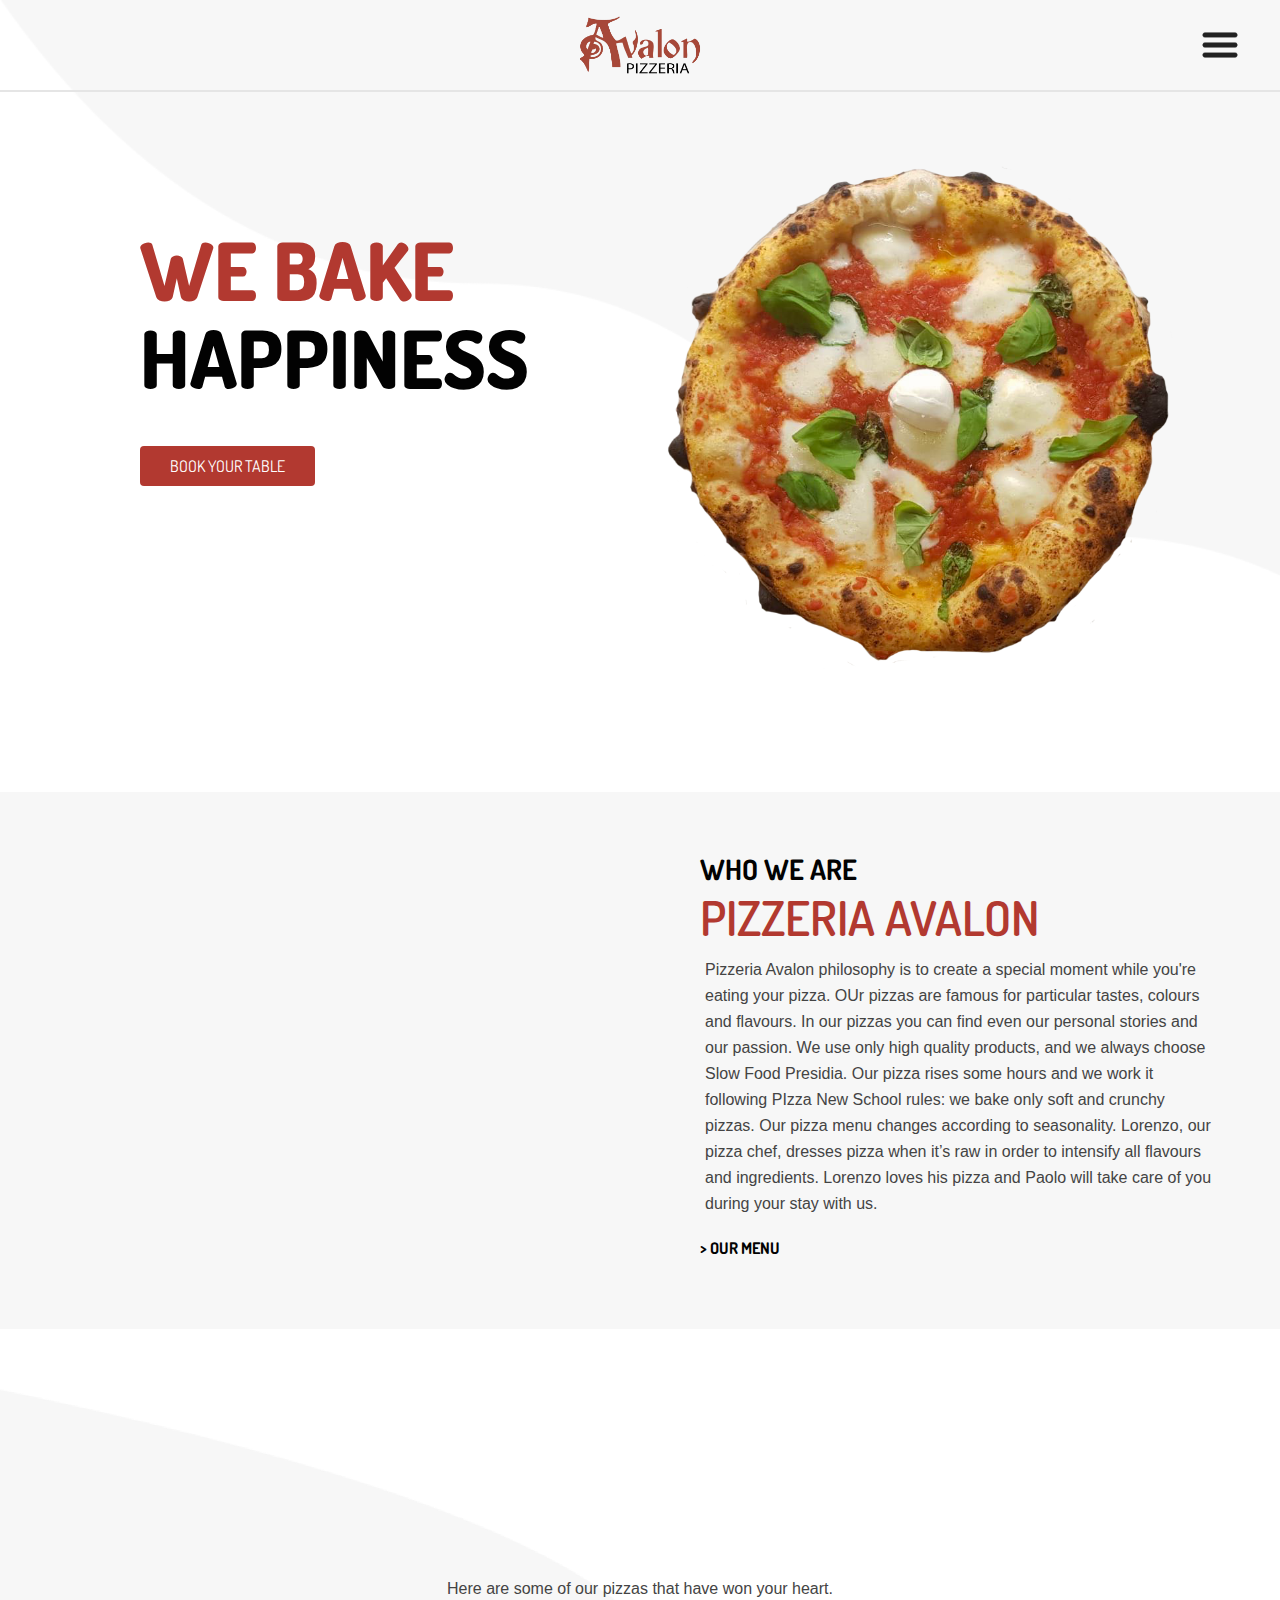
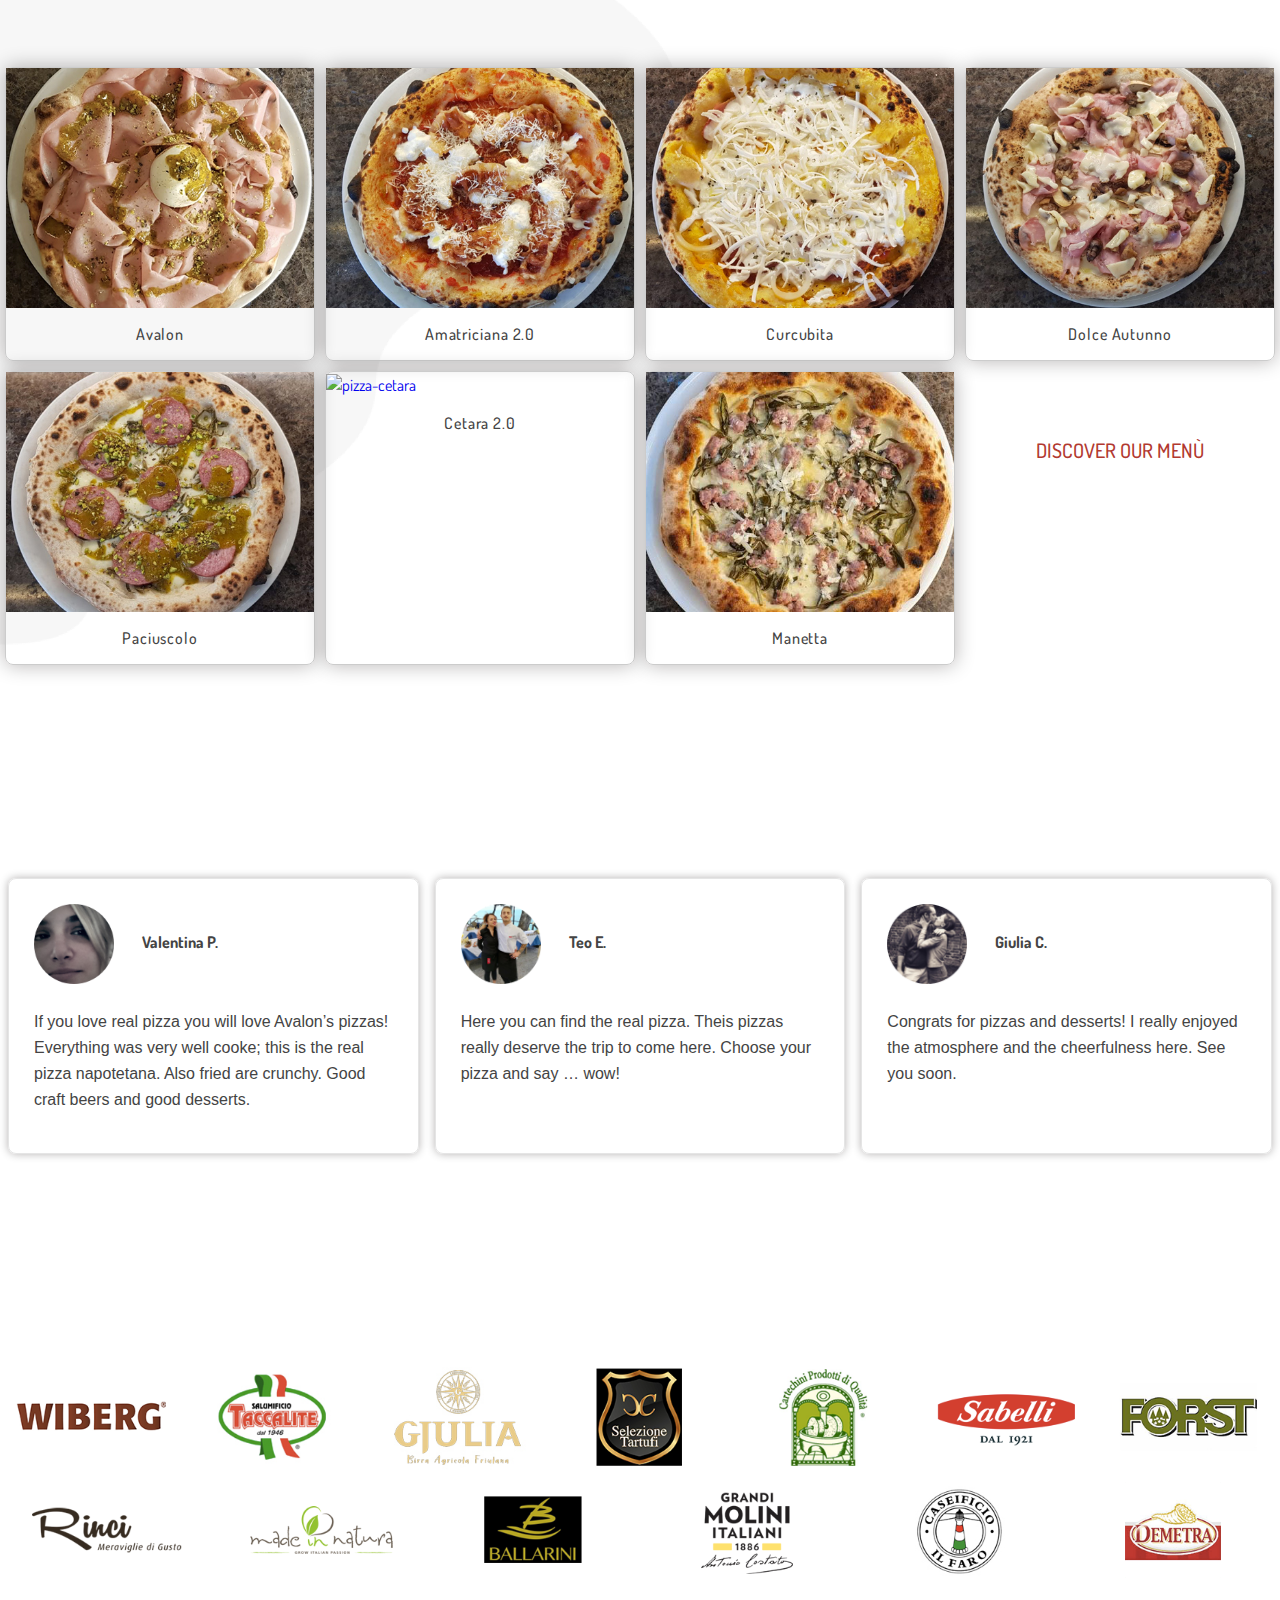
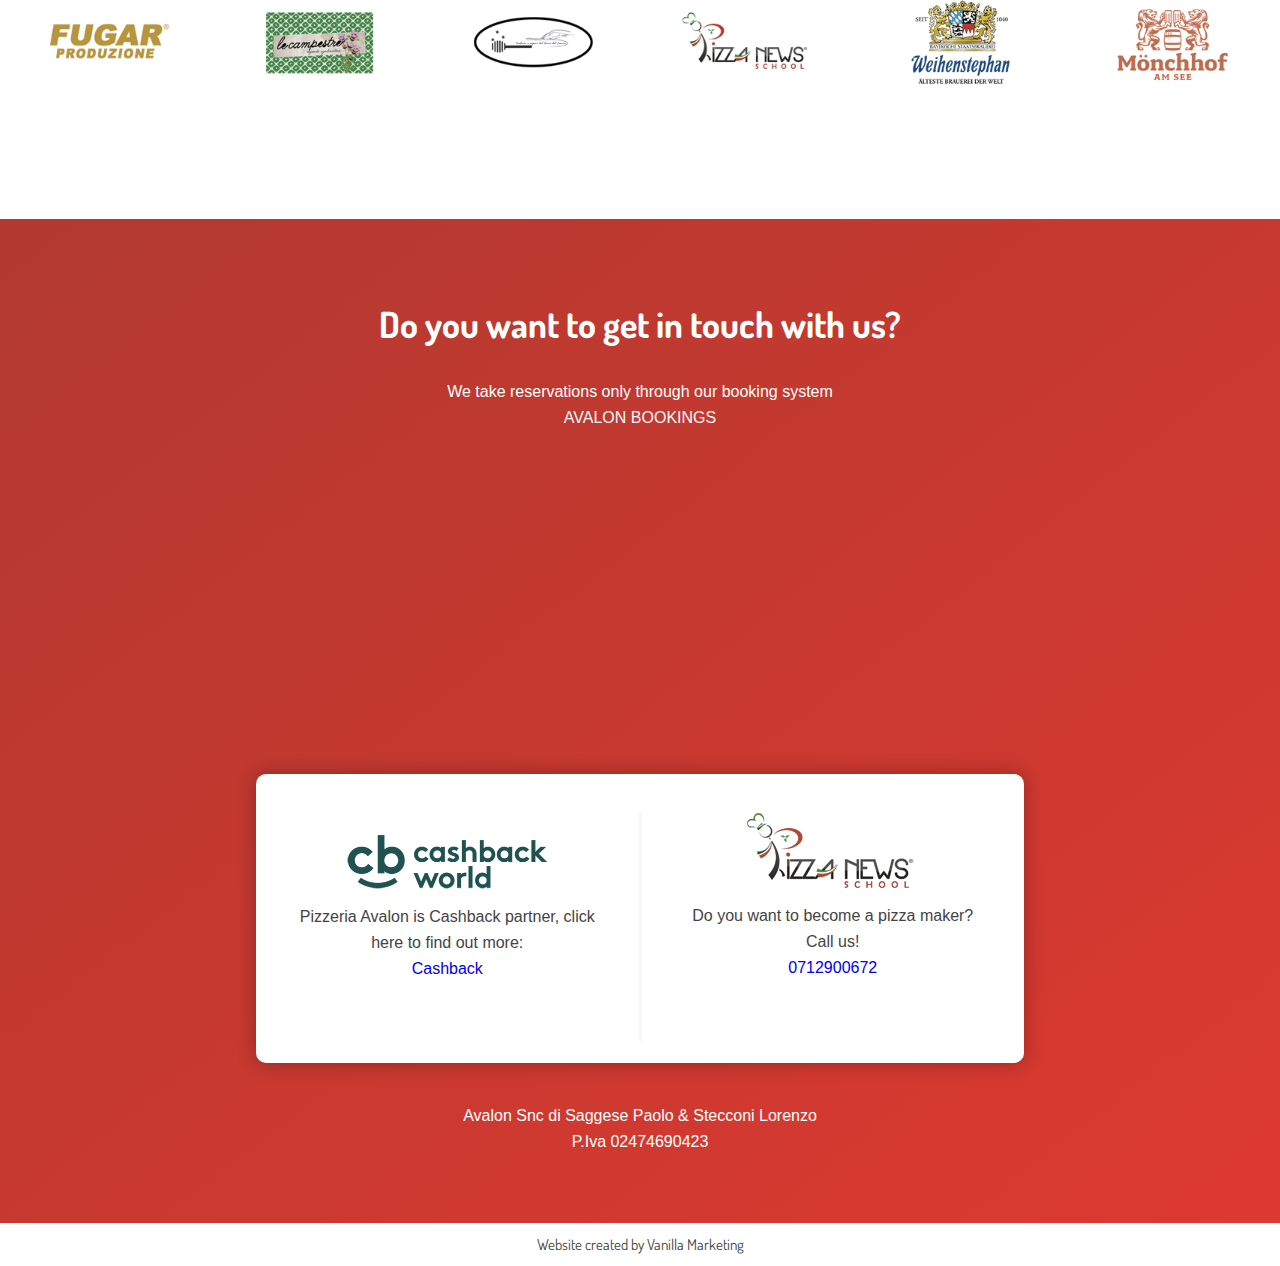
==== commit 9c366f2a: "change booking" ====
--- a/en/index.html
+++ b/en/index.html
@@ -78,7 +78,7 @@
   <section id="hero" class="container">
     <div id="hero-title">
       <h1><span class="color-span">WE BAKE</span><br> HAPPINESS</h1>
-      <a class="button" id="first-button" href="/menu-avalon.jpg" target="_blank">FINDOUT OUR MENU</a>
+      <!-- <a class="button" id="first-button" href="/menu-avalon.jpg" target="_blank">FINDOUT OUR MENU</a> -->
       <a class="button" id="second-button" target="_blank" href="https://www.avalonprenotazioni.it/">BOOK YOUR TABLE</a>
     </div>
     <div>
@@ -161,11 +161,11 @@
       <div class="desc">Manetta</div>
     </div>
     <!--VOLUVAN-->
-    <div class="gallery">
+    <!-- <div class="gallery">
       <a href="../img/voluvan.jpg" data-lightbox="roadtrip" data-title="Voluvan"><img src="../img/voluvan.jpg" alt="pizza-voluvan" width="450" height="350"></a>
       <div class="desc">Voluvan</div>
     </div>
-  </div>
+  </div> -->
   <div id="gallery-button-container">
       <a class="button" href="/menu-avalon.jpg" target="_blank">DISCOVER OUR MENÙ</a>
   </div>
@@ -282,15 +282,17 @@
   <div id="contatti-title">
     <h2 id="contact">Do you want to get in touch with us?
     </h2>
-    <p>We take reservations only by phone and if you want to come to visit us during the weekend we advise you to reserve your table soma days in advanced.</p>
+    <p>We take reservations only through our booking system <a style="color: #f7f7f7; display: block; font-weight: 500;" href="https://www.avalonprenotazioni.it/">AVALON BOOKINGS</a></p>
   </div>
 
   <div data-aos="fade-left" id="contatti-info">
       <div class="contatti">
           <img class="icone-contatti" src="../img/icona-telefono.png" alt="icona-telefono">
           <h3>TO BOOK</h3>
-          <a href="tel:071.2900672" id="numero-telefono">071.2900672</a>
-          <a href="https://www.avalonprenotazioni.it/" target="_blank">Book Online</a>
+        <a style="color: #f7f7f7; display: block; font-weight: 500;" href="https://www.avalonprenotazioni.it/">avalonprenotazioni.it</a></p>
+
+          <!-- <a href="tel:071.2900672" id="numero-telefono">071.2900672</a>
+          <a href="https://www.avalonprenotazioni.it/" target="_blank">Book Online</a> -->
         </div>
       <div class="contatti">
           <img class="icone-contatti" src="../img/orologio-icona.png" alt="icona-orologio">
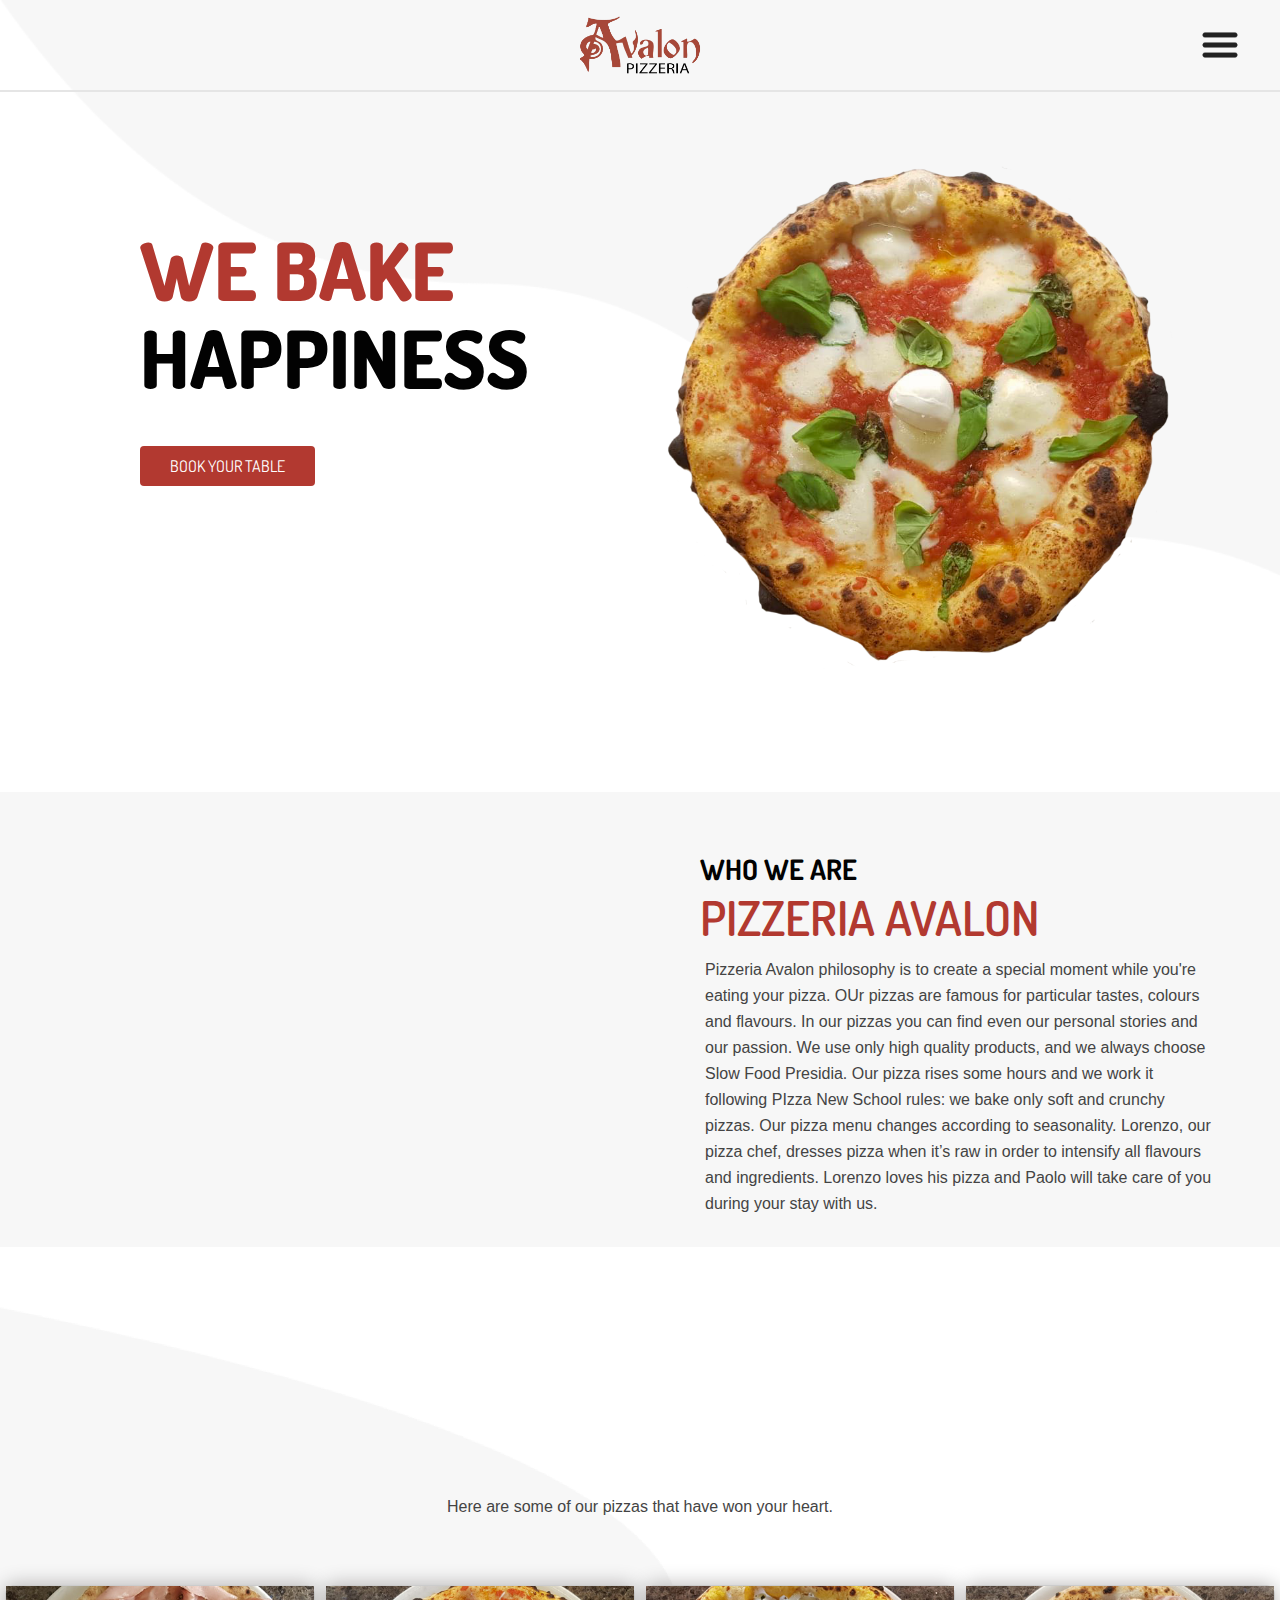
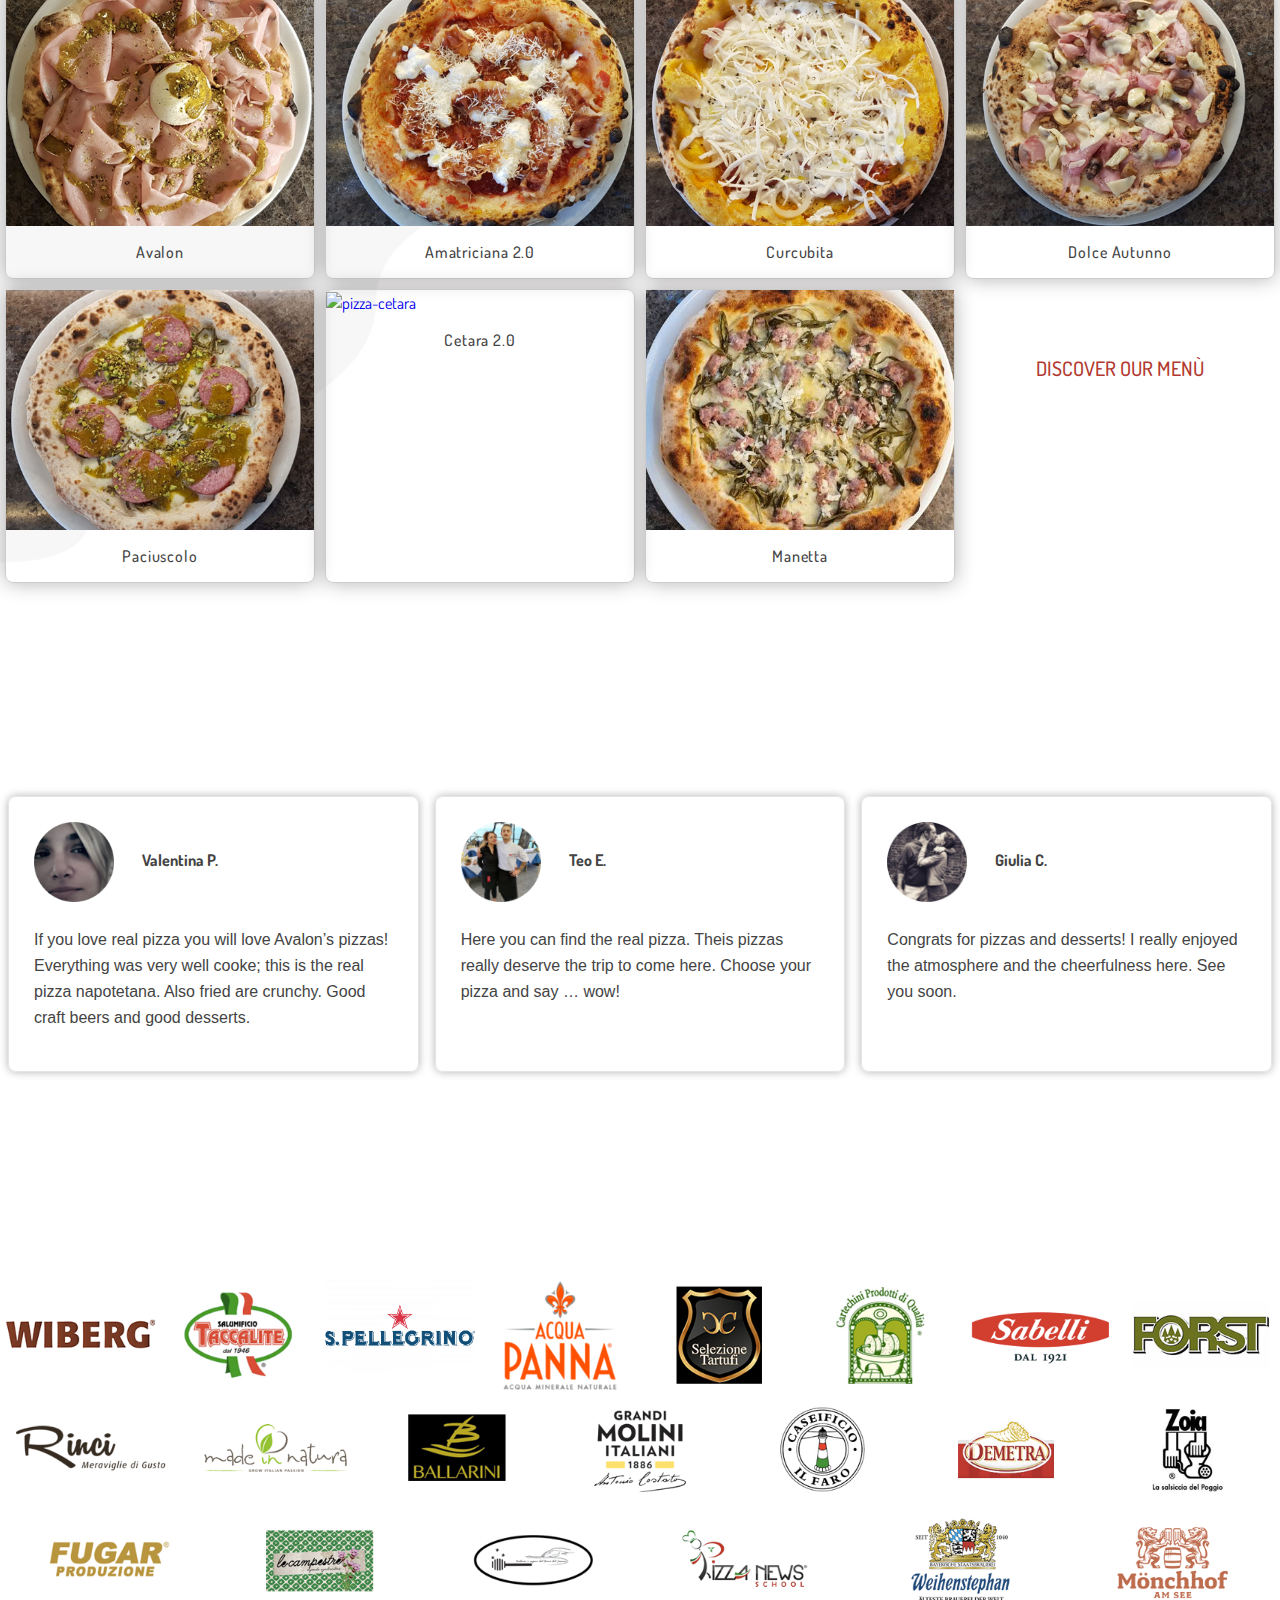
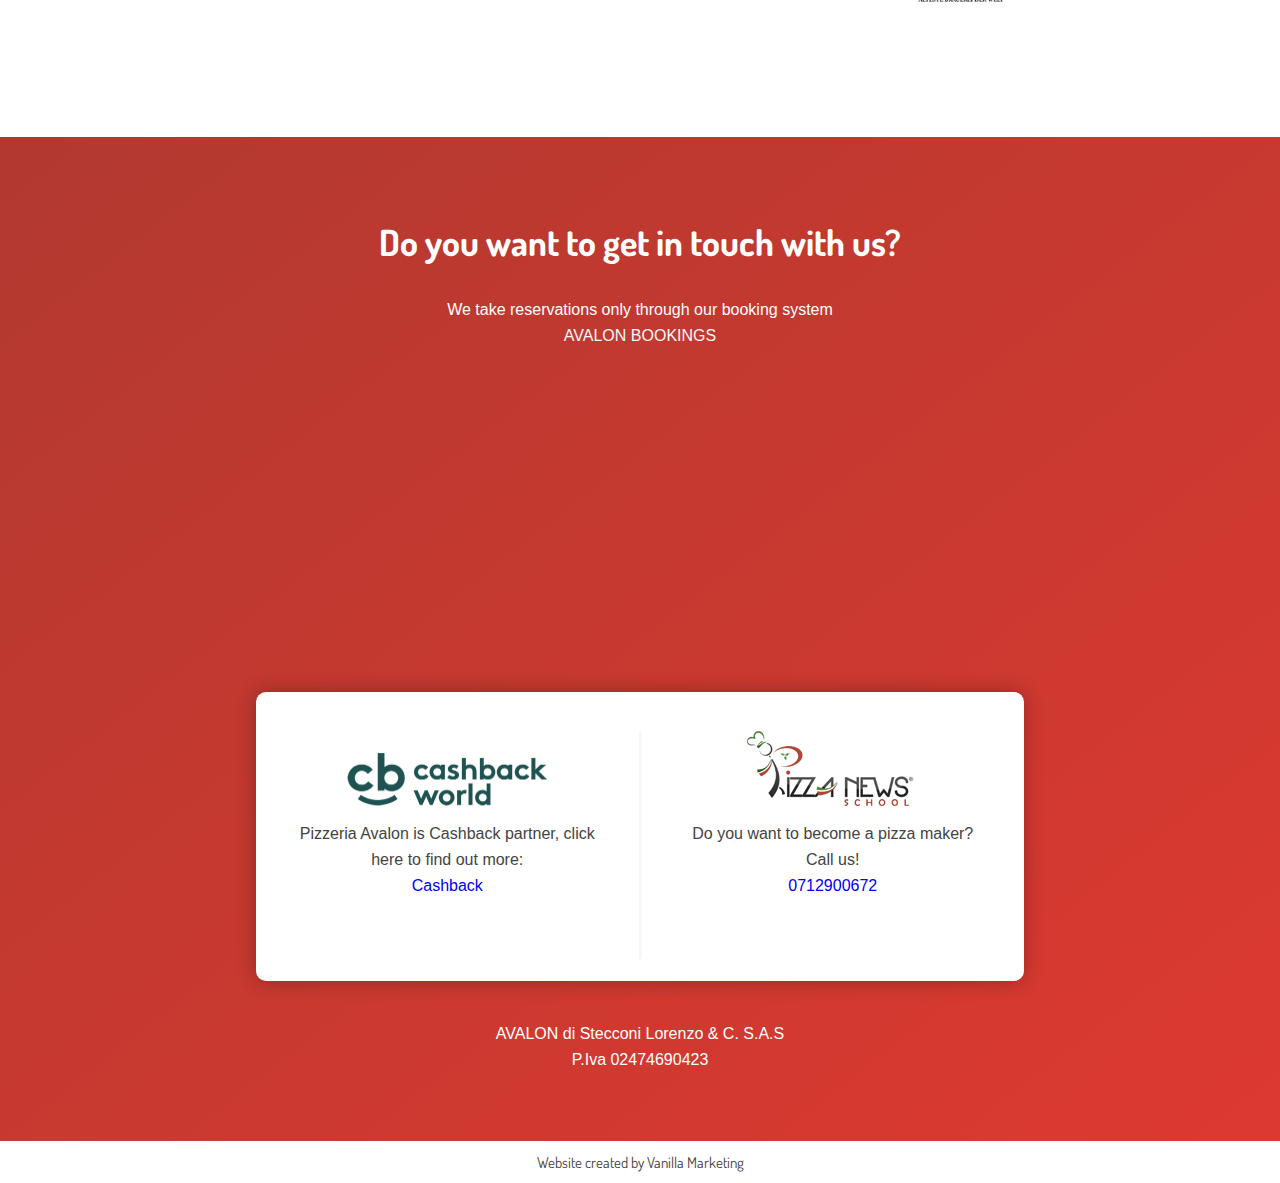
==== commit 6fd9ed55: "new partners" ====
--- a/en/index.html
+++ b/en/index.html
@@ -103,7 +103,7 @@
             Our pizza menu changes according to seasonality. 
             Lorenzo, our pizza chef, dresses pizza when it’s raw in order to intensify all flavours and ingredients. Lorenzo loves his pizza and Paolo will take care of you during your stay with us. 
             </p>
-          <a href="../menu-avalon.jpg" target="_blank"><strong>> OUR MENU</strong></a>
+          <!-- <a href="../menu-avalon.jpg" target="_blank"><strong>> OUR MENU</strong></a> -->
       </div>
   </div>
 </section>
@@ -215,7 +215,10 @@
     <img src="../img/salumificio-taccalite.jpg" alt="salumificio-taccalite">
 </div>
 <div class="collaborazione-logo">
-    <img src="../img/gjulia-logo.jpg" alt="gjulia-logo">
+  <img src="../img/logo-san-pellegrino.png" alt="san-pellegrino-logo">
+</div>
+<div class="collaborazione-logo">
+  <img src="../img/acqua-panna-logo.png" width="100px" alt="acqua-panna-logo">
 </div>
 <div class="collaborazione-logo">
     <img src="../img/selezione-tartufi.jpg" alt="selezione-tartufi">
@@ -251,8 +254,9 @@
 <div class="collaborazione-logo">
   <img src="../img/demetra-logo.png" alt="demetra-logo">
 </div>
-
-
+<div class="collaborazione-logo">
+  <img src="../img/zoia-logo.jpg" alt="zoia-logo">
+</div>
 </section>
 <section class="collaborazioni-container-2 container">
  <div class="collaborazione-logo">
@@ -297,7 +301,7 @@
       <div class="contatti">
           <img class="icone-contatti" src="../img/orologio-icona.png" alt="icona-orologio">
           <h3>OPENING HOURS</h3>
-          <p>We are open tuesday-sunday:<br/> 19.30-22.00</p>
+          <p>We are open thursday-tuesday:<br/> 19.30-22.00</p>
         </div>
         <div class="contatti">
             <img class="icone-contatti" src="../img/placeholder.png" alt="placeholder">
@@ -325,7 +329,7 @@
   </div>
   
   <div id="p-iva">
-    <p>Avalon Snc di Saggese Paolo & Stecconi Lorenzo<br>
+    <p>AVALON di Stecconi Lorenzo & C. S.A.S<br>
       P.Iva 02474690423</p>
   </div>
 </section>
